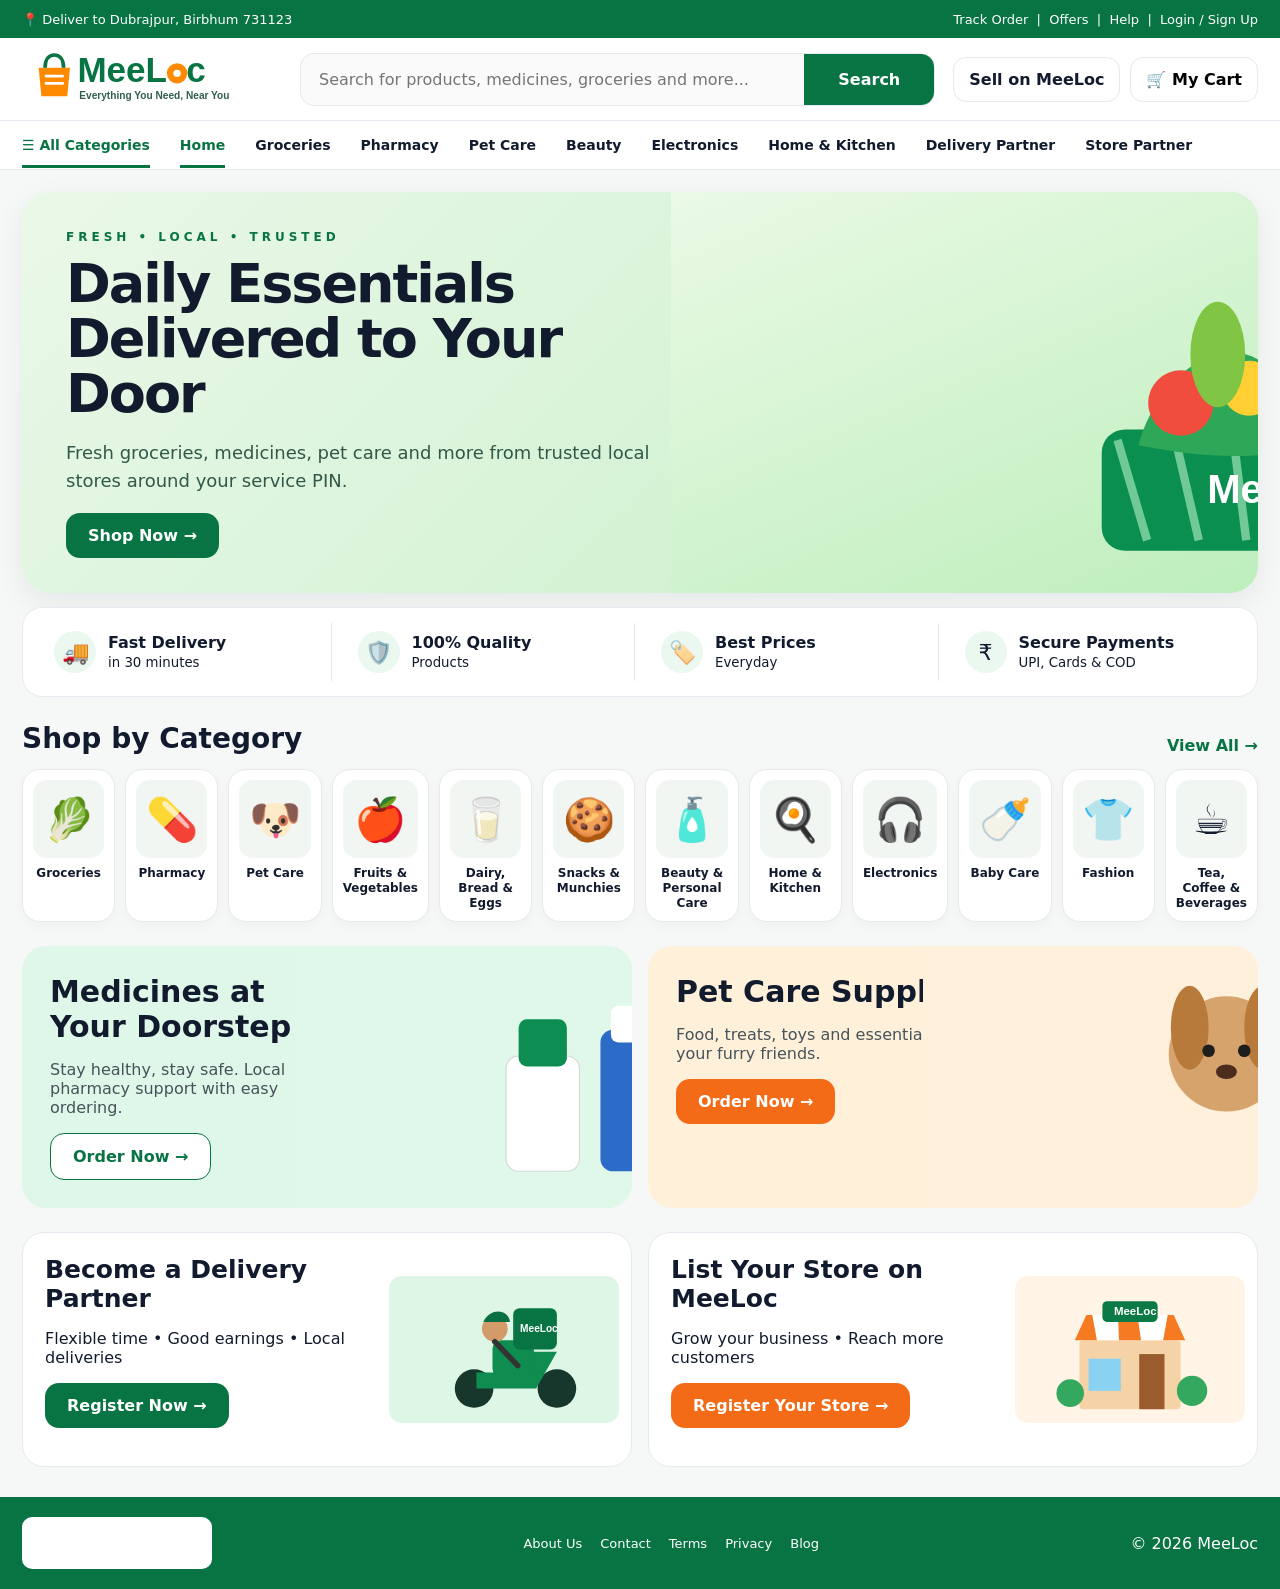
==== index.html @ 789b4703 "Add files via upload" ====
<!doctype html><html><head><meta charset="utf-8"><meta name="viewport" content="width=device-width,initial-scale=1"><title>MeeLoc — Local Store</title><link rel="stylesheet" href="styles.css"></head><body>

<div class="topbar"><div class="container inner"><div>📍 Deliver to Dubrajpur, Birbhum 731123</div><div>Track Order &nbsp;|&nbsp; Offers &nbsp;|&nbsp; Help &nbsp;|&nbsp; Login / Sign Up</div></div></div>
<header class="header">
  <div class="container headrow">
    <a class="logo" href="index.html"><img src="assets/logo.svg" alt="MeeLoc"></a>
    <div class="searchbar"><input id="searchInput" placeholder="Search for products, medicines, groceries and more..."><button data-toast="Search demo only for now">Search</button></div>
    <div class="actions"><a class="actionpill" href="seller-register.html">Sell on MeeLoc</a><button class="actionpill" data-toast="Cart demo — checkout comes in next phase">🛒 My Cart</button></div>
  </div>
</header>
<nav class="nav"><div class="container inner">
<a href="index.html" class="active">☰ All Categories</a>
<a href="index.html" class="active">Home</a>
<a href="index.html#categories">Groceries</a><a href="index.html#categories">Pharmacy</a><a href="index.html#categories">Pet Care</a>
<a href="index.html#categories">Beauty</a><a href="index.html#categories">Electronics</a><a href="index.html#categories">Home & Kitchen</a>
<a href="delivery-register.html">Delivery Partner</a><a href="seller-register.html">Store Partner</a>
</div></nav>

<main class="container">
<section class="hero">
  <div class="hero-copy"><div class="eyebrow">FRESH • LOCAL • TRUSTED</div><h1>Daily Essentials<br>Delivered to Your Door</h1><p>Fresh groceries, medicines, pet care and more from trusted local stores around your service PIN.</p><button class="btn green" data-toast="Shopping flow demo — product pages next">Shop Now →</button></div>
  <div class="hero-art"></div>
</section>
<div class="benefits">
  <div class="benefit"><div class="bicon">🚚</div><div><b>Fast Delivery</b><br><small>in 30 minutes</small></div></div>
  <div class="benefit"><div class="bicon">🛡️</div><div><b>100% Quality</b><br><small>Products</small></div></div>
  <div class="benefit"><div class="bicon">🏷️</div><div><b>Best Prices</b><br><small>Everyday</small></div></div>
  <div class="benefit"><div class="bicon">₹</div><div><b>Secure Payments</b><br><small>UPI, Cards & COD</small></div></div>
</div>

<section id="categories" class="section">
  <div class="section-head"><h2>Shop by Category</h2><a href="#">View All →</a></div>
  <div class="categories"><div class="cat"><div class="pic">🥬</div><span>Groceries</span></div><div class="cat"><div class="pic">💊</div><span>Pharmacy</span></div><div class="cat"><div class="pic">🐶</div><span>Pet Care</span></div><div class="cat"><div class="pic">🍎</div><span>Fruits & Vegetables</span></div><div class="cat"><div class="pic">🥛</div><span>Dairy, Bread & Eggs</span></div><div class="cat"><div class="pic">🍪</div><span>Snacks & Munchies</span></div><div class="cat"><div class="pic">🧴</div><span>Beauty & Personal Care</span></div><div class="cat"><div class="pic">🍳</div><span>Home & Kitchen</span></div><div class="cat"><div class="pic">🎧</div><span>Electronics</span></div><div class="cat"><div class="pic">🍼</div><span>Baby Care</span></div><div class="cat"><div class="pic">👕</div><span>Fashion</span></div><div class="cat"><div class="pic">☕</div><span>Tea, Coffee & Beverages</span></div></div>
</section>

<section class="section promos">
  <div class="promo green"><h3>Medicines at<br>Your Doorstep</h3><p>Stay healthy, stay safe. Local pharmacy support with easy ordering.</p><button class="btn outline" data-toast="Medicine category demo">Order Now →</button><img src="assets/medicine.svg" alt=""></div>
  <div class="promo orange"><h3>Pet Care Supplies</h3><p>Food, treats, toys and essentials for your furry friends.</p><button class="btn orange" data-toast="Pet care category demo">Order Now →</button><img src="assets/pet.svg" alt=""></div>
</section>

<section class="section join-grid">
  <div class="join"><div><h3>Become a Delivery Partner</h3><p>Flexible time • Good earnings • Local deliveries</p><p><a class="btn green" href="delivery-register.html">Register Now →</a></p></div><img src="assets/rider.svg" alt=""></div>
  <div class="join"><div><h3>List Your Store on MeeLoc</h3><p>Grow your business • Reach more customers</p><p><a class="btn orange" href="seller-register.html">Register Your Store →</a></p></div><img src="assets/store.svg" alt=""></div>
</section>
</main>

<footer class="footer"><div class="container inner">
  <img src="assets/logo.svg" alt="MeeLoc">
  <div class="footer-links"><a href="#">About Us</a><a href="#">Contact</a><a href="#">Terms</a><a href="#">Privacy</a><a href="#">Blog</a></div>
  <div>© 2026 MeeLoc</div>
</div></footer><div id="toast" class="toast"></div><script src="script.js"></script>
</body></html>
---- styles.css ----
:root{
  --green:#087443;--green2:#0f9657;--green3:#eaf8f0;--orange:#f36b16;--orange2:#fff2e6;
  --ink:#121b2e;--muted:#697386;--line:#e6e9ef;--bg:#f6f8f7;--white:#fff;
  --shadow:0 10px 30px rgba(17,24,39,.07);
}
*{box-sizing:border-box} body{margin:0;font-family:Inter,system-ui,-apple-system,"Segoe UI",Arial,sans-serif;background:var(--bg);color:var(--ink)}
a{color:inherit;text-decoration:none} button,input,select,textarea{font:inherit}.container{max-width:1460px;margin:auto;padding:0 22px}
.topbar{background:var(--green);color:white;font-size:13px}.topbar .inner{min-height:38px;display:flex;align-items:center;justify-content:space-between;gap:15px}
.header{background:#fff;border-bottom:1px solid var(--line);position:sticky;top:0;z-index:20}
.headrow{min-height:82px;display:grid;grid-template-columns:260px 1fr auto;align-items:center;gap:18px}
.logo img{width:240px;max-height:68px;object-fit:contain}.searchbar{display:flex;border:1px solid var(--line);border-radius:14px;overflow:hidden;background:#fafafa}
.searchbar input{border:0;outline:0;background:transparent;padding:16px 18px;flex:1}.searchbar button{border:0;background:var(--green);color:#fff;font-weight:800;padding:0 34px}
.actions{display:flex;align-items:center;gap:10px}.actionpill{padding:12px 15px;border:1px solid var(--line);border-radius:13px;background:#fff;font-weight:700}
.nav{background:#fff;border-bottom:1px solid var(--line)}.nav .inner{display:flex;align-items:center;gap:30px;min-height:48px;font-size:14px;font-weight:700;overflow:auto}
.nav a.active{color:var(--green);border-bottom:3px solid var(--green);padding:15px 0 12px}
.hero{margin:22px 0 14px;display:grid;grid-template-columns:1.05fr .95fr;min-height:330px;border-radius:28px;background:linear-gradient(135deg,#eaf8e8,#c7efc9);overflow:hidden;box-shadow:var(--shadow)}
.hero-copy{padding:38px 0 35px 44px;align-self:center}.eyebrow{letter-spacing:4px;font-size:12px;font-weight:900;color:var(--green)}
.hero h1{font-size:54px;line-height:1.02;margin:12px 0 14px;letter-spacing:-2px}.hero p{font-size:18px;line-height:1.55;color:#315849;max-width:620px}
.btn{display:inline-flex;align-items:center;justify-content:center;border:0;border-radius:14px;padding:13px 22px;font-weight:900;cursor:pointer}.btn.green{background:var(--green);color:#fff}.btn.orange{background:var(--orange);color:#fff}.btn.outline{background:#fff;color:var(--green);border:1px solid var(--green)}
.hero-art{background:url('assets/grocery-hero.svg') center/cover no-repeat;min-height:330px}
.benefits{display:grid;grid-template-columns:repeat(4,1fr);gap:10px;background:#fff;border:1px solid var(--line);border-radius:20px;padding:15px;margin:14px 0 25px}
.benefit{display:flex;gap:12px;align-items:center;padding:8px 16px;border-right:1px solid var(--line)}.benefit:last-child{border-right:0}.bicon{width:42px;height:42px;border-radius:50%;display:grid;place-items:center;background:var(--green3);font-size:22px}
.section{margin:24px 0}.section-head{display:flex;justify-content:space-between;align-items:end;margin-bottom:14px}.section h2{margin:0;font-size:28px}.section-head a{color:var(--green);font-weight:800}
.categories{display:grid;grid-template-columns:repeat(12,1fr);gap:10px}.cat{background:#fff;border:1px solid var(--line);border-radius:18px;padding:10px;text-align:center;box-shadow:0 4px 12px rgba(17,24,39,.03)}.cat .pic{height:78px;border-radius:14px;background:#f1f6f3;display:grid;place-items:center;font-size:42px}.cat span{display:block;font-size:12px;font-weight:800;line-height:1.25;margin-top:8px}
.promos{display:grid;grid-template-columns:1fr 1fr;gap:16px}.promo{border-radius:24px;min-height:220px;overflow:hidden;position:relative;padding:28px}.promo.green{background:#dff7e8}.promo.orange{background:#fff0da}.promo h3{font-size:30px;margin:0 0 8px}.promo p{max-width:300px;color:#46535a}.promo img{position:absolute;right:0;bottom:0;width:55%;height:100%;object-fit:cover}
.join-grid{display:grid;grid-template-columns:1fr 1fr;gap:16px}.join{background:#fff;border:1px solid var(--line);border-radius:22px;padding:22px;display:grid;grid-template-columns:1fr 220px;align-items:center;overflow:hidden}.join h3{font-size:25px;margin:0 0 7px}.join img{width:230px}.footer{margin-top:30px;background:var(--green);color:white}.footer .inner{display:flex;align-items:center;justify-content:space-between;gap:20px;min-height:92px}.footer img{width:190px;filter:brightness(0) invert(1)}.footer-links{display:flex;gap:18px;font-size:13px;flex-wrap:wrap}

/* Forms */
.page-hero{margin:22px 0;border-radius:28px;padding:26px 32px;display:grid;grid-template-columns:1fr 420px;align-items:center;overflow:hidden}.page-hero.delivery{background:#e6f8ec}.page-hero.store{background:#fff0df}.page-hero h1{font-size:48px;margin:5px 0}.page-hero p{font-size:19px;color:#345}.page-hero img{width:100%;max-height:240px;object-fit:contain}
.form-layout{display:grid;grid-template-columns:1.35fr .8fr;gap:18px}.card{background:#fff;border:1px solid var(--line);border-radius:22px;box-shadow:var(--shadow);padding:24px}.card h2{margin:0 0 5px;font-size:29px}.sub{color:var(--muted);margin-bottom:18px}
.form-grid{display:grid;gap:14px}.field label{display:block;font-size:13px;font-weight:800;margin-bottom:6px}.field input,.field select,.field textarea{width:100%;padding:13px 14px;border:1px solid #d9dde5;border-radius:12px;background:#fbfcfd;outline:none}.field textarea{min-height:90px}.upload{border:1.5px dashed #bfc6d2;border-radius:14px;padding:26px;text-align:center;color:var(--muted);background:#fbfcfd}
.check{display:flex;align-items:center;gap:8px;font-size:13px}.wide{width:100%;margin-top:5px}.benefit-list{display:grid;gap:16px;margin-top:20px}.benefit-row{display:flex;gap:12px}.round{width:42px;height:42px;border-radius:50%;display:grid;place-items:center;background:var(--green3);flex:0 0 42px}.orange .round{background:var(--orange2)}
.benefit-row b{display:block;margin-bottom:3px}.benefit-row span{font-size:13px;color:var(--muted);line-height:1.4}

/* Dashboards */
.dash{display:grid;grid-template-columns:240px 1fr;min-height:100vh;background:#f5f7f9}.sidebar{background:linear-gradient(180deg,#077543,#04532f);color:#fff;padding:26px 14px;position:sticky;top:0;height:100vh}.sidebar.orange{background:linear-gradient(180deg,#853f05,#603001)}.side-logo{font-size:31px;font-weight:900;margin:0 10px 28px}.menu{display:grid;gap:8px}.menu a{padding:12px 14px;border-radius:12px;display:flex;gap:12px;align-items:center}.menu a.active{background:rgba(255,255,255,.16)}.dash-main{padding:24px}.dash-top{display:flex;align-items:center;justify-content:space-between;margin-bottom:18px}.profile{display:flex;align-items:center;gap:12px}.avatar{width:52px;height:52px;border-radius:50%;background:linear-gradient(135deg,#c9f1d7,#79c99b);display:grid;place-items:center;font-weight:900;font-size:22px}.status{display:flex;gap:10px;align-items:center}.toggle{width:58px;height:30px;border-radius:999px;background:#b9eccc;padding:4px}.toggle:after{content:"";display:block;width:22px;height:22px;border-radius:50%;background:#fff;margin-left:28px}.stats{display:grid;grid-template-columns:repeat(4,1fr);gap:14px}.stat{border-radius:18px;padding:18px;border:1px solid var(--line);background:#fff}.stat.green{background:#eafff0}.stat.orange{background:#fff1e2}.stat.blue{background:#e9f2ff}.stat.purple{background:#f3eaff}.stat .value{font-size:33px;font-weight:900;margin-top:8px}.panel{background:#fff;border:1px solid var(--line);border-radius:20px;padding:20px;margin-top:16px}.panel-head{display:flex;justify-content:space-between;align-items:center}.order-card{display:grid;grid-template-columns:1fr 290px;gap:14px;margin-top:14px}.order-main{border:1px solid var(--line);border-radius:16px;padding:16px}.customer-box{background:#effaf2;border-radius:16px;padding:16px}.order-meta{display:grid;grid-template-columns:repeat(3,1fr);gap:10px;margin-top:12px}.meta-box{background:#f7f8fa;border-radius:12px;padding:10px}.mapbox{height:300px;border-radius:18px;background:
linear-gradient(120deg,transparent 44%,#d8e7df 45%,#d8e7df 47%,transparent 48%),
linear-gradient(35deg,transparent 47%,#dfe9e3 48%,#dfe9e3 50%,transparent 51%),
#eef4f0;position:relative;overflow:hidden}.route{position:absolute;left:20%;top:55%;width:55%;height:8px;border-radius:8px;background:#2287ff;transform:rotate(-12deg)}.pin{position:absolute;width:24px;height:24px;border-radius:50% 50% 50% 0;background:#e63232;transform:rotate(-45deg)}.pin.start{left:18%;top:52%;background:var(--green)}.pin.end{right:20%;top:35%}.quick-grid{display:grid;grid-template-columns:repeat(4,1fr);gap:12px;margin-top:16px}.quick{padding:18px;border-radius:16px;background:#fff;border:1px solid var(--line);font-weight:800}.table{width:100%;border-collapse:collapse;margin-top:10px}.table th,.table td{text-align:left;padding:13px 10px;border-bottom:1px solid var(--line);font-size:13px}.pill{padding:5px 10px;border-radius:999px;font-size:11px;font-weight:800;display:inline-block}.pill.new{background:#e3f0ff;color:#1f5fe0}.pill.prep{background:#fff0d4;color:#c56c00}.pill.out{background:#e5efff;color:#1267df}.pill.done{background:#dcf7e6;color:#137c45}.split{display:grid;grid-template-columns:1fr 280px;gap:16px}.actions-stack{display:grid;gap:10px}.action-btn{border:0;color:#fff;border-radius:12px;padding:12px;font-weight:800}.action-btn.green{background:#0f9657}.action-btn.orange{background:#f36b16}.action-btn.blue{background:#2e70ef}.action-btn.purple{background:#7740d8}
.toast{position:fixed;right:20px;bottom:20px;background:#111827;color:white;padding:13px 17px;border-radius:12px;box-shadow:var(--shadow);display:none;z-index:50}
.toast.show{display:block}
@media(max-width:1050px){
 .headrow{grid-template-columns:210px 1fr}.actions{grid-column:1/3;justify-content:flex-end}.hero{grid-template-columns:1fr}.hero-art{min-height:260px}.categories{grid-template-columns:repeat(6,1fr)}.benefits{grid-template-columns:repeat(2,1fr)}.promos,.join-grid,.form-layout,.page-hero{grid-template-columns:1fr}.page-hero img{max-height:220px}.dash{grid-template-columns:78px 1fr}.sidebar{padding:20px 8px}.side-logo{font-size:0}.side-logo:after{content:"M";font-size:28px}.menu a span:last-child{display:none}.stats{grid-template-columns:repeat(2,1fr)}.order-card,.split{grid-template-columns:1fr}.quick-grid{grid-template-columns:repeat(2,1fr)}
}
@media(max-width:650px){
 .container{padding:0 12px}.topbar .inner{font-size:11px}.headrow{grid-template-columns:1fr}.logo img{width:210px}.searchbar{grid-column:1}.actions{grid-column:1;justify-content:stretch}.actionpill{flex:1}.nav .inner{gap:18px}.hero-copy{padding:28px 24px}.hero h1{font-size:39px}.hero p{font-size:16px}.benefits{grid-template-columns:1fr}.benefit{border-right:0;border-bottom:1px solid var(--line)}.categories{grid-template-columns:repeat(3,1fr)}.promos,.join-grid{grid-template-columns:1fr}.join{grid-template-columns:1fr}.join img{justify-self:end}.footer .inner{flex-direction:column;align-items:flex-start;padding:22px 0}.page-hero{padding:20px}.page-hero h1{font-size:38px}.dash-main{padding:12px}.stats{grid-template-columns:1fr}.quick-grid{grid-template-columns:1fr}.dash{grid-template-columns:64px 1fr}.sidebar{padding:16px 6px}.menu a{justify-content:center;padding:11px 8px}.order-meta{grid-template-columns:1fr}
}
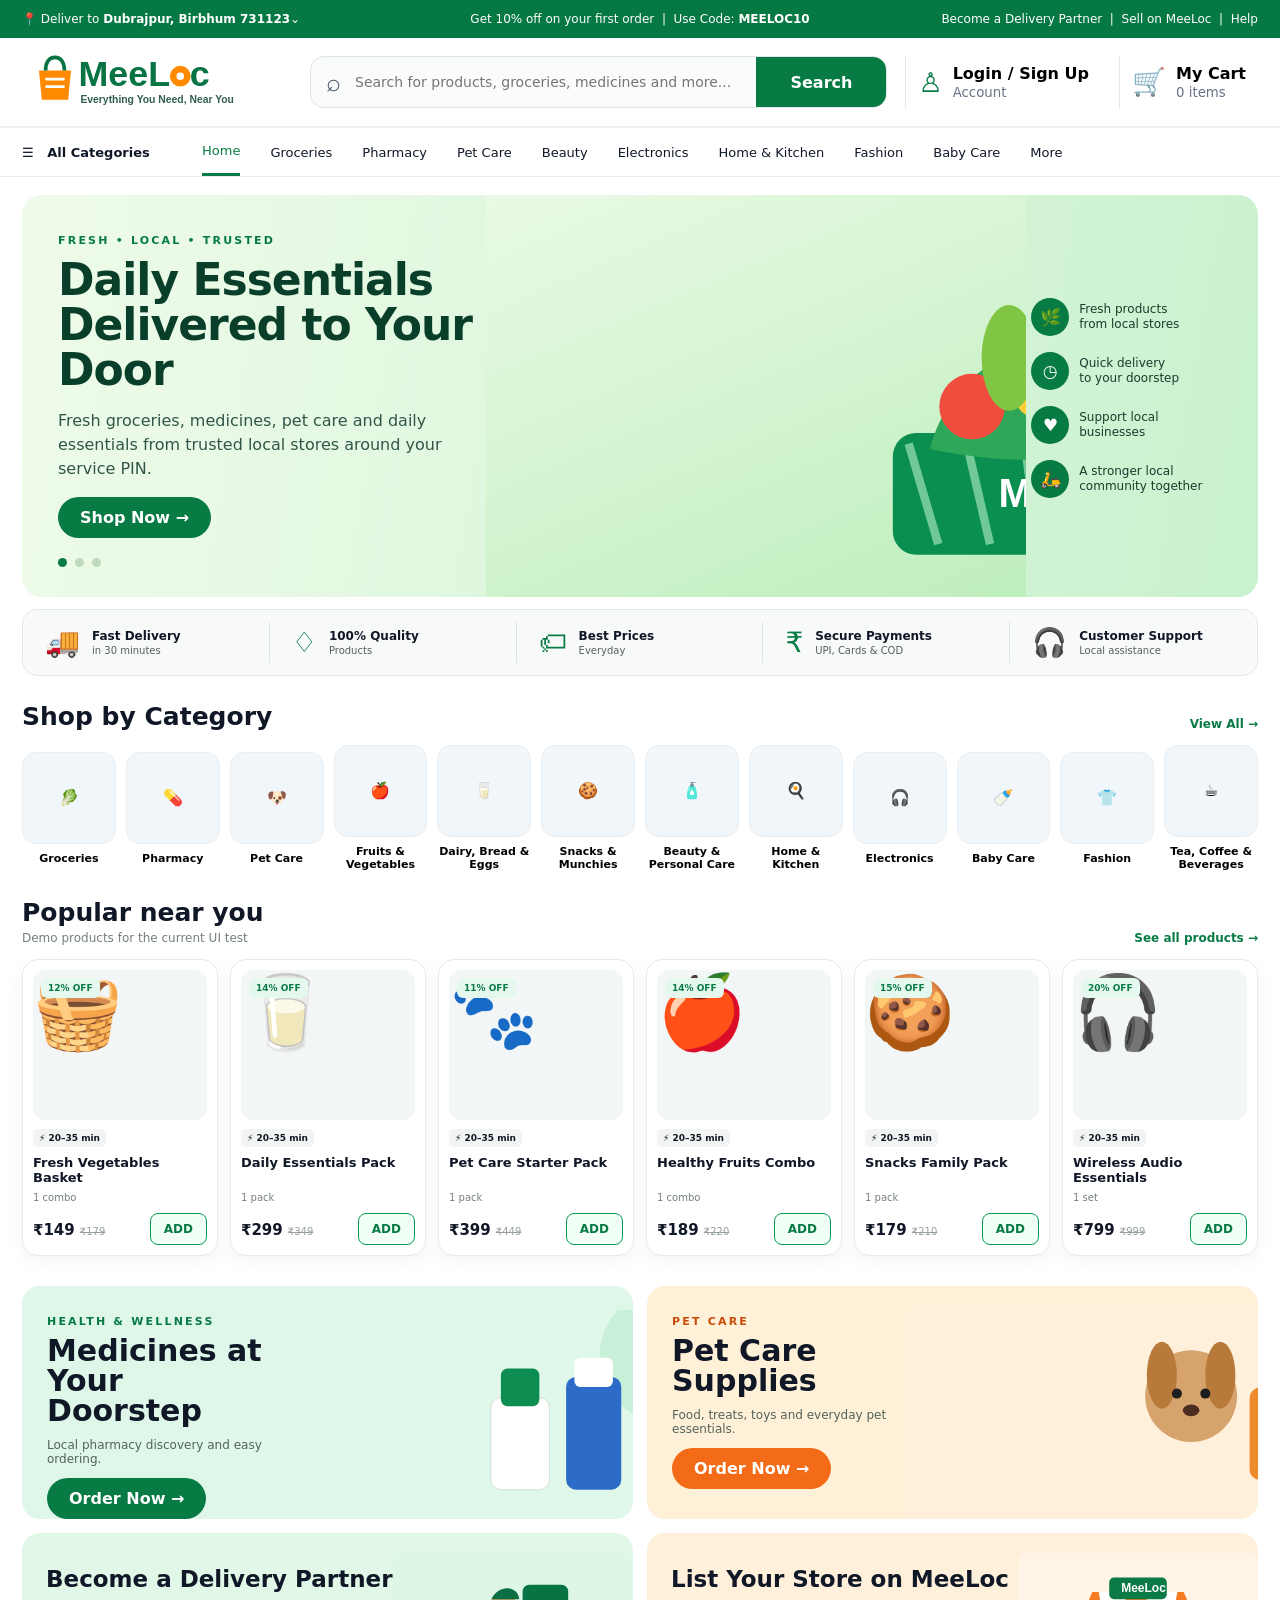
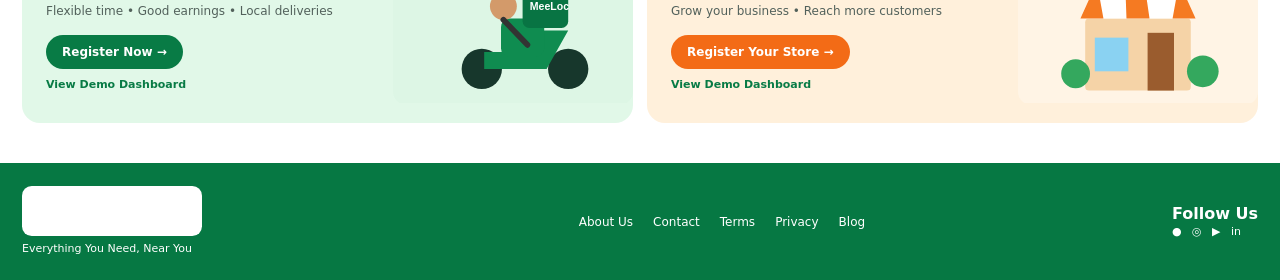
==== commit 932b1b1c: "Build MeeLoc storefront V2 homepage" ====
--- a/index.html
+++ b/index.html
@@ -1,52 +1,23 @@
-<!doctype html><html><head><meta charset="utf-8"><meta name="viewport" content="width=device-width,initial-scale=1"><title>MeeLoc — Local Store</title><link rel="stylesheet" href="styles.css"></head><body>
-
-<div class="topbar"><div class="container inner"><div>📍 Deliver to Dubrajpur, Birbhum 731123</div><div>Track Order &nbsp;|&nbsp; Offers &nbsp;|&nbsp; Help &nbsp;|&nbsp; Login / Sign Up</div></div></div>
-<header class="header">
-  <div class="container headrow">
-    <a class="logo" href="index.html"><img src="assets/logo.svg" alt="MeeLoc"></a>
-    <div class="searchbar"><input id="searchInput" placeholder="Search for products, medicines, groceries and more..."><button data-toast="Search demo only for now">Search</button></div>
-    <div class="actions"><a class="actionpill" href="seller-register.html">Sell on MeeLoc</a><button class="actionpill" data-toast="Cart demo — checkout comes in next phase">🛒 My Cart</button></div>
-  </div>
-</header>
-<nav class="nav"><div class="container inner">
-<a href="index.html" class="active">☰ All Categories</a>
-<a href="index.html" class="active">Home</a>
-<a href="index.html#categories">Groceries</a><a href="index.html#categories">Pharmacy</a><a href="index.html#categories">Pet Care</a>
-<a href="index.html#categories">Beauty</a><a href="index.html#categories">Electronics</a><a href="index.html#categories">Home & Kitchen</a>
-<a href="delivery-register.html">Delivery Partner</a><a href="seller-register.html">Store Partner</a>
-</div></nav>
-
-<main class="container">
-<section class="hero">
-  <div class="hero-copy"><div class="eyebrow">FRESH • LOCAL • TRUSTED</div><h1>Daily Essentials<br>Delivered to Your Door</h1><p>Fresh groceries, medicines, pet care and more from trusted local stores around your service PIN.</p><button class="btn green" data-toast="Shopping flow demo — product pages next">Shop Now →</button></div>
-  <div class="hero-art"></div>
-</section>
-<div class="benefits">
-  <div class="benefit"><div class="bicon">🚚</div><div><b>Fast Delivery</b><br><small>in 30 minutes</small></div></div>
-  <div class="benefit"><div class="bicon">🛡️</div><div><b>100% Quality</b><br><small>Products</small></div></div>
-  <div class="benefit"><div class="bicon">🏷️</div><div><b>Best Prices</b><br><small>Everyday</small></div></div>
-  <div class="benefit"><div class="bicon">₹</div><div><b>Secure Payments</b><br><small>UPI, Cards & COD</small></div></div>
-</div>
-
-<section id="categories" class="section">
-  <div class="section-head"><h2>Shop by Category</h2><a href="#">View All →</a></div>
-  <div class="categories"><div class="cat"><div class="pic">🥬</div><span>Groceries</span></div><div class="cat"><div class="pic">💊</div><span>Pharmacy</span></div><div class="cat"><div class="pic">🐶</div><span>Pet Care</span></div><div class="cat"><div class="pic">🍎</div><span>Fruits & Vegetables</span></div><div class="cat"><div class="pic">🥛</div><span>Dairy, Bread & Eggs</span></div><div class="cat"><div class="pic">🍪</div><span>Snacks & Munchies</span></div><div class="cat"><div class="pic">🧴</div><span>Beauty & Personal Care</span></div><div class="cat"><div class="pic">🍳</div><span>Home & Kitchen</span></div><div class="cat"><div class="pic">🎧</div><span>Electronics</span></div><div class="cat"><div class="pic">🍼</div><span>Baby Care</span></div><div class="cat"><div class="pic">👕</div><span>Fashion</span></div><div class="cat"><div class="pic">☕</div><span>Tea, Coffee & Beverages</span></div></div>
-</section>
-
-<section class="section promos">
-  <div class="promo green"><h3>Medicines at<br>Your Doorstep</h3><p>Stay healthy, stay safe. Local pharmacy support with easy ordering.</p><button class="btn outline" data-toast="Medicine category demo">Order Now →</button><img src="assets/medicine.svg" alt=""></div>
-  <div class="promo orange"><h3>Pet Care Supplies</h3><p>Food, treats, toys and essentials for your furry friends.</p><button class="btn orange" data-toast="Pet care category demo">Order Now →</button><img src="assets/pet.svg" alt=""></div>
-</section>
-
-<section class="section join-grid">
-  <div class="join"><div><h3>Become a Delivery Partner</h3><p>Flexible time • Good earnings • Local deliveries</p><p><a class="btn green" href="delivery-register.html">Register Now →</a></p></div><img src="assets/rider.svg" alt=""></div>
-  <div class="join"><div><h3>List Your Store on MeeLoc</h3><p>Grow your business • Reach more customers</p><p><a class="btn orange" href="seller-register.html">Register Your Store →</a></p></div><img src="assets/store.svg" alt=""></div>
-</section>
+<!doctype html><html lang="en"><head><meta charset="utf-8"><meta name="viewport" content="width=device-width,initial-scale=1"><title>MeeLoc — Your Local Marketplace</title><meta name="description" content="MeeLoc connects local stores and customers in your service area."><link rel="stylesheet" href="styles.css"></head><body class="storefront-v2">
+<div class="market-top"><div class="container market-top-inner"><div>📍 Deliver to <b>Dubrajpur, Birbhum 731123</b>⌄</div><div class="promo-copy">Get 10% off on your first order &nbsp;|&nbsp; Use Code: <b>MEELOC10</b></div><div><a href="delivery-register.html">Become a Delivery Partner</a> &nbsp;|&nbsp; <a href="seller-register.html">Sell on MeeLoc</a> &nbsp;|&nbsp; Help</div></div></div>
+<header class="market-header"><div class="container market-head-row"><a class="market-logo" href="index.html"><img src="assets/logo.svg" alt="MeeLoc"></a><div class="market-search"><span>⌕</span><input id="searchInput" placeholder="Search for products, groceries, medicines and more..."><button id="searchBtn">Search</button></div><button class="market-account" id="loginBtn"><span class="account-icon">♙</span><span><b>Login / Sign Up</b><small>Account</small></span></button><button class="market-cart" id="cartBtn"><span>🛒</span><span><b>My Cart</b><small><span id="cartCount">0</span> items</small></span></button></div></header>
+<nav class="market-nav"><div class="container market-nav-inner"><a class="allcat" href="#categories">☰ &nbsp; All Categories</a><a class="active" href="index.html">Home</a><a href="#categories">Groceries</a><a href="#categories">Pharmacy</a><a href="#categories">Pet Care</a><a href="#categories">Beauty</a><a href="#categories">Electronics</a><a href="#categories">Home & Kitchen</a><a href="#categories">Fashion</a><a href="#categories">Baby Care</a><a href="#partners">More</a></div></nav>
+<main class="container market-main">
+<section class="market-hero"><div class="market-hero-copy"><span class="mini-label">FRESH • LOCAL • TRUSTED</span><h1>Daily Essentials<br>Delivered to Your Door</h1><p>Fresh groceries, medicines, pet care and daily essentials from trusted local stores around your service PIN.</p><button class="primary-market-btn" data-scroll="#categories">Shop Now →</button><div class="hero-dots"><span></span><i></i><i></i></div></div><div class="hero-photo"><img src="assets/grocery-hero.svg" alt="Fresh groceries"></div><div class="hero-points"><div><b>🌿</b><span>Fresh products<br>from local stores</span></div><div><b>◷</b><span>Quick delivery<br>to your doorstep</span></div><div><b>♥</b><span>Support local<br>businesses</span></div><div><b>🛵</b><span>A stronger local<br>community together</span></div></div></section>
+<section class="market-benefits"><div><span>🚚</span><p><b>Fast Delivery</b><small>in 30 minutes</small></p></div><div><span>♢</span><p><b>100% Quality</b><small>Products</small></p></div><div><span>🏷</span><p><b>Best Prices</b><small>Everyday</small></p></div><div><span>₹</span><p><b>Secure Payments</b><small>UPI, Cards & COD</small></p></div><div><span>🎧</span><p><b>Customer Support</b><small>Local assistance</small></p></div></section>
+<section id="categories" class="market-section"><div class="market-title"><h2>Shop by Category</h2><a href="#products">View All →</a></div><div class="category-grid">
+<button class="category-card searchable-item" data-toast="Groceries category demo"><span class="category-photo">🥬</span><span>Groceries</span></button><button class="category-card searchable-item" data-toast="Pharmacy category demo"><span class="category-photo">💊</span><span>Pharmacy</span></button><button class="category-card searchable-item" data-toast="Pet Care category demo"><span class="category-photo">🐶</span><span>Pet Care</span></button><button class="category-card searchable-item" data-toast="Fruits category demo"><span class="category-photo">🍎</span><span>Fruits & Vegetables</span></button><button class="category-card searchable-item" data-toast="Dairy category demo"><span class="category-photo">🥛</span><span>Dairy, Bread & Eggs</span></button><button class="category-card searchable-item" data-toast="Snacks category demo"><span class="category-photo">🍪</span><span>Snacks & Munchies</span></button><button class="category-card searchable-item" data-toast="Beauty category demo"><span class="category-photo">🧴</span><span>Beauty & Personal Care</span></button><button class="category-card searchable-item" data-toast="Home category demo"><span class="category-photo">🍳</span><span>Home & Kitchen</span></button><button class="category-card searchable-item" data-toast="Electronics category demo"><span class="category-photo">🎧</span><span>Electronics</span></button><button class="category-card searchable-item" data-toast="Baby Care category demo"><span class="category-photo">🍼</span><span>Baby Care</span></button><button class="category-card searchable-item" data-toast="Fashion category demo"><span class="category-photo">👕</span><span>Fashion</span></button><button class="category-card searchable-item" data-toast="Beverages category demo"><span class="category-photo">☕</span><span>Tea, Coffee & Beverages</span></button>
+</div></section>
+<section id="products" class="market-section"><div class="market-title"><div><h2>Popular near you</h2><p>Demo products for the current UI test</p></div><a href="#products">See all products →</a></div><div class="product-grid">
+<div class="product-card searchable-item"><div class="product-pic"><span class="discount">12% OFF</span><span style="font-size:72px">🧺</span></div><span class="eta">⚡ 20–35 min</span><h3>Fresh Vegetables Basket</h3><p>1 combo</p><div class="product-bottom"><div><strong>₹149</strong> <del>₹179</del></div><button class="add-btn" data-product="Fresh Vegetables Basket">ADD</button></div></div>
+<div class="product-card searchable-item"><div class="product-pic"><span class="discount">14% OFF</span><span style="font-size:72px">🥛</span></div><span class="eta">⚡ 20–35 min</span><h3>Daily Essentials Pack</h3><p>1 pack</p><div class="product-bottom"><div><strong>₹299</strong> <del>₹349</del></div><button class="add-btn" data-product="Daily Essentials Pack">ADD</button></div></div>
+<div class="product-card searchable-item"><div class="product-pic"><span class="discount">11% OFF</span><span style="font-size:72px">🐾</span></div><span class="eta">⚡ 20–35 min</span><h3>Pet Care Starter Pack</h3><p>1 pack</p><div class="product-bottom"><div><strong>₹399</strong> <del>₹449</del></div><button class="add-btn" data-product="Pet Care Starter Pack">ADD</button></div></div>
+<div class="product-card searchable-item"><div class="product-pic"><span class="discount">14% OFF</span><span style="font-size:72px">🍎</span></div><span class="eta">⚡ 20–35 min</span><h3>Healthy Fruits Combo</h3><p>1 combo</p><div class="product-bottom"><div><strong>₹189</strong> <del>₹220</del></div><button class="add-btn" data-product="Healthy Fruits Combo">ADD</button></div></div>
+<div class="product-card searchable-item"><div class="product-pic"><span class="discount">15% OFF</span><span style="font-size:72px">🍪</span></div><span class="eta">⚡ 20–35 min</span><h3>Snacks Family Pack</h3><p>1 pack</p><div class="product-bottom"><div><strong>₹179</strong> <del>₹210</del></div><button class="add-btn" data-product="Snacks Family Pack">ADD</button></div></div>
+<div class="product-card searchable-item"><div class="product-pic"><span class="discount">20% OFF</span><span style="font-size:72px">🎧</span></div><span class="eta">⚡ 20–35 min</span><h3>Wireless Audio Essentials</h3><p>1 set</p><div class="product-bottom"><div><strong>₹799</strong> <del>₹999</del></div><button class="add-btn" data-product="Wireless Audio Essentials">ADD</button></div></div>
+</div></section>
+<section class="market-promo-grid"><article class="market-promo medicine"><div><span class="mini-label">HEALTH & WELLNESS</span><h2>Medicines at<br>Your Doorstep</h2><p>Local pharmacy discovery and easy ordering.</p><button class="promo-btn green" data-toast="Pharmacy demo — catalog comes with backend phase">Order Now →</button></div><img src="assets/medicine.svg" alt="Medicines"></article><article class="market-promo petcare"><div><span class="mini-label orange-text">PET CARE</span><h2>Pet Care Supplies</h2><p>Food, treats, toys and everyday pet essentials.</p><button class="promo-btn orange" data-toast="Pet care demo — catalog comes with backend phase">Order Now →</button></div><img src="assets/pet.svg" alt="Pet care"></article></section>
+<section id="partners" class="partner-cta-grid"><article class="partner-cta delivery"><div><h2>Become a Delivery Partner</h2><p>Flexible time • Good earnings • Local deliveries</p><a class="partner-link green" href="delivery-register.html">Register Now →</a><a class="demo-link" href="delivery-dashboard.html">View Demo Dashboard</a></div><img src="assets/rider.svg" alt="MeeLoc delivery partner"></article><article class="partner-cta seller"><div><h2>List Your Store on MeeLoc</h2><p>Grow your business • Reach more customers</p><a class="partner-link orange" href="seller-register.html">Register Your Store →</a><a class="demo-link" href="seller-dashboard.html">View Demo Dashboard</a></div><img src="assets/store.svg" alt="MeeLoc store partner"></article></section>
 </main>
-
-<footer class="footer"><div class="container inner">
-  <img src="assets/logo.svg" alt="MeeLoc">
-  <div class="footer-links"><a href="#">About Us</a><a href="#">Contact</a><a href="#">Terms</a><a href="#">Privacy</a><a href="#">Blog</a></div>
-  <div>© 2026 MeeLoc</div>
-</div></footer><div id="toast" class="toast"></div><script src="script.js"></script>
-</body></html>+<footer class="market-footer"><div class="container market-footer-inner"><div><img src="assets/logo.svg" alt="MeeLoc"><p>Everything You Need, Near You</p></div><div class="footer-links-v2"><a href="#">About Us</a><a href="#">Contact</a><a href="#">Terms</a><a href="#">Privacy</a><a href="#">Blog</a></div><div><b>Follow Us</b><p>● &nbsp; ◎ &nbsp; ▶ &nbsp; in</p></div></div></footer>
+<div id="uiOverlay" class="ui-overlay" aria-hidden="true"><div class="ui-modal"><button class="modal-close" id="modalClose">×</button><div id="modalContent"></div></div></div><div id="toast" class="toast"></div><script src="script.js"></script></body></html>
--- a/styles.css
+++ b/styles.css
@@ -1,4 +1,3 @@
-
 :root{
   --green:#087443;--green2:#0f9657;--green3:#eaf8f0;--orange:#f36b16;--orange2:#fff2e6;
   --ink:#121b2e;--muted:#697386;--line:#e6e9ef;--bg:#f6f8f7;--white:#fff;
@@ -8,41 +7,60 @@
 a{color:inherit;text-decoration:none} button,input,select,textarea{font:inherit}.container{max-width:1460px;margin:auto;padding:0 22px}
 .topbar{background:var(--green);color:white;font-size:13px}.topbar .inner{min-height:38px;display:flex;align-items:center;justify-content:space-between;gap:15px}
 .header{background:#fff;border-bottom:1px solid var(--line);position:sticky;top:0;z-index:20}
-.headrow{min-height:82px;display:grid;grid-template-columns:260px 1fr auto;align-items:center;gap:18px}
-.logo img{width:240px;max-height:68px;object-fit:contain}.searchbar{display:flex;border:1px solid var(--line);border-radius:14px;overflow:hidden;background:#fafafa}
+.headrow{min-height:82px;display:grid;grid-template-columns:260px 250px 1fr auto auto;align-items:center;gap:14px}
+.logo{display:flex;align-items:center;gap:10px}.logo img{width:240px;max-height:68px;object-fit:contain}
+.location-box{border:1px solid var(--line);border-radius:14px;padding:9px 11px;background:#fff}.searchbar{display:flex;border:1px solid var(--line);border-radius:14px;overflow:hidden;background:#fafafa}
 .searchbar input{border:0;outline:0;background:transparent;padding:16px 18px;flex:1}.searchbar button{border:0;background:var(--green);color:#fff;font-weight:800;padding:0 34px}
-.actions{display:flex;align-items:center;gap:10px}.actionpill{padding:12px 15px;border:1px solid var(--line);border-radius:13px;background:#fff;font-weight:700}
+.actions{display:flex;align-items:center;gap:10px}.actionpill{padding:12px 15px;border:1px solid var(--line);border-radius:13px;background:#fff;font-weight:800}
 .nav{background:#fff;border-bottom:1px solid var(--line)}.nav .inner{display:flex;align-items:center;gap:30px;min-height:48px;font-size:14px;font-weight:700;overflow:auto}
 .nav a.active{color:var(--green);border-bottom:3px solid var(--green);padding:15px 0 12px}
-.hero{margin:22px 0 14px;display:grid;grid-template-columns:1.05fr .95fr;min-height:330px;border-radius:28px;background:linear-gradient(135deg,#eaf8e8,#c7efc9);overflow:hidden;box-shadow:var(--shadow)}
+.hero{margin:22px 0 14px;display:grid;grid-template-columns:1.2fr .8fr;min-height:310px;border-radius:28px;background:linear-gradient(135deg,#eaf8e8,#c7efc9);overflow:hidden;box-shadow:var(--shadow)}
 .hero-copy{padding:38px 0 35px 44px;align-self:center}.eyebrow{letter-spacing:4px;font-size:12px;font-weight:900;color:var(--green)}
-.hero h1{font-size:54px;line-height:1.02;margin:12px 0 14px;letter-spacing:-2px}.hero p{font-size:18px;line-height:1.55;color:#315849;max-width:620px}
+.hero h1{font-size:48px;line-height:1.02;margin:12px 0 14px;letter-spacing:-1.8px}.hero p{font-size:16px;line-height:1.55;color:#315849;max-width:620px}
 .btn{display:inline-flex;align-items:center;justify-content:center;border:0;border-radius:14px;padding:13px 22px;font-weight:900;cursor:pointer}.btn.green{background:var(--green);color:#fff}.btn.orange{background:var(--orange);color:#fff}.btn.outline{background:#fff;color:var(--green);border:1px solid var(--green)}
-.hero-art{background:url('assets/grocery-hero.svg') center/cover no-repeat;min-height:330px}
-.benefits{display:grid;grid-template-columns:repeat(4,1fr);gap:10px;background:#fff;border:1px solid var(--line);border-radius:20px;padding:15px;margin:14px 0 25px}
-.benefit{display:flex;gap:12px;align-items:center;padding:8px 16px;border-right:1px solid var(--line)}.benefit:last-child{border-right:0}.bicon{width:42px;height:42px;border-radius:50%;display:grid;place-items:center;background:var(--green3);font-size:22px}
-.section{margin:24px 0}.section-head{display:flex;justify-content:space-between;align-items:end;margin-bottom:14px}.section h2{margin:0;font-size:28px}.section-head a{color:var(--green);font-weight:800}
-.categories{display:grid;grid-template-columns:repeat(12,1fr);gap:10px}.cat{background:#fff;border:1px solid var(--line);border-radius:18px;padding:10px;text-align:center;box-shadow:0 4px 12px rgba(17,24,39,.03)}.cat .pic{height:78px;border-radius:14px;background:#f1f6f3;display:grid;place-items:center;font-size:42px}.cat span{display:block;font-size:12px;font-weight:800;line-height:1.25;margin-top:8px}
-.promos{display:grid;grid-template-columns:1fr 1fr;gap:16px}.promo{border-radius:24px;min-height:220px;overflow:hidden;position:relative;padding:28px}.promo.green{background:#dff7e8}.promo.orange{background:#fff0da}.promo h3{font-size:30px;margin:0 0 8px}.promo p{max-width:300px;color:#46535a}.promo img{position:absolute;right:0;bottom:0;width:55%;height:100%;object-fit:cover}
-.join-grid{display:grid;grid-template-columns:1fr 1fr;gap:16px}.join{background:#fff;border:1px solid var(--line);border-radius:22px;padding:22px;display:grid;grid-template-columns:1fr 220px;align-items:center;overflow:hidden}.join h3{font-size:25px;margin:0 0 7px}.join img{width:230px}.footer{margin-top:30px;background:var(--green);color:white}.footer .inner{display:flex;align-items:center;justify-content:space-between;gap:20px;min-height:92px}.footer img{width:190px;filter:brightness(0) invert(1)}.footer-links{display:flex;gap:18px;font-size:13px;flex-wrap:wrap}
+.hero-art{background:url('assets/grocery-hero.svg') center/cover no-repeat;min-height:310px}.benefits{display:grid;grid-template-columns:repeat(4,1fr);gap:10px;background:#fff;border:1px solid var(--line);border-radius:20px;padding:15px;margin:14px 0 25px}
+.benefit{display:flex;gap:12px;align-items:center;padding:8px 16px;border-right:1px solid var(--line)}.benefit:last-child{border-right:0}.bicon{width:42px;height:42px;border-radius:13px;background:var(--green3);display:grid;place-items:center;font-size:21px}
+.section{margin-top:30px}.section-head{display:flex;align-items:center;justify-content:space-between;margin-bottom:14px}.section-head h2{margin:0;font-size:25px;letter-spacing:-.5px}.section-head span,.section-head a{color:var(--green);font-weight:900;font-size:13px}
+.categories{display:grid;grid-template-columns:repeat(10,1fr);gap:12px}.category{background:#fff;border:1px solid var(--line);border-radius:18px;padding:12px 7px;text-align:center}.category-img{height:72px;border-radius:14px;display:grid;place-items:center;font-size:42px;background:#f2f7f4;margin-bottom:9px}.category b{font-size:11px;line-height:1.2;display:block}
+.products{display:grid;grid-template-columns:repeat(6,1fr);gap:14px}.product{background:#fff;border:1px solid var(--line);border-radius:20px;padding:12px}.product-image{height:145px;border-radius:16px;display:grid;place-items:center;font-size:72px;background:linear-gradient(145deg,#f8fbf9,#edf5f0);position:relative;margin-bottom:10px}.discount{position:absolute;left:8px;top:8px;font-size:9px;font-weight:1000;color:#087a50;background:#e1f7ec;padding:5px 7px;border-radius:7px}.delivery-time{display:inline-block;font-size:9px;font-weight:900;background:#f1f3f2;padding:4px 6px;border-radius:6px;color:#4b5a54}.product h4{min-height:35px;margin:7px 0 5px;font-size:13px;line-height:1.25}.unit{font-size:10px;color:var(--muted)}.product-footer{margin-top:10px;display:flex;justify-content:space-between;align-items:flex-end}.price strong{font-size:15px}.price del{font-size:9px;color:#9aa7a1;margin-left:4px}.add-btn{border:1px solid var(--green);background:#f2fff8;color:var(--green);font-size:12px;font-weight:1000;border-radius:10px;padding:8px 13px}
+.store-grid{display:grid;grid-template-columns:repeat(4,1fr);gap:14px}.store{background:#fff;border:1px solid var(--line);border-radius:20px;padding:14px}.store-top{display:flex;gap:11px;align-items:center}.store-logo{width:56px;height:56px;border-radius:16px;background:#f1f5f3;display:grid;place-items:center;font-size:29px}.store h4{margin:0 0 4px;font-size:14px}.store p{margin:0;font-size:10px;color:var(--muted)}.chips{display:flex;gap:6px;flex-wrap:wrap;margin-top:10px}.chip{background:#f1f4f2;padding:5px 8px;border-radius:999px;font-size:9px;font-weight:800}
+.join{margin-top:30px;background:#151b19;color:#fff;border-radius:24px;padding:24px;display:flex;justify-content:space-between;gap:20px;align-items:center}.join h3{margin:0 0 5px;font-size:24px}.join p{margin:0;color:#cfd7d3;font-size:12px}.join-btn{border:0;border-radius:13px;background:var(--orange);color:#fff;padding:12px 18px;font-weight:900}
+.footer{margin-top:30px;background:var(--green);color:white}.footer .inner{display:flex;align-items:center;justify-content:space-between;gap:20px;min-height:92px}.footer img{width:190px;filter:brightness(0) invert(1)}.footer-links{display:flex;gap:18px;font-size:13px;flex-wrap:wrap}
+.page-hero{margin:22px 0;border-radius:28px;padding:26px 32px;display:grid;grid-template-columns:1fr 420px;align-items:center;overflow:hidden}.page-hero.delivery{background:#e6f8ec}.page-hero.store{background:#fff0df}.page-hero h1{font-size:48px;margin:5px 0}.page-hero p{font-size:19px;color:#345}.page-hero img{width:100%;max-height:240px;object-fit:contain}
+.form-layout{display:grid;grid-template-columns:1.35fr .8fr;gap:18px}.card{background:#fff;border:1px solid var(--line);border-radius:22px;box-shadow:var(--shadow);padding:24px}.card h2{margin:0 0 5px;font-size:29px}.sub{color:var(--muted);margin-bottom:18px}.form-grid{display:grid;gap:14px}.field label{display:block;font-size:13px;font-weight:800;margin-bottom:6px}.field input,.field select,.field textarea{width:100%;padding:13px 14px;border:1px solid #d9dde5;border-radius:12px;background:#fbfcfd;outline:none}.field textarea{min-height:90px}.upload{border:1.5px dashed #bfc6d2;border-radius:14px;padding:26px;text-align:center;color:var(--muted);background:#fbfcfd}.check{display:flex;align-items:center;gap:8px;font-size:13px}.wide{width:100%;margin-top:5px}.benefit-list{display:grid;gap:16px;margin-top:20px}.benefit-row{display:flex;gap:12px}.round{width:42px;height:42px;border-radius:50%;display:grid;place-items:center;background:var(--green3);flex:0 0 42px}.orange .round{background:var(--orange2)}.benefit-row b{display:block;margin-bottom:3px}.benefit-row span{font-size:13px;color:var(--muted);line-height:1.4}
+.dash{display:grid;grid-template-columns:240px 1fr;min-height:100vh;background:#f5f7f9}.sidebar{background:linear-gradient(180deg,#077543,#04532f);color:#fff;padding:26px 14px;position:sticky;top:0;height:100vh}.sidebar.orange{background:linear-gradient(180deg,#853f05,#603001)}.side-logo{font-size:31px;font-weight:900;margin:0 10px 28px}.menu{display:grid;gap:8px}.menu a{padding:12px 14px;border-radius:12px;display:flex;gap:12px;align-items:center}.menu a.active{background:rgba(255,255,255,.16)}.dash-main{padding:24px}.dash-top{display:flex;align-items:center;justify-content:space-between;margin-bottom:18px}.profile{display:flex;align-items:center;gap:12px}.avatar{width:52px;height:52px;border-radius:50%;background:linear-gradient(135deg,#c9f1d7,#79c99b);display:grid;place-items:center;font-weight:900;font-size:22px}.status{display:flex;gap:10px;align-items:center}.toggle{width:58px;height:30px;border-radius:999px;background:#b9eccc;padding:4px}.toggle:after{content:"";display:block;width:22px;height:22px;border-radius:50%;background:#fff;margin-left:28px}.stats{display:grid;grid-template-columns:repeat(4,1fr);gap:14px}.stat{border-radius:18px;padding:18px;border:1px solid var(--line);background:#fff}.stat.green{background:#eafff0}.stat.orange{background:#fff1e2}.stat.blue{background:#e9f2ff}.stat.purple{background:#f3eaff}.stat .value{font-size:33px;font-weight:900;margin-top:8px}.panel{background:#fff;border:1px solid var(--line);border-radius:20px;padding:20px;margin-top:16px}.panel-head{display:flex;justify-content:space-between;align-items:center}.order-card{display:grid;grid-template-columns:1fr 290px;gap:14px;margin-top:14px}.order-main{border:1px solid var(--line);border-radius:16px;padding:16px}.customer-box{background:#effaf2;border-radius:16px;padding:16px}.order-meta{display:grid;grid-template-columns:repeat(3,1fr);gap:10px;margin-top:12px}.meta-box{background:#f7f8fa;border-radius:12px;padding:10px}.mapbox{height:300px;border-radius:18px;background:linear-gradient(120deg,transparent 44%,#d8e7df 45%,#d8e7df 47%,transparent 48%),linear-gradient(35deg,transparent 47%,#dfe9e3 48%,#dfe9e3 50%,transparent 51%),#eef4f0;position:relative;overflow:hidden}.route{position:absolute;left:20%;top:55%;width:55%;height:8px;border-radius:8px;background:#2287ff;transform:rotate(-12deg)}.pin{position:absolute;width:24px;height:24px;border-radius:50% 50% 50% 0;background:#e63232;transform:rotate(-45deg)}.pin.start{left:18%;top:52%;background:var(--green)}.pin.end{right:20%;top:35%}.quick-grid{display:grid;grid-template-columns:repeat(4,1fr);gap:12px;margin-top:16px}.quick{padding:18px;border-radius:16px;background:#fff;border:1px solid var(--line);font-weight:800}.table{width:100%;border-collapse:collapse;margin-top:10px}.table th,.table td{text-align:left;padding:13px 10px;border-bottom:1px solid var(--line);font-size:13px}.pill{padding:5px 10px;border-radius:999px;font-size:11px;font-weight:800;display:inline-block}.pill.new{background:#e3f0ff;color:#1f5fe0}.pill.prep{background:#fff0d4;color:#c56c00}.pill.out{background:#e5efff;color:#1267df}.pill.done{background:#dcf7e6;color:#137c45}.split{display:grid;grid-template-columns:1fr 280px;gap:16px}.actions-stack{display:grid;gap:10px}.action-btn{border:0;color:#fff;border-radius:12px;padding:12px;font-weight:800}.action-btn.green{background:#0f9657}.action-btn.orange{background:#f36b16}.action-btn.blue{background:#2e70ef}.action-btn.purple{background:#7740d8}.toast{position:fixed;right:20px;bottom:20px;background:#111827;color:white;padding:13px 17px;border-radius:12px;box-shadow:var(--shadow);display:none;z-index:50}.toast.show{display:block}
+@media(max-width:1050px){.headrow{grid-template-columns:190px 220px 1fr auto}.login{display:none}.categories{grid-template-columns:repeat(5,1fr)}.products{grid-template-columns:repeat(4,1fr)}.store-grid{grid-template-columns:repeat(2,1fr)}.form-layout,.page-hero{grid-template-columns:1fr}.page-hero img{max-height:220px}.dash{grid-template-columns:78px 1fr}.sidebar{padding:20px 8px}.side-logo{font-size:0}.side-logo:after{content:"M";font-size:28px}.menu a span:last-child{display:none}.stats{grid-template-columns:repeat(2,1fr)}.order-card,.split{grid-template-columns:1fr}.quick-grid{grid-template-columns:repeat(2,1fr)}}
+@media(max-width:650px){.topbar{font-size:11px}.headrow{grid-template-columns:1fr auto;padding:10px 12px}.logo-text{font-size:23px}.location-box,.searchbar{grid-column:1/3}.cart{display:none}.container{padding:0 12px}.hero{grid-template-columns:1fr;padding:0;min-height:365px}.hero h1{font-size:35px}.info-grid{grid-template-columns:repeat(2,1fr)}.categories{grid-template-columns:repeat(4,1fr);gap:8px}.products{grid-template-columns:repeat(2,1fr);gap:9px}.store-grid{grid-template-columns:1fr}.footer .inner{flex-direction:column;align-items:flex-start;padding:22px 0}.page-hero{padding:20px}.page-hero h1{font-size:38px}.dash-main{padding:12px}.stats{grid-template-columns:1fr}.quick-grid{grid-template-columns:1fr}.dash{grid-template-columns:64px 1fr}.sidebar{padding:16px 6px}.menu a{justify-content:center;padding:11px 8px}.order-meta{grid-template-columns:1fr}}
 
-/* Forms */
-.page-hero{margin:22px 0;border-radius:28px;padding:26px 32px;display:grid;grid-template-columns:1fr 420px;align-items:center;overflow:hidden}.page-hero.delivery{background:#e6f8ec}.page-hero.store{background:#fff0df}.page-hero h1{font-size:48px;margin:5px 0}.page-hero p{font-size:19px;color:#345}.page-hero img{width:100%;max-height:240px;object-fit:contain}
-.form-layout{display:grid;grid-template-columns:1.35fr .8fr;gap:18px}.card{background:#fff;border:1px solid var(--line);border-radius:22px;box-shadow:var(--shadow);padding:24px}.card h2{margin:0 0 5px;font-size:29px}.sub{color:var(--muted);margin-bottom:18px}
-.form-grid{display:grid;gap:14px}.field label{display:block;font-size:13px;font-weight:800;margin-bottom:6px}.field input,.field select,.field textarea{width:100%;padding:13px 14px;border:1px solid #d9dde5;border-radius:12px;background:#fbfcfd;outline:none}.field textarea{min-height:90px}.upload{border:1.5px dashed #bfc6d2;border-radius:14px;padding:26px;text-align:center;color:var(--muted);background:#fbfcfd}
-.check{display:flex;align-items:center;gap:8px;font-size:13px}.wide{width:100%;margin-top:5px}.benefit-list{display:grid;gap:16px;margin-top:20px}.benefit-row{display:flex;gap:12px}.round{width:42px;height:42px;border-radius:50%;display:grid;place-items:center;background:var(--green3);flex:0 0 42px}.orange .round{background:var(--orange2)}
-.benefit-row b{display:block;margin-bottom:3px}.benefit-row span{font-size:13px;color:var(--muted);line-height:1.4}
-
-/* Dashboards */
-.dash{display:grid;grid-template-columns:240px 1fr;min-height:100vh;background:#f5f7f9}.sidebar{background:linear-gradient(180deg,#077543,#04532f);color:#fff;padding:26px 14px;position:sticky;top:0;height:100vh}.sidebar.orange{background:linear-gradient(180deg,#853f05,#603001)}.side-logo{font-size:31px;font-weight:900;margin:0 10px 28px}.menu{display:grid;gap:8px}.menu a{padding:12px 14px;border-radius:12px;display:flex;gap:12px;align-items:center}.menu a.active{background:rgba(255,255,255,.16)}.dash-main{padding:24px}.dash-top{display:flex;align-items:center;justify-content:space-between;margin-bottom:18px}.profile{display:flex;align-items:center;gap:12px}.avatar{width:52px;height:52px;border-radius:50%;background:linear-gradient(135deg,#c9f1d7,#79c99b);display:grid;place-items:center;font-weight:900;font-size:22px}.status{display:flex;gap:10px;align-items:center}.toggle{width:58px;height:30px;border-radius:999px;background:#b9eccc;padding:4px}.toggle:after{content:"";display:block;width:22px;height:22px;border-radius:50%;background:#fff;margin-left:28px}.stats{display:grid;grid-template-columns:repeat(4,1fr);gap:14px}.stat{border-radius:18px;padding:18px;border:1px solid var(--line);background:#fff}.stat.green{background:#eafff0}.stat.orange{background:#fff1e2}.stat.blue{background:#e9f2ff}.stat.purple{background:#f3eaff}.stat .value{font-size:33px;font-weight:900;margin-top:8px}.panel{background:#fff;border:1px solid var(--line);border-radius:20px;padding:20px;margin-top:16px}.panel-head{display:flex;justify-content:space-between;align-items:center}.order-card{display:grid;grid-template-columns:1fr 290px;gap:14px;margin-top:14px}.order-main{border:1px solid var(--line);border-radius:16px;padding:16px}.customer-box{background:#effaf2;border-radius:16px;padding:16px}.order-meta{display:grid;grid-template-columns:repeat(3,1fr);gap:10px;margin-top:12px}.meta-box{background:#f7f8fa;border-radius:12px;padding:10px}.mapbox{height:300px;border-radius:18px;background:
-linear-gradient(120deg,transparent 44%,#d8e7df 45%,#d8e7df 47%,transparent 48%),
-linear-gradient(35deg,transparent 47%,#dfe9e3 48%,#dfe9e3 50%,transparent 51%),
-#eef4f0;position:relative;overflow:hidden}.route{position:absolute;left:20%;top:55%;width:55%;height:8px;border-radius:8px;background:#2287ff;transform:rotate(-12deg)}.pin{position:absolute;width:24px;height:24px;border-radius:50% 50% 50% 0;background:#e63232;transform:rotate(-45deg)}.pin.start{left:18%;top:52%;background:var(--green)}.pin.end{right:20%;top:35%}.quick-grid{display:grid;grid-template-columns:repeat(4,1fr);gap:12px;margin-top:16px}.quick{padding:18px;border-radius:16px;background:#fff;border:1px solid var(--line);font-weight:800}.table{width:100%;border-collapse:collapse;margin-top:10px}.table th,.table td{text-align:left;padding:13px 10px;border-bottom:1px solid var(--line);font-size:13px}.pill{padding:5px 10px;border-radius:999px;font-size:11px;font-weight:800;display:inline-block}.pill.new{background:#e3f0ff;color:#1f5fe0}.pill.prep{background:#fff0d4;color:#c56c00}.pill.out{background:#e5efff;color:#1267df}.pill.done{background:#dcf7e6;color:#137c45}.split{display:grid;grid-template-columns:1fr 280px;gap:16px}.actions-stack{display:grid;gap:10px}.action-btn{border:0;color:#fff;border-radius:12px;padding:12px;font-weight:800}.action-btn.green{background:#0f9657}.action-btn.orange{background:#f36b16}.action-btn.blue{background:#2e70ef}.action-btn.purple{background:#7740d8}
-.toast{position:fixed;right:20px;bottom:20px;background:#111827;color:white;padding:13px 17px;border-radius:12px;box-shadow:var(--shadow);display:none;z-index:50}
-.toast.show{display:block}
-@media(max-width:1050px){
- .headrow{grid-template-columns:210px 1fr}.actions{grid-column:1/3;justify-content:flex-end}.hero{grid-template-columns:1fr}.hero-art{min-height:260px}.categories{grid-template-columns:repeat(6,1fr)}.benefits{grid-template-columns:repeat(2,1fr)}.promos,.join-grid,.form-layout,.page-hero{grid-template-columns:1fr}.page-hero img{max-height:220px}.dash{grid-template-columns:78px 1fr}.sidebar{padding:20px 8px}.side-logo{font-size:0}.side-logo:after{content:"M";font-size:28px}.menu a span:last-child{display:none}.stats{grid-template-columns:repeat(2,1fr)}.order-card,.split{grid-template-columns:1fr}.quick-grid{grid-template-columns:repeat(2,1fr)}
-}
-@media(max-width:650px){
- .container{padding:0 12px}.topbar .inner{font-size:11px}.headrow{grid-template-columns:1fr}.logo img{width:210px}.searchbar{grid-column:1}.actions{grid-column:1;justify-content:stretch}.actionpill{flex:1}.nav .inner{gap:18px}.hero-copy{padding:28px 24px}.hero h1{font-size:39px}.hero p{font-size:16px}.benefits{grid-template-columns:1fr}.benefit{border-right:0;border-bottom:1px solid var(--line)}.categories{grid-template-columns:repeat(3,1fr)}.promos,.join-grid{grid-template-columns:1fr}.join{grid-template-columns:1fr}.join img{justify-self:end}.footer .inner{flex-direction:column;align-items:flex-start;padding:22px 0}.page-hero{padding:20px}.page-hero h1{font-size:38px}.dash-main{padding:12px}.stats{grid-template-columns:1fr}.quick-grid{grid-template-columns:1fr}.dash{grid-template-columns:64px 1fr}.sidebar{padding:16px 6px}.menu a{justify-content:center;padding:11px 8px}.order-meta{grid-template-columns:1fr}
-}
+/* ===== MeeLoc Storefront V2 ===== */
+.storefront-v2{background:#fff;color:#101827}
+.market-top{background:#067843;color:#fff;font-size:12px}
+.market-top-inner{min-height:38px;display:grid;grid-template-columns:1fr auto 1fr;gap:16px;align-items:center}
+.market-top-inner>div:last-child{text-align:right}.market-top a{color:#fff}.promo-copy{text-align:center}
+.market-header{background:#fff;border-bottom:1px solid #e7ebef}
+.market-head-row{min-height:88px;display:grid;grid-template-columns:270px 1fr auto auto;align-items:center;gap:18px}
+.market-logo img{width:245px;max-width:100%}
+.market-search{height:52px;border:1px solid #dfe4e8;border-radius:14px;display:flex;align-items:center;overflow:hidden;background:#fafbfb}
+.market-search>span{font-size:25px;margin-left:15px;color:#475569}.market-search input{flex:1;border:0;background:transparent;outline:0;padding:0 14px;font-size:14px}
+.market-search button{height:100%;border:0;background:#087b45;color:white;padding:0 34px;font-weight:800}
+.market-account,.market-cart{height:54px;border:0;background:#fff;display:flex;align-items:center;gap:10px;border-left:1px solid #e6e9ec;padding:0 12px;text-align:left}
+.market-account small,.market-cart small{display:block;color:#697386;margin-top:2px}.account-icon{font-size:27px;color:#087b45}.market-cart>span:first-child{font-size:27px}
+.market-nav{border-top:1px solid #f2f3f4;border-bottom:1px solid #e8ebed;background:white}.market-nav-inner{min-height:48px;display:flex;align-items:center;gap:30px;overflow:auto;white-space:nowrap;font-size:13px}
+.market-nav a{padding:15px 0}.market-nav a.active{color:#087b45;border-bottom:3px solid #087b45}.allcat{font-weight:900;min-width:150px}
+.market-main{padding-top:18px;padding-bottom:40px}
+.market-hero{min-height:300px;border-radius:20px;background:linear-gradient(100deg,#effbea,#c9f1ce);display:grid;grid-template-columns:.9fr 1.05fr .45fr;overflow:hidden;position:relative}
+.market-hero-copy{padding:34px 10px 30px 36px;z-index:2}.mini-label{font-size:11px;font-weight:900;letter-spacing:2.2px;color:#087b45}.market-hero h1{font-size:44px;line-height:1.02;margin:10px 0 12px;color:#093f2a;letter-spacing:-1px}.market-hero-copy p{max-width:520px;color:#315649;font-size:16px;line-height:1.5}
+.primary-market-btn,.promo-btn{border:0;border-radius:999px;padding:11px 22px;font-weight:900;color:white;background:#087b45}.hero-dots{margin-top:20px;display:flex;gap:8px}.hero-dots span,.hero-dots i{width:9px;height:9px;border-radius:50%;background:#c1dabe}.hero-dots span{background:#087b45}
+.hero-photo{display:flex;align-items:end;justify-content:center;overflow:hidden}.hero-photo img{width:100%;height:100%;object-fit:cover;object-position:center}
+.hero-points{padding:25px 24px 20px 5px;display:grid;align-content:center;gap:16px}.hero-points>div{display:flex;align-items:center;gap:10px;font-size:12px;line-height:1.3;color:#163d2e}.hero-points b{width:38px;height:38px;border-radius:50%;background:#087b45;color:white;display:grid;place-items:center;font-size:17px;flex:0 0 38px}
+.market-benefits{margin-top:12px;border:1px solid #e3e8eb;background:#f8faf9;border-radius:15px;display:grid;grid-template-columns:repeat(5,1fr);padding:12px 0}
+.market-benefits>div{display:flex;align-items:center;gap:12px;padding:4px 22px;border-right:1px solid #dde5e0}.market-benefits>div:last-child{border-right:0}.market-benefits>div>span{font-size:28px;color:#087b45}.market-benefits p{margin:0;font-size:12px}.market-benefits b{display:block}.market-benefits small{display:block;color:#52615b;margin-top:2px}
+.market-section{padding-top:26px}.market-title{display:flex;align-items:end;justify-content:space-between;margin-bottom:14px}.market-title h2{margin:0;font-size:25px}.market-title p{margin:4px 0 0;color:#738078;font-size:12px}.market-title a{color:#087b45;font-weight:900;font-size:12px}
+.category-grid{display:grid;grid-template-columns:repeat(12,1fr);gap:10px}.category-card{border:0;background:transparent;padding:0;text-align:center;cursor:pointer}.category-photo{height:92px;border-radius:14px;background:#f1f6fa;border:1px solid #e9eef2;display:flex;align-items:center;justify-content:center;overflow:hidden}.category-photo img{width:100%;height:100%;object-fit:cover}.category-card>span:last-child{font-size:11px;font-weight:800;line-height:1.25;display:block;margin-top:8px}
+.product-grid{display:grid;grid-template-columns:repeat(6,1fr);gap:12px}.product-card{border:1px solid #e6ebee;border-radius:16px;padding:10px;background:white;box-shadow:0 5px 18px rgba(15,23,42,.045)}.product-pic{height:150px;border-radius:13px;background:#f3f6f7;position:relative;overflow:hidden}.product-pic img{width:100%;height:100%;object-fit:cover}.discount{position:absolute;top:8px;left:8px;background:#e5f8ed;color:#087b45;font-size:9px;font-weight:900;border-radius:6px;padding:5px 7px;z-index:1}.eta{display:inline-block;font-size:9px;font-weight:900;background:#f2f4f3;border-radius:5px;padding:4px 6px;margin-top:9px}.product-card h3{font-size:13px;min-height:34px;margin:8px 0 3px}.product-card p{margin:0;color:#748078;font-size:10px}.product-bottom{display:flex;align-items:center;justify-content:space-between;margin-top:10px}.product-bottom strong{font-size:15px}.product-bottom del{color:#96a09b;font-size:10px}.add-btn{border:1px solid #0a9958;background:#f1fff7;color:#087b45;font-weight:900;border-radius:8px;padding:8px 13px}
+.market-promo-grid{display:grid;grid-template-columns:1fr 1fr;gap:14px;margin-top:30px}.market-promo{min-height:220px;border-radius:18px;display:grid;grid-template-columns:.8fr 1.2fr;overflow:hidden;padding:24px 0 0 25px}.market-promo.medicine{background:#def7e8}.market-promo.petcare{background:#fff0d8}.market-promo h2{font-size:30px;line-height:1;margin:7px 0}.market-promo p{font-size:12px;color:#53625b;max-width:260px}.market-promo img{width:100%;height:100%;object-fit:cover}.promo-btn.orange{background:#f36b16}.orange-text{color:#c84b08}
+.partner-cta-grid{display:grid;grid-template-columns:1fr 1fr;gap:14px;margin-top:14px}.partner-cta{min-height:190px;border-radius:18px;display:grid;grid-template-columns:1fr 240px;align-items:center;overflow:hidden;padding:20px 0 20px 24px}.partner-cta.delivery{background:#e1f8e8}.partner-cta.seller{background:#fff0db}.partner-cta h2{font-size:23px;margin:0 0 6px}.partner-cta p{font-size:12px;color:#52615b}.partner-cta img{width:100%;height:150px;object-fit:cover;object-position:center}.partner-link{display:inline-block;color:white;border-radius:999px;padding:10px 16px;font-size:12px;font-weight:900;margin-top:5px}.partner-link.green{background:#087b45}.partner-link.orange{background:#f36b16}.demo-link{display:block;font-size:11px;font-weight:800;margin-top:9px;color:#087b45}
+.market-footer{background:#067843;color:white;padding:23px 0}.market-footer-inner{display:grid;grid-template-columns:250px 1fr auto;gap:25px;align-items:center}.market-footer img{width:180px;filter:brightness(0) invert(1)}.market-footer p{margin:2px 0;font-size:11px}.footer-links-v2{display:flex;gap:20px;justify-content:center;font-size:12px}
+.ui-overlay{position:fixed;inset:0;background:rgba(3,15,10,.48);display:none;align-items:center;justify-content:center;padding:18px;z-index:100}.ui-overlay.open{display:flex}.ui-modal{background:white;border-radius:20px;width:min(440px,96vw);padding:24px;position:relative;box-shadow:0 30px 80px rgba(0,0,0,.22)}.modal-close{position:absolute;right:14px;top:10px;border:0;background:transparent;font-size:28px}.modal-form{display:grid;gap:12px}.modal-form input{padding:13px;border:1px solid #dfe5e8;border-radius:10px}.modal-form button{border:0;background:#087b45;color:white;border-radius:10px;padding:13px;font-weight:900}.cart-line{display:flex;justify-content:space-between;border-bottom:1px solid #e7ebee;padding:10px 0}
+@media(max-width:1150px){.market-top-inner{grid-template-columns:1fr 1fr}.promo-copy{display:none}.market-head-row{grid-template-columns:220px 1fr auto}.market-account{display:none}.category-grid{grid-template-columns:repeat(6,1fr)}.product-grid{grid-template-columns:repeat(4,1fr)}.market-hero{grid-template-columns:1fr 1fr}.hero-points{display:none}.market-benefits{grid-template-columns:repeat(3,1fr)}}
+@media(max-width:760px){.market-top-inner{display:flex;justify-content:space-between}.market-top-inner>div:last-child{display:none}.market-head-row{grid-template-columns:1fr auto;padding-top:10px;padding-bottom:10px}.market-logo img{width:185px}.market-search{grid-column:1/3;grid-row:2}.market-cart{grid-column:2}.market-nav-inner{gap:20px}.market-hero{grid-template-columns:1fr;min-height:auto}.market-hero-copy{padding:27px 24px}.market-hero h1{font-size:36px}.hero-photo{height:220px}.market-benefits{grid-template-columns:1fr 1fr}.market-benefits>div{border-bottom:1px solid #e1e8e4}.category-grid{grid-template-columns:repeat(4,1fr)}.product-grid{grid-template-columns:repeat(2,1fr)}.market-promo-grid,.partner-cta-grid{grid-template-columns:1fr}.market-promo{grid-template-columns:1fr 1fr}.partner-cta{grid-template-columns:1fr 170px}.market-footer-inner{grid-template-columns:1fr}.footer-links-v2{justify-content:flex-start;flex-wrap:wrap}}
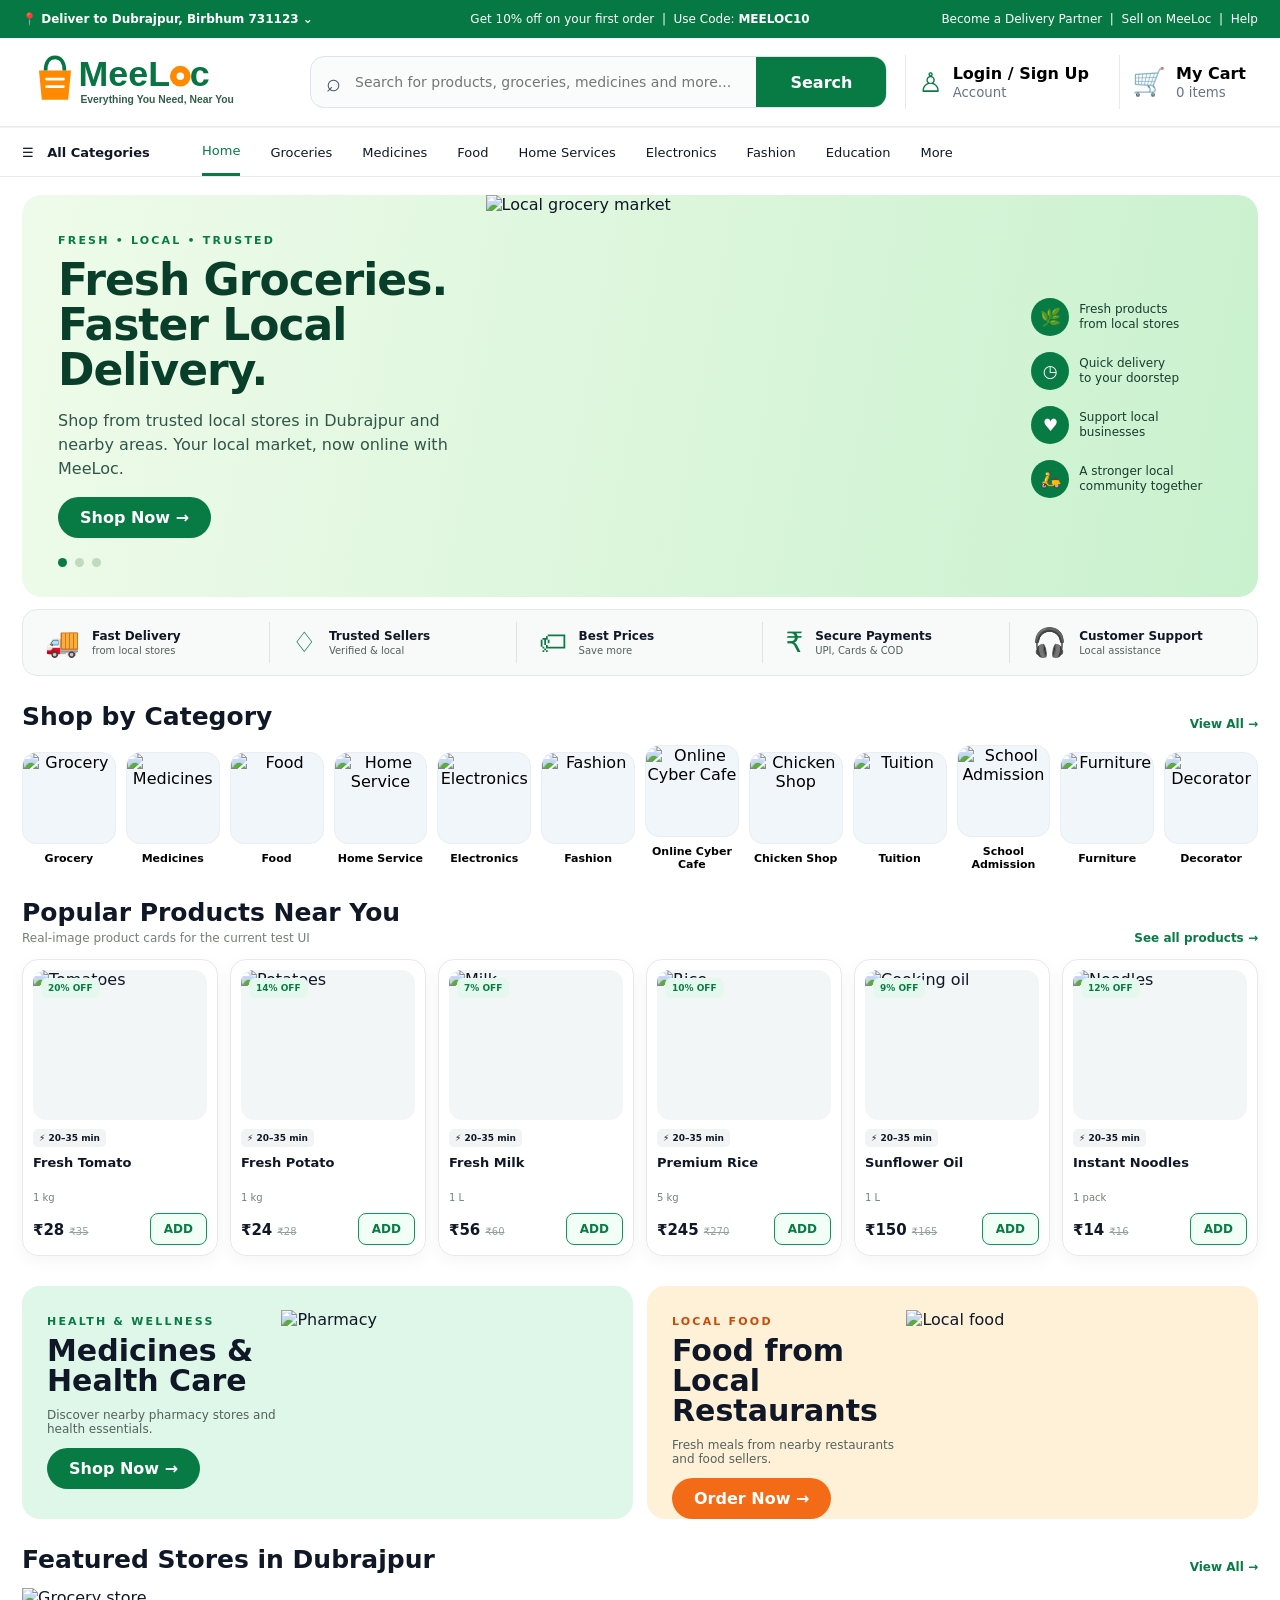
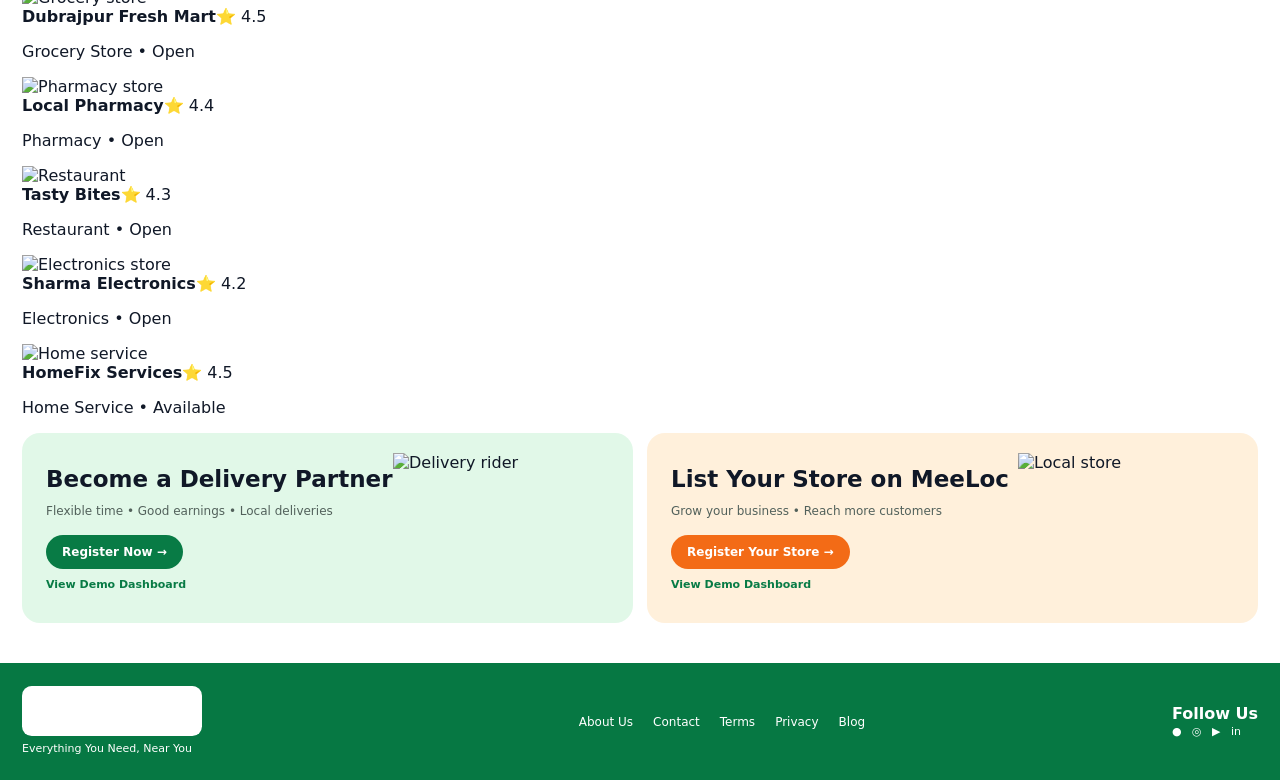
==== commit 2c2ec8c1: "Add real photo imagery across MeeLoc storefront" ====
--- a/index.html
+++ b/index.html
@@ -1,23 +1,41 @@
 <!doctype html><html lang="en"><head><meta charset="utf-8"><meta name="viewport" content="width=device-width,initial-scale=1"><title>MeeLoc — Your Local Marketplace</title><meta name="description" content="MeeLoc connects local stores and customers in your service area."><link rel="stylesheet" href="styles.css"></head><body class="storefront-v2">
 <div class="market-top"><div class="container market-top-inner"><div>📍 Deliver to <b>Dubrajpur, Birbhum 731123</b>⌄</div><div class="promo-copy">Get 10% off on your first order &nbsp;|&nbsp; Use Code: <b>MEELOC10</b></div><div><a href="delivery-register.html">Become a Delivery Partner</a> &nbsp;|&nbsp; <a href="seller-register.html">Sell on MeeLoc</a> &nbsp;|&nbsp; Help</div></div></div>
 <header class="market-header"><div class="container market-head-row"><a class="market-logo" href="index.html"><img src="assets/logo.svg" alt="MeeLoc"></a><div class="market-search"><span>⌕</span><input id="searchInput" placeholder="Search for products, groceries, medicines and more..."><button id="searchBtn">Search</button></div><button class="market-account" id="loginBtn"><span class="account-icon">♙</span><span><b>Login / Sign Up</b><small>Account</small></span></button><button class="market-cart" id="cartBtn"><span>🛒</span><span><b>My Cart</b><small><span id="cartCount">0</span> items</small></span></button></div></header>
-<nav class="market-nav"><div class="container market-nav-inner"><a class="allcat" href="#categories">☰ &nbsp; All Categories</a><a class="active" href="index.html">Home</a><a href="#categories">Groceries</a><a href="#categories">Pharmacy</a><a href="#categories">Pet Care</a><a href="#categories">Beauty</a><a href="#categories">Electronics</a><a href="#categories">Home & Kitchen</a><a href="#categories">Fashion</a><a href="#categories">Baby Care</a><a href="#partners">More</a></div></nav>
+<nav class="market-nav"><div class="container market-nav-inner"><a class="allcat" href="#categories">☰ &nbsp; All Categories</a><a class="active" href="index.html">Home</a><a href="#categories">Groceries</a><a href="#categories">Medicines</a><a href="#categories">Food</a><a href="#categories">Home Services</a><a href="#categories">Electronics</a><a href="#categories">Fashion</a><a href="#categories">Education</a><a href="#partners">More</a></div></nav>
 <main class="container market-main">
-<section class="market-hero"><div class="market-hero-copy"><span class="mini-label">FRESH • LOCAL • TRUSTED</span><h1>Daily Essentials<br>Delivered to Your Door</h1><p>Fresh groceries, medicines, pet care and daily essentials from trusted local stores around your service PIN.</p><button class="primary-market-btn" data-scroll="#categories">Shop Now →</button><div class="hero-dots"><span></span><i></i><i></i></div></div><div class="hero-photo"><img src="assets/grocery-hero.svg" alt="Fresh groceries"></div><div class="hero-points"><div><b>🌿</b><span>Fresh products<br>from local stores</span></div><div><b>◷</b><span>Quick delivery<br>to your doorstep</span></div><div><b>♥</b><span>Support local<br>businesses</span></div><div><b>🛵</b><span>A stronger local<br>community together</span></div></div></section>
-<section class="market-benefits"><div><span>🚚</span><p><b>Fast Delivery</b><small>in 30 minutes</small></p></div><div><span>♢</span><p><b>100% Quality</b><small>Products</small></p></div><div><span>🏷</span><p><b>Best Prices</b><small>Everyday</small></p></div><div><span>₹</span><p><b>Secure Payments</b><small>UPI, Cards & COD</small></p></div><div><span>🎧</span><p><b>Customer Support</b><small>Local assistance</small></p></div></section>
+<section class="market-hero"><div class="market-hero-copy"><span class="mini-label">FRESH • LOCAL • TRUSTED</span><h1>Fresh Groceries.<br>Faster Local Delivery.</h1><p>Shop from trusted local stores in Dubrajpur and nearby areas. Your local market, now online with MeeLoc.</p><button class="primary-market-btn" data-scroll="#categories">Shop Now →</button><div class="hero-dots"><span></span><i></i><i></i></div></div><div class="hero-photo"><img src="https://loremflickr.com/900/600/local-market,grocery?lock=101" alt="Local grocery market"></div><div class="hero-points"><div><b>🌿</b><span>Fresh products<br>from local stores</span></div><div><b>◷</b><span>Quick delivery<br>to your doorstep</span></div><div><b>♥</b><span>Support local<br>businesses</span></div><div><b>🛵</b><span>A stronger local<br>community together</span></div></div></section>
+<section class="market-benefits"><div><span>🚚</span><p><b>Fast Delivery</b><small>from local stores</small></p></div><div><span>♢</span><p><b>Trusted Sellers</b><small>Verified & local</small></p></div><div><span>🏷</span><p><b>Best Prices</b><small>Save more</small></p></div><div><span>₹</span><p><b>Secure Payments</b><small>UPI, Cards & COD</small></p></div><div><span>🎧</span><p><b>Customer Support</b><small>Local assistance</small></p></div></section>
 <section id="categories" class="market-section"><div class="market-title"><h2>Shop by Category</h2><a href="#products">View All →</a></div><div class="category-grid">
-<button class="category-card searchable-item" data-toast="Groceries category demo"><span class="category-photo">🥬</span><span>Groceries</span></button><button class="category-card searchable-item" data-toast="Pharmacy category demo"><span class="category-photo">💊</span><span>Pharmacy</span></button><button class="category-card searchable-item" data-toast="Pet Care category demo"><span class="category-photo">🐶</span><span>Pet Care</span></button><button class="category-card searchable-item" data-toast="Fruits category demo"><span class="category-photo">🍎</span><span>Fruits & Vegetables</span></button><button class="category-card searchable-item" data-toast="Dairy category demo"><span class="category-photo">🥛</span><span>Dairy, Bread & Eggs</span></button><button class="category-card searchable-item" data-toast="Snacks category demo"><span class="category-photo">🍪</span><span>Snacks & Munchies</span></button><button class="category-card searchable-item" data-toast="Beauty category demo"><span class="category-photo">🧴</span><span>Beauty & Personal Care</span></button><button class="category-card searchable-item" data-toast="Home category demo"><span class="category-photo">🍳</span><span>Home & Kitchen</span></button><button class="category-card searchable-item" data-toast="Electronics category demo"><span class="category-photo">🎧</span><span>Electronics</span></button><button class="category-card searchable-item" data-toast="Baby Care category demo"><span class="category-photo">🍼</span><span>Baby Care</span></button><button class="category-card searchable-item" data-toast="Fashion category demo"><span class="category-photo">👕</span><span>Fashion</span></button><button class="category-card searchable-item" data-toast="Beverages category demo"><span class="category-photo">☕</span><span>Tea, Coffee & Beverages</span></button>
+<button class="category-card searchable-item"><span class="category-photo"><img src="https://loremflickr.com/260/190/grocery,vegetables?lock=11" alt="Grocery"></span><span>Grocery</span></button>
+<button class="category-card searchable-item"><span class="category-photo"><img src="https://loremflickr.com/260/190/pharmacy,medicine?lock=12" alt="Medicines"></span><span>Medicines</span></button>
+<button class="category-card searchable-item"><span class="category-photo"><img src="https://loremflickr.com/260/190/restaurant,food?lock=13" alt="Food"></span><span>Food</span></button>
+<button class="category-card searchable-item"><span class="category-photo"><img src="https://loremflickr.com/260/190/electrician,repair?lock=14" alt="Home Service"></span><span>Home Service</span></button>
+<button class="category-card searchable-item"><span class="category-photo"><img src="https://loremflickr.com/260/190/electronics,gadgets?lock=15" alt="Electronics"></span><span>Electronics</span></button>
+<button class="category-card searchable-item"><span class="category-photo"><img src="https://loremflickr.com/260/190/fashion,clothes?lock=16" alt="Fashion"></span><span>Fashion</span></button>
+<button class="category-card searchable-item"><span class="category-photo"><img src="https://loremflickr.com/260/190/computer,cyber-cafe?lock=17" alt="Online Cyber Cafe"></span><span>Online Cyber Cafe</span></button>
+<button class="category-card searchable-item"><span class="category-photo"><img src="https://loremflickr.com/260/190/chicken,meat-shop?lock=18" alt="Chicken Shop"></span><span>Chicken Shop</span></button>
+<button class="category-card searchable-item"><span class="category-photo"><img src="https://loremflickr.com/260/190/student,tutor?lock=19" alt="Tuition"></span><span>Tuition</span></button>
+<button class="category-card searchable-item"><span class="category-photo"><img src="https://loremflickr.com/260/190/school,classroom?lock=20" alt="School Admission"></span><span>School Admission</span></button>
+<button class="category-card searchable-item"><span class="category-photo"><img src="https://loremflickr.com/260/190/furniture,sofa?lock=21" alt="Furniture"></span><span>Furniture</span></button>
+<button class="category-card searchable-item"><span class="category-photo"><img src="https://loremflickr.com/260/190/home-decor,decoration?lock=22" alt="Decorator"></span><span>Decorator</span></button>
 </div></section>
-<section id="products" class="market-section"><div class="market-title"><div><h2>Popular near you</h2><p>Demo products for the current UI test</p></div><a href="#products">See all products →</a></div><div class="product-grid">
-<div class="product-card searchable-item"><div class="product-pic"><span class="discount">12% OFF</span><span style="font-size:72px">🧺</span></div><span class="eta">⚡ 20–35 min</span><h3>Fresh Vegetables Basket</h3><p>1 combo</p><div class="product-bottom"><div><strong>₹149</strong> <del>₹179</del></div><button class="add-btn" data-product="Fresh Vegetables Basket">ADD</button></div></div>
-<div class="product-card searchable-item"><div class="product-pic"><span class="discount">14% OFF</span><span style="font-size:72px">🥛</span></div><span class="eta">⚡ 20–35 min</span><h3>Daily Essentials Pack</h3><p>1 pack</p><div class="product-bottom"><div><strong>₹299</strong> <del>₹349</del></div><button class="add-btn" data-product="Daily Essentials Pack">ADD</button></div></div>
-<div class="product-card searchable-item"><div class="product-pic"><span class="discount">11% OFF</span><span style="font-size:72px">🐾</span></div><span class="eta">⚡ 20–35 min</span><h3>Pet Care Starter Pack</h3><p>1 pack</p><div class="product-bottom"><div><strong>₹399</strong> <del>₹449</del></div><button class="add-btn" data-product="Pet Care Starter Pack">ADD</button></div></div>
-<div class="product-card searchable-item"><div class="product-pic"><span class="discount">14% OFF</span><span style="font-size:72px">🍎</span></div><span class="eta">⚡ 20–35 min</span><h3>Healthy Fruits Combo</h3><p>1 combo</p><div class="product-bottom"><div><strong>₹189</strong> <del>₹220</del></div><button class="add-btn" data-product="Healthy Fruits Combo">ADD</button></div></div>
-<div class="product-card searchable-item"><div class="product-pic"><span class="discount">15% OFF</span><span style="font-size:72px">🍪</span></div><span class="eta">⚡ 20–35 min</span><h3>Snacks Family Pack</h3><p>1 pack</p><div class="product-bottom"><div><strong>₹179</strong> <del>₹210</del></div><button class="add-btn" data-product="Snacks Family Pack">ADD</button></div></div>
-<div class="product-card searchable-item"><div class="product-pic"><span class="discount">20% OFF</span><span style="font-size:72px">🎧</span></div><span class="eta">⚡ 20–35 min</span><h3>Wireless Audio Essentials</h3><p>1 set</p><div class="product-bottom"><div><strong>₹799</strong> <del>₹999</del></div><button class="add-btn" data-product="Wireless Audio Essentials">ADD</button></div></div>
+<section id="products" class="market-section"><div class="market-title"><div><h2>Popular Products Near You</h2><p>Real-image product cards for the current test UI</p></div><a href="#products">See all products →</a></div><div class="product-grid">
+<div class="product-card searchable-item"><div class="product-pic"><span class="discount">20% OFF</span><img src="https://loremflickr.com/360/300/tomatoes?lock=31" alt="Tomatoes"></div><span class="eta">⚡ 20–35 min</span><h3>Fresh Tomato</h3><p>1 kg</p><div class="product-bottom"><div><strong>₹28</strong> <del>₹35</del></div><button class="add-btn" data-product="Fresh Tomato 1kg">ADD</button></div></div>
+<div class="product-card searchable-item"><div class="product-pic"><span class="discount">14% OFF</span><img src="https://loremflickr.com/360/300/potatoes?lock=32" alt="Potatoes"></div><span class="eta">⚡ 20–35 min</span><h3>Fresh Potato</h3><p>1 kg</p><div class="product-bottom"><div><strong>₹24</strong> <del>₹28</del></div><button class="add-btn" data-product="Fresh Potato 1kg">ADD</button></div></div>
+<div class="product-card searchable-item"><div class="product-pic"><span class="discount">7% OFF</span><img src="https://loremflickr.com/360/300/milk,bottle?lock=33" alt="Milk"></div><span class="eta">⚡ 20–35 min</span><h3>Fresh Milk</h3><p>1 L</p><div class="product-bottom"><div><strong>₹56</strong> <del>₹60</del></div><button class="add-btn" data-product="Fresh Milk 1L">ADD</button></div></div>
+<div class="product-card searchable-item"><div class="product-pic"><span class="discount">10% OFF</span><img src="https://loremflickr.com/360/300/rice,bag?lock=34" alt="Rice"></div><span class="eta">⚡ 20–35 min</span><h3>Premium Rice</h3><p>5 kg</p><div class="product-bottom"><div><strong>₹245</strong> <del>₹270</del></div><button class="add-btn" data-product="Premium Rice 5kg">ADD</button></div></div>
+<div class="product-card searchable-item"><div class="product-pic"><span class="discount">9% OFF</span><img src="https://loremflickr.com/360/300/cooking-oil,bottle?lock=35" alt="Cooking oil"></div><span class="eta">⚡ 20–35 min</span><h3>Sunflower Oil</h3><p>1 L</p><div class="product-bottom"><div><strong>₹150</strong> <del>₹165</del></div><button class="add-btn" data-product="Sunflower Oil 1L">ADD</button></div></div>
+<div class="product-card searchable-item"><div class="product-pic"><span class="discount">12% OFF</span><img src="https://loremflickr.com/360/300/noodles,instant-food?lock=36" alt="Noodles"></div><span class="eta">⚡ 20–35 min</span><h3>Instant Noodles</h3><p>1 pack</p><div class="product-bottom"><div><strong>₹14</strong> <del>₹16</del></div><button class="add-btn" data-product="Instant Noodles">ADD</button></div></div>
 </div></section>
-<section class="market-promo-grid"><article class="market-promo medicine"><div><span class="mini-label">HEALTH & WELLNESS</span><h2>Medicines at<br>Your Doorstep</h2><p>Local pharmacy discovery and easy ordering.</p><button class="promo-btn green" data-toast="Pharmacy demo — catalog comes with backend phase">Order Now →</button></div><img src="assets/medicine.svg" alt="Medicines"></article><article class="market-promo petcare"><div><span class="mini-label orange-text">PET CARE</span><h2>Pet Care Supplies</h2><p>Food, treats, toys and everyday pet essentials.</p><button class="promo-btn orange" data-toast="Pet care demo — catalog comes with backend phase">Order Now →</button></div><img src="assets/pet.svg" alt="Pet care"></article></section>
-<section id="partners" class="partner-cta-grid"><article class="partner-cta delivery"><div><h2>Become a Delivery Partner</h2><p>Flexible time • Good earnings • Local deliveries</p><a class="partner-link green" href="delivery-register.html">Register Now →</a><a class="demo-link" href="delivery-dashboard.html">View Demo Dashboard</a></div><img src="assets/rider.svg" alt="MeeLoc delivery partner"></article><article class="partner-cta seller"><div><h2>List Your Store on MeeLoc</h2><p>Grow your business • Reach more customers</p><a class="partner-link orange" href="seller-register.html">Register Your Store →</a><a class="demo-link" href="seller-dashboard.html">View Demo Dashboard</a></div><img src="assets/store.svg" alt="MeeLoc store partner"></article></section>
+<section class="market-promo-grid"><article class="market-promo medicine"><div><span class="mini-label">HEALTH & WELLNESS</span><h2>Medicines & Health Care</h2><p>Discover nearby pharmacy stores and health essentials.</p><button class="promo-btn green" data-toast="Pharmacy catalog demo">Shop Now →</button></div><img src="https://loremflickr.com/600/400/pharmacy,medicine?lock=41" alt="Pharmacy"></article><article class="market-promo petcare"><div><span class="mini-label orange-text">LOCAL FOOD</span><h2>Food from Local Restaurants</h2><p>Fresh meals from nearby restaurants and food sellers.</p><button class="promo-btn orange" data-toast="Restaurant catalog demo">Order Now →</button></div><img src="https://loremflickr.com/600/400/indian-food,restaurant?lock=42" alt="Local food"></article></section>
+<section class="market-section"><div class="market-title"><h2>Featured Stores in Dubrajpur</h2><a href="#stores">View All →</a></div><div class="featured-stores" id="stores">
+<article class="featured-store searchable-item"><img src="https://loremflickr.com/420/250/grocery-store?lock=51" alt="Grocery store"><div><b>Dubrajpur Fresh Mart</b><span>⭐ 4.5</span></div><p>Grocery Store • Open</p></article>
+<article class="featured-store searchable-item"><img src="https://loremflickr.com/420/250/pharmacy-store?lock=52" alt="Pharmacy store"><div><b>Local Pharmacy</b><span>⭐ 4.4</span></div><p>Pharmacy • Open</p></article>
+<article class="featured-store searchable-item"><img src="https://loremflickr.com/420/250/restaurant-shop?lock=53" alt="Restaurant"><div><b>Tasty Bites</b><span>⭐ 4.3</span></div><p>Restaurant • Open</p></article>
+<article class="featured-store searchable-item"><img src="https://loremflickr.com/420/250/electronics-store?lock=54" alt="Electronics store"><div><b>Sharma Electronics</b><span>⭐ 4.2</span></div><p>Electronics • Open</p></article>
+<article class="featured-store searchable-item"><img src="https://loremflickr.com/420/250/home-service,repair-shop?lock=55" alt="Home service"><div><b>HomeFix Services</b><span>⭐ 4.5</span></div><p>Home Service • Available</p></article>
+</div></section>
+<section id="partners" class="partner-cta-grid"><article class="partner-cta delivery"><div><h2>Become a Delivery Partner</h2><p>Flexible time • Good earnings • Local deliveries</p><a class="partner-link green" href="delivery-register.html">Register Now →</a><a class="demo-link" href="delivery-dashboard.html">View Demo Dashboard</a></div><img src="https://loremflickr.com/450/300/delivery-rider,motorcycle?lock=61" alt="Delivery rider"></article><article class="partner-cta seller"><div><h2>List Your Store on MeeLoc</h2><p>Grow your business • Reach more customers</p><a class="partner-link orange" href="seller-register.html">Register Your Store →</a><a class="demo-link" href="seller-dashboard.html">View Demo Dashboard</a></div><img src="https://loremflickr.com/450/300/local-shop,storefront?lock=62" alt="Local store"></article></section>
 </main>
 <footer class="market-footer"><div class="container market-footer-inner"><div><img src="assets/logo.svg" alt="MeeLoc"><p>Everything You Need, Near You</p></div><div class="footer-links-v2"><a href="#">About Us</a><a href="#">Contact</a><a href="#">Terms</a><a href="#">Privacy</a><a href="#">Blog</a></div><div><b>Follow Us</b><p>● &nbsp; ◎ &nbsp; ▶ &nbsp; in</p></div></div></footer>
 <div id="uiOverlay" class="ui-overlay" aria-hidden="true"><div class="ui-modal"><button class="modal-close" id="modalClose">×</button><div id="modalContent"></div></div></div><div id="toast" class="toast"></div><script src="script.js"></script></body></html>
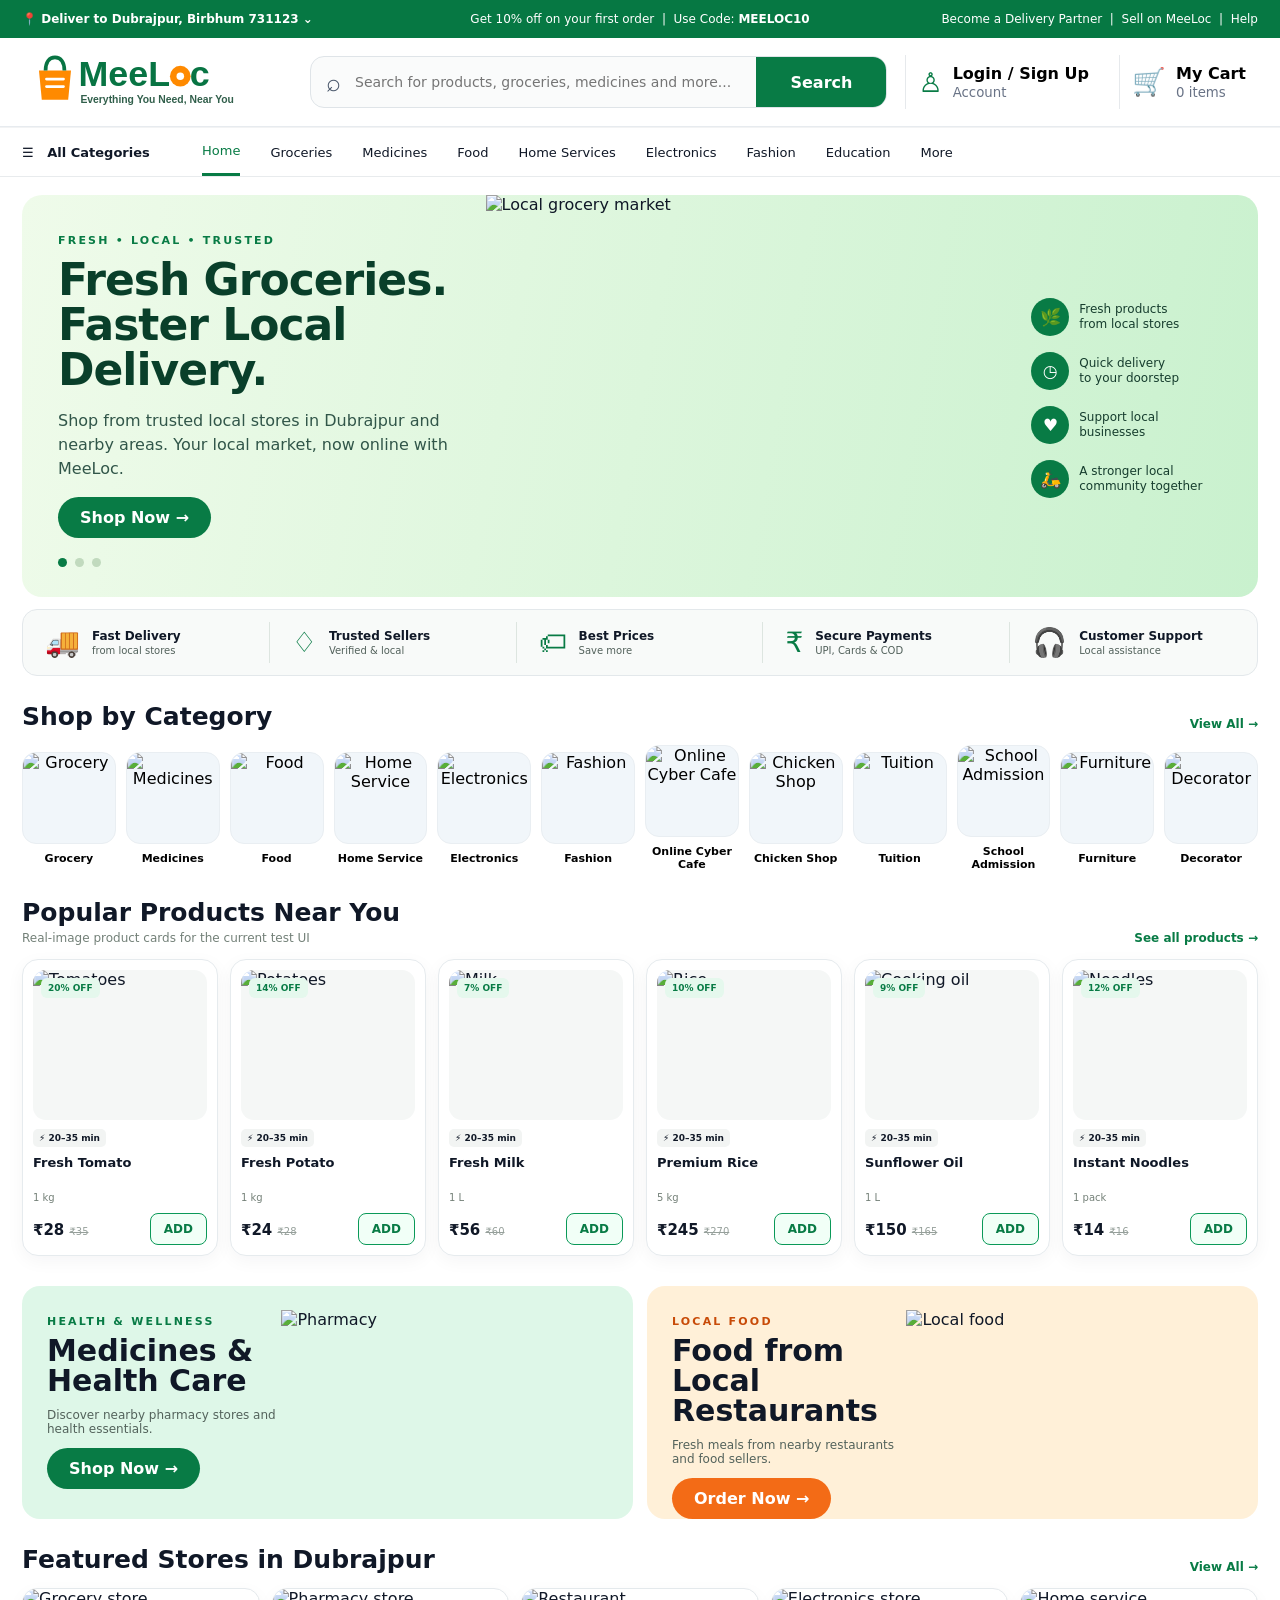
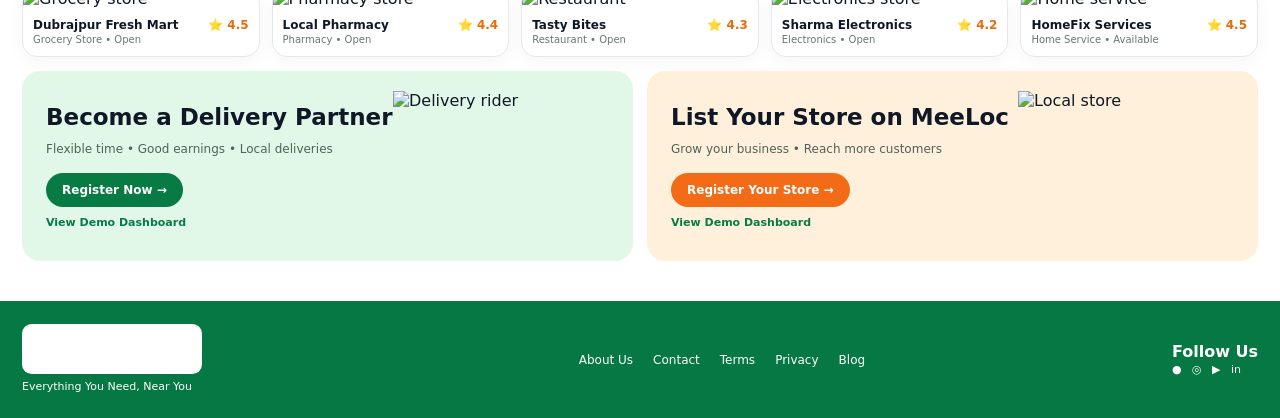
==== commit c06fec23: "Load real image styling on MeeLoc storefront" ====
--- a/index.html
+++ b/index.html
@@ -1,4 +1,4 @@
-<!doctype html><html lang="en"><head><meta charset="utf-8"><meta name="viewport" content="width=device-width,initial-scale=1"><title>MeeLoc — Your Local Marketplace</title><meta name="description" content="MeeLoc connects local stores and customers in your service area."><link rel="stylesheet" href="styles.css"></head><body class="storefront-v2">
+<!doctype html><html lang="en"><head><meta charset="utf-8"><meta name="viewport" content="width=device-width,initial-scale=1"><title>MeeLoc — Your Local Marketplace</title><meta name="description" content="MeeLoc connects local stores and customers in your service area."><link rel="stylesheet" href="styles.css"><link rel="stylesheet" href="real.css"></head><body class="storefront-v2">
 <div class="market-top"><div class="container market-top-inner"><div>📍 Deliver to <b>Dubrajpur, Birbhum 731123</b>⌄</div><div class="promo-copy">Get 10% off on your first order &nbsp;|&nbsp; Use Code: <b>MEELOC10</b></div><div><a href="delivery-register.html">Become a Delivery Partner</a> &nbsp;|&nbsp; <a href="seller-register.html">Sell on MeeLoc</a> &nbsp;|&nbsp; Help</div></div></div>
 <header class="market-header"><div class="container market-head-row"><a class="market-logo" href="index.html"><img src="assets/logo.svg" alt="MeeLoc"></a><div class="market-search"><span>⌕</span><input id="searchInput" placeholder="Search for products, groceries, medicines and more..."><button id="searchBtn">Search</button></div><button class="market-account" id="loginBtn"><span class="account-icon">♙</span><span><b>Login / Sign Up</b><small>Account</small></span></button><button class="market-cart" id="cartBtn"><span>🛒</span><span><b>My Cart</b><small><span id="cartCount">0</span> items</small></span></button></div></header>
 <nav class="market-nav"><div class="container market-nav-inner"><a class="allcat" href="#categories">☰ &nbsp; All Categories</a><a class="active" href="index.html">Home</a><a href="#categories">Groceries</a><a href="#categories">Medicines</a><a href="#categories">Food</a><a href="#categories">Home Services</a><a href="#categories">Electronics</a><a href="#categories">Fashion</a><a href="#categories">Education</a><a href="#partners">More</a></div></nav>
@@ -6,36 +6,12 @@
 <section class="market-hero"><div class="market-hero-copy"><span class="mini-label">FRESH • LOCAL • TRUSTED</span><h1>Fresh Groceries.<br>Faster Local Delivery.</h1><p>Shop from trusted local stores in Dubrajpur and nearby areas. Your local market, now online with MeeLoc.</p><button class="primary-market-btn" data-scroll="#categories">Shop Now →</button><div class="hero-dots"><span></span><i></i><i></i></div></div><div class="hero-photo"><img src="https://loremflickr.com/900/600/local-market,grocery?lock=101" alt="Local grocery market"></div><div class="hero-points"><div><b>🌿</b><span>Fresh products<br>from local stores</span></div><div><b>◷</b><span>Quick delivery<br>to your doorstep</span></div><div><b>♥</b><span>Support local<br>businesses</span></div><div><b>🛵</b><span>A stronger local<br>community together</span></div></div></section>
 <section class="market-benefits"><div><span>🚚</span><p><b>Fast Delivery</b><small>from local stores</small></p></div><div><span>♢</span><p><b>Trusted Sellers</b><small>Verified & local</small></p></div><div><span>🏷</span><p><b>Best Prices</b><small>Save more</small></p></div><div><span>₹</span><p><b>Secure Payments</b><small>UPI, Cards & COD</small></p></div><div><span>🎧</span><p><b>Customer Support</b><small>Local assistance</small></p></div></section>
 <section id="categories" class="market-section"><div class="market-title"><h2>Shop by Category</h2><a href="#products">View All →</a></div><div class="category-grid">
-<button class="category-card searchable-item"><span class="category-photo"><img src="https://loremflickr.com/260/190/grocery,vegetables?lock=11" alt="Grocery"></span><span>Grocery</span></button>
-<button class="category-card searchable-item"><span class="category-photo"><img src="https://loremflickr.com/260/190/pharmacy,medicine?lock=12" alt="Medicines"></span><span>Medicines</span></button>
-<button class="category-card searchable-item"><span class="category-photo"><img src="https://loremflickr.com/260/190/restaurant,food?lock=13" alt="Food"></span><span>Food</span></button>
-<button class="category-card searchable-item"><span class="category-photo"><img src="https://loremflickr.com/260/190/electrician,repair?lock=14" alt="Home Service"></span><span>Home Service</span></button>
-<button class="category-card searchable-item"><span class="category-photo"><img src="https://loremflickr.com/260/190/electronics,gadgets?lock=15" alt="Electronics"></span><span>Electronics</span></button>
-<button class="category-card searchable-item"><span class="category-photo"><img src="https://loremflickr.com/260/190/fashion,clothes?lock=16" alt="Fashion"></span><span>Fashion</span></button>
-<button class="category-card searchable-item"><span class="category-photo"><img src="https://loremflickr.com/260/190/computer,cyber-cafe?lock=17" alt="Online Cyber Cafe"></span><span>Online Cyber Cafe</span></button>
-<button class="category-card searchable-item"><span class="category-photo"><img src="https://loremflickr.com/260/190/chicken,meat-shop?lock=18" alt="Chicken Shop"></span><span>Chicken Shop</span></button>
-<button class="category-card searchable-item"><span class="category-photo"><img src="https://loremflickr.com/260/190/student,tutor?lock=19" alt="Tuition"></span><span>Tuition</span></button>
-<button class="category-card searchable-item"><span class="category-photo"><img src="https://loremflickr.com/260/190/school,classroom?lock=20" alt="School Admission"></span><span>School Admission</span></button>
-<button class="category-card searchable-item"><span class="category-photo"><img src="https://loremflickr.com/260/190/furniture,sofa?lock=21" alt="Furniture"></span><span>Furniture</span></button>
-<button class="category-card searchable-item"><span class="category-photo"><img src="https://loremflickr.com/260/190/home-decor,decoration?lock=22" alt="Decorator"></span><span>Decorator</span></button>
+<button class="category-card searchable-item"><span class="category-photo"><img src="https://loremflickr.com/260/190/grocery,vegetables?lock=11" alt="Grocery"></span><span>Grocery</span></button><button class="category-card searchable-item"><span class="category-photo"><img src="https://loremflickr.com/260/190/pharmacy,medicine?lock=12" alt="Medicines"></span><span>Medicines</span></button><button class="category-card searchable-item"><span class="category-photo"><img src="https://loremflickr.com/260/190/restaurant,food?lock=13" alt="Food"></span><span>Food</span></button><button class="category-card searchable-item"><span class="category-photo"><img src="https://loremflickr.com/260/190/electrician,repair?lock=14" alt="Home Service"></span><span>Home Service</span></button><button class="category-card searchable-item"><span class="category-photo"><img src="https://loremflickr.com/260/190/electronics,gadgets?lock=15" alt="Electronics"></span><span>Electronics</span></button><button class="category-card searchable-item"><span class="category-photo"><img src="https://loremflickr.com/260/190/fashion,clothes?lock=16" alt="Fashion"></span><span>Fashion</span></button><button class="category-card searchable-item"><span class="category-photo"><img src="https://loremflickr.com/260/190/computer,cyber-cafe?lock=17" alt="Online Cyber Cafe"></span><span>Online Cyber Cafe</span></button><button class="category-card searchable-item"><span class="category-photo"><img src="https://loremflickr.com/260/190/chicken,meat-shop?lock=18" alt="Chicken Shop"></span><span>Chicken Shop</span></button><button class="category-card searchable-item"><span class="category-photo"><img src="https://loremflickr.com/260/190/student,tutor?lock=19" alt="Tuition"></span><span>Tuition</span></button><button class="category-card searchable-item"><span class="category-photo"><img src="https://loremflickr.com/260/190/school,classroom?lock=20" alt="School Admission"></span><span>School Admission</span></button><button class="category-card searchable-item"><span class="category-photo"><img src="https://loremflickr.com/260/190/furniture,sofa?lock=21" alt="Furniture"></span><span>Furniture</span></button><button class="category-card searchable-item"><span class="category-photo"><img src="https://loremflickr.com/260/190/home-decor,decoration?lock=22" alt="Decorator"></span><span>Decorator</span></button>
 </div></section>
 <section id="products" class="market-section"><div class="market-title"><div><h2>Popular Products Near You</h2><p>Real-image product cards for the current test UI</p></div><a href="#products">See all products →</a></div><div class="product-grid">
-<div class="product-card searchable-item"><div class="product-pic"><span class="discount">20% OFF</span><img src="https://loremflickr.com/360/300/tomatoes?lock=31" alt="Tomatoes"></div><span class="eta">⚡ 20–35 min</span><h3>Fresh Tomato</h3><p>1 kg</p><div class="product-bottom"><div><strong>₹28</strong> <del>₹35</del></div><button class="add-btn" data-product="Fresh Tomato 1kg">ADD</button></div></div>
-<div class="product-card searchable-item"><div class="product-pic"><span class="discount">14% OFF</span><img src="https://loremflickr.com/360/300/potatoes?lock=32" alt="Potatoes"></div><span class="eta">⚡ 20–35 min</span><h3>Fresh Potato</h3><p>1 kg</p><div class="product-bottom"><div><strong>₹24</strong> <del>₹28</del></div><button class="add-btn" data-product="Fresh Potato 1kg">ADD</button></div></div>
-<div class="product-card searchable-item"><div class="product-pic"><span class="discount">7% OFF</span><img src="https://loremflickr.com/360/300/milk,bottle?lock=33" alt="Milk"></div><span class="eta">⚡ 20–35 min</span><h3>Fresh Milk</h3><p>1 L</p><div class="product-bottom"><div><strong>₹56</strong> <del>₹60</del></div><button class="add-btn" data-product="Fresh Milk 1L">ADD</button></div></div>
-<div class="product-card searchable-item"><div class="product-pic"><span class="discount">10% OFF</span><img src="https://loremflickr.com/360/300/rice,bag?lock=34" alt="Rice"></div><span class="eta">⚡ 20–35 min</span><h3>Premium Rice</h3><p>5 kg</p><div class="product-bottom"><div><strong>₹245</strong> <del>₹270</del></div><button class="add-btn" data-product="Premium Rice 5kg">ADD</button></div></div>
-<div class="product-card searchable-item"><div class="product-pic"><span class="discount">9% OFF</span><img src="https://loremflickr.com/360/300/cooking-oil,bottle?lock=35" alt="Cooking oil"></div><span class="eta">⚡ 20–35 min</span><h3>Sunflower Oil</h3><p>1 L</p><div class="product-bottom"><div><strong>₹150</strong> <del>₹165</del></div><button class="add-btn" data-product="Sunflower Oil 1L">ADD</button></div></div>
-<div class="product-card searchable-item"><div class="product-pic"><span class="discount">12% OFF</span><img src="https://loremflickr.com/360/300/noodles,instant-food?lock=36" alt="Noodles"></div><span class="eta">⚡ 20–35 min</span><h3>Instant Noodles</h3><p>1 pack</p><div class="product-bottom"><div><strong>₹14</strong> <del>₹16</del></div><button class="add-btn" data-product="Instant Noodles">ADD</button></div></div>
+<div class="product-card searchable-item"><div class="product-pic"><span class="discount">20% OFF</span><img src="https://loremflickr.com/360/300/tomatoes?lock=31" alt="Tomatoes"></div><span class="eta">⚡ 20–35 min</span><h3>Fresh Tomato</h3><p>1 kg</p><div class="product-bottom"><div><strong>₹28</strong> <del>₹35</del></div><button class="add-btn" data-product="Fresh Tomato 1kg">ADD</button></div></div><div class="product-card searchable-item"><div class="product-pic"><span class="discount">14% OFF</span><img src="https://loremflickr.com/360/300/potatoes?lock=32" alt="Potatoes"></div><span class="eta">⚡ 20–35 min</span><h3>Fresh Potato</h3><p>1 kg</p><div class="product-bottom"><div><strong>₹24</strong> <del>₹28</del></div><button class="add-btn" data-product="Fresh Potato 1kg">ADD</button></div></div><div class="product-card searchable-item"><div class="product-pic"><span class="discount">7% OFF</span><img src="https://loremflickr.com/360/300/milk,bottle?lock=33" alt="Milk"></div><span class="eta">⚡ 20–35 min</span><h3>Fresh Milk</h3><p>1 L</p><div class="product-bottom"><div><strong>₹56</strong> <del>₹60</del></div><button class="add-btn" data-product="Fresh Milk 1L">ADD</button></div></div><div class="product-card searchable-item"><div class="product-pic"><span class="discount">10% OFF</span><img src="https://loremflickr.com/360/300/rice,bag?lock=34" alt="Rice"></div><span class="eta">⚡ 20–35 min</span><h3>Premium Rice</h3><p>5 kg</p><div class="product-bottom"><div><strong>₹245</strong> <del>₹270</del></div><button class="add-btn" data-product="Premium Rice 5kg">ADD</button></div></div><div class="product-card searchable-item"><div class="product-pic"><span class="discount">9% OFF</span><img src="https://loremflickr.com/360/300/cooking-oil,bottle?lock=35" alt="Cooking oil"></div><span class="eta">⚡ 20–35 min</span><h3>Sunflower Oil</h3><p>1 L</p><div class="product-bottom"><div><strong>₹150</strong> <del>₹165</del></div><button class="add-btn" data-product="Sunflower Oil 1L">ADD</button></div></div><div class="product-card searchable-item"><div class="product-pic"><span class="discount">12% OFF</span><img src="https://loremflickr.com/360/300/noodles,instant-food?lock=36" alt="Noodles"></div><span class="eta">⚡ 20–35 min</span><h3>Instant Noodles</h3><p>1 pack</p><div class="product-bottom"><div><strong>₹14</strong> <del>₹16</del></div><button class="add-btn" data-product="Instant Noodles">ADD</button></div></div>
 </div></section>
 <section class="market-promo-grid"><article class="market-promo medicine"><div><span class="mini-label">HEALTH & WELLNESS</span><h2>Medicines & Health Care</h2><p>Discover nearby pharmacy stores and health essentials.</p><button class="promo-btn green" data-toast="Pharmacy catalog demo">Shop Now →</button></div><img src="https://loremflickr.com/600/400/pharmacy,medicine?lock=41" alt="Pharmacy"></article><article class="market-promo petcare"><div><span class="mini-label orange-text">LOCAL FOOD</span><h2>Food from Local Restaurants</h2><p>Fresh meals from nearby restaurants and food sellers.</p><button class="promo-btn orange" data-toast="Restaurant catalog demo">Order Now →</button></div><img src="https://loremflickr.com/600/400/indian-food,restaurant?lock=42" alt="Local food"></article></section>
-<section class="market-section"><div class="market-title"><h2>Featured Stores in Dubrajpur</h2><a href="#stores">View All →</a></div><div class="featured-stores" id="stores">
-<article class="featured-store searchable-item"><img src="https://loremflickr.com/420/250/grocery-store?lock=51" alt="Grocery store"><div><b>Dubrajpur Fresh Mart</b><span>⭐ 4.5</span></div><p>Grocery Store • Open</p></article>
-<article class="featured-store searchable-item"><img src="https://loremflickr.com/420/250/pharmacy-store?lock=52" alt="Pharmacy store"><div><b>Local Pharmacy</b><span>⭐ 4.4</span></div><p>Pharmacy • Open</p></article>
-<article class="featured-store searchable-item"><img src="https://loremflickr.com/420/250/restaurant-shop?lock=53" alt="Restaurant"><div><b>Tasty Bites</b><span>⭐ 4.3</span></div><p>Restaurant • Open</p></article>
-<article class="featured-store searchable-item"><img src="https://loremflickr.com/420/250/electronics-store?lock=54" alt="Electronics store"><div><b>Sharma Electronics</b><span>⭐ 4.2</span></div><p>Electronics • Open</p></article>
-<article class="featured-store searchable-item"><img src="https://loremflickr.com/420/250/home-service,repair-shop?lock=55" alt="Home service"><div><b>HomeFix Services</b><span>⭐ 4.5</span></div><p>Home Service • Available</p></article>
-</div></section>
+<section class="market-section"><div class="market-title"><h2>Featured Stores in Dubrajpur</h2><a href="#stores">View All →</a></div><div class="featured-stores" id="stores"><article class="featured-store searchable-item"><img src="https://loremflickr.com/420/250/grocery-store?lock=51" alt="Grocery store"><div><b>Dubrajpur Fresh Mart</b><span>⭐ 4.5</span></div><p>Grocery Store • Open</p></article><article class="featured-store searchable-item"><img src="https://loremflickr.com/420/250/pharmacy-store?lock=52" alt="Pharmacy store"><div><b>Local Pharmacy</b><span>⭐ 4.4</span></div><p>Pharmacy • Open</p></article><article class="featured-store searchable-item"><img src="https://loremflickr.com/420/250/restaurant-shop?lock=53" alt="Restaurant"><div><b>Tasty Bites</b><span>⭐ 4.3</span></div><p>Restaurant • Open</p></article><article class="featured-store searchable-item"><img src="https://loremflickr.com/420/250/electronics-store?lock=54" alt="Electronics store"><div><b>Sharma Electronics</b><span>⭐ 4.2</span></div><p>Electronics • Open</p></article><article class="featured-store searchable-item"><img src="https://loremflickr.com/420/250/home-service,repair-shop?lock=55" alt="Home service"><div><b>HomeFix Services</b><span>⭐ 4.5</span></div><p>Home Service • Available</p></article></div></section>
 <section id="partners" class="partner-cta-grid"><article class="partner-cta delivery"><div><h2>Become a Delivery Partner</h2><p>Flexible time • Good earnings • Local deliveries</p><a class="partner-link green" href="delivery-register.html">Register Now →</a><a class="demo-link" href="delivery-dashboard.html">View Demo Dashboard</a></div><img src="https://loremflickr.com/450/300/delivery-rider,motorcycle?lock=61" alt="Delivery rider"></article><article class="partner-cta seller"><div><h2>List Your Store on MeeLoc</h2><p>Grow your business • Reach more customers</p><a class="partner-link orange" href="seller-register.html">Register Your Store →</a><a class="demo-link" href="seller-dashboard.html">View Demo Dashboard</a></div><img src="https://loremflickr.com/450/300/local-shop,storefront?lock=62" alt="Local store"></article></section>
-</main>
-<footer class="market-footer"><div class="container market-footer-inner"><div><img src="assets/logo.svg" alt="MeeLoc"><p>Everything You Need, Near You</p></div><div class="footer-links-v2"><a href="#">About Us</a><a href="#">Contact</a><a href="#">Terms</a><a href="#">Privacy</a><a href="#">Blog</a></div><div><b>Follow Us</b><p>● &nbsp; ◎ &nbsp; ▶ &nbsp; in</p></div></div></footer>
-<div id="uiOverlay" class="ui-overlay" aria-hidden="true"><div class="ui-modal"><button class="modal-close" id="modalClose">×</button><div id="modalContent"></div></div></div><div id="toast" class="toast"></div><script src="script.js"></script></body></html>+</main><footer class="market-footer"><div class="container market-footer-inner"><div><img src="assets/logo.svg" alt="MeeLoc"><p>Everything You Need, Near You</p></div><div class="footer-links-v2"><a href="#">About Us</a><a href="#">Contact</a><a href="#">Terms</a><a href="#">Privacy</a><a href="#">Blog</a></div><div><b>Follow Us</b><p>● &nbsp; ◎ &nbsp; ▶ &nbsp; in</p></div></div></footer><div id="uiOverlay" class="ui-overlay" aria-hidden="true"><div class="ui-modal"><button class="modal-close" id="modalClose">×</button><div id="modalContent"></div></div></div><div id="toast" class="toast"></div><script src="script.js"></script></body></html>
--- a/real.css
+++ b/real.css
@@ -0,0 +1 @@
+.featured-stores{display:grid;grid-template-columns:repeat(5,1fr);gap:12px}.featured-store{background:#fff;border:1px solid #e4e9ec;border-radius:15px;overflow:hidden;box-shadow:0 5px 18px rgba(15,23,42,.04)}.featured-store>img{width:100%;height:120px;object-fit:cover}.featured-store>div{display:flex;justify-content:space-between;gap:8px;padding:10px 10px 2px;font-size:12px}.featured-store>div span{color:#ea6c09;font-weight:900}.featured-store p{margin:0;padding:0 10px 11px;color:#68766f;font-size:10px}.market-hero .hero-photo img,.market-promo img,.partner-cta img,.category-photo img,.product-pic img{display:block}.page-hero img{border-radius:18px;object-fit:cover!important;max-height:260px!important}.real-card-photo{width:100%;height:220px;object-fit:cover;border-radius:16px;margin-top:16px}.avatar.real-avatar{background-size:cover;background-position:center;color:transparent}.store-photo-strip{height:150px;border-radius:15px;background-size:cover;background-position:center;margin-top:14px}.product-pic{background:#f5f7f6}.product-pic img{transition:transform .25s ease}.product-card:hover .product-pic img,.featured-store:hover img{transform:scale(1.035)}@media(max-width:1100px){.featured-stores{grid-template-columns:repeat(3,1fr)}}@media(max-width:760px){.featured-stores{grid-template-columns:repeat(2,1fr)}.featured-store>img{height:110px}}
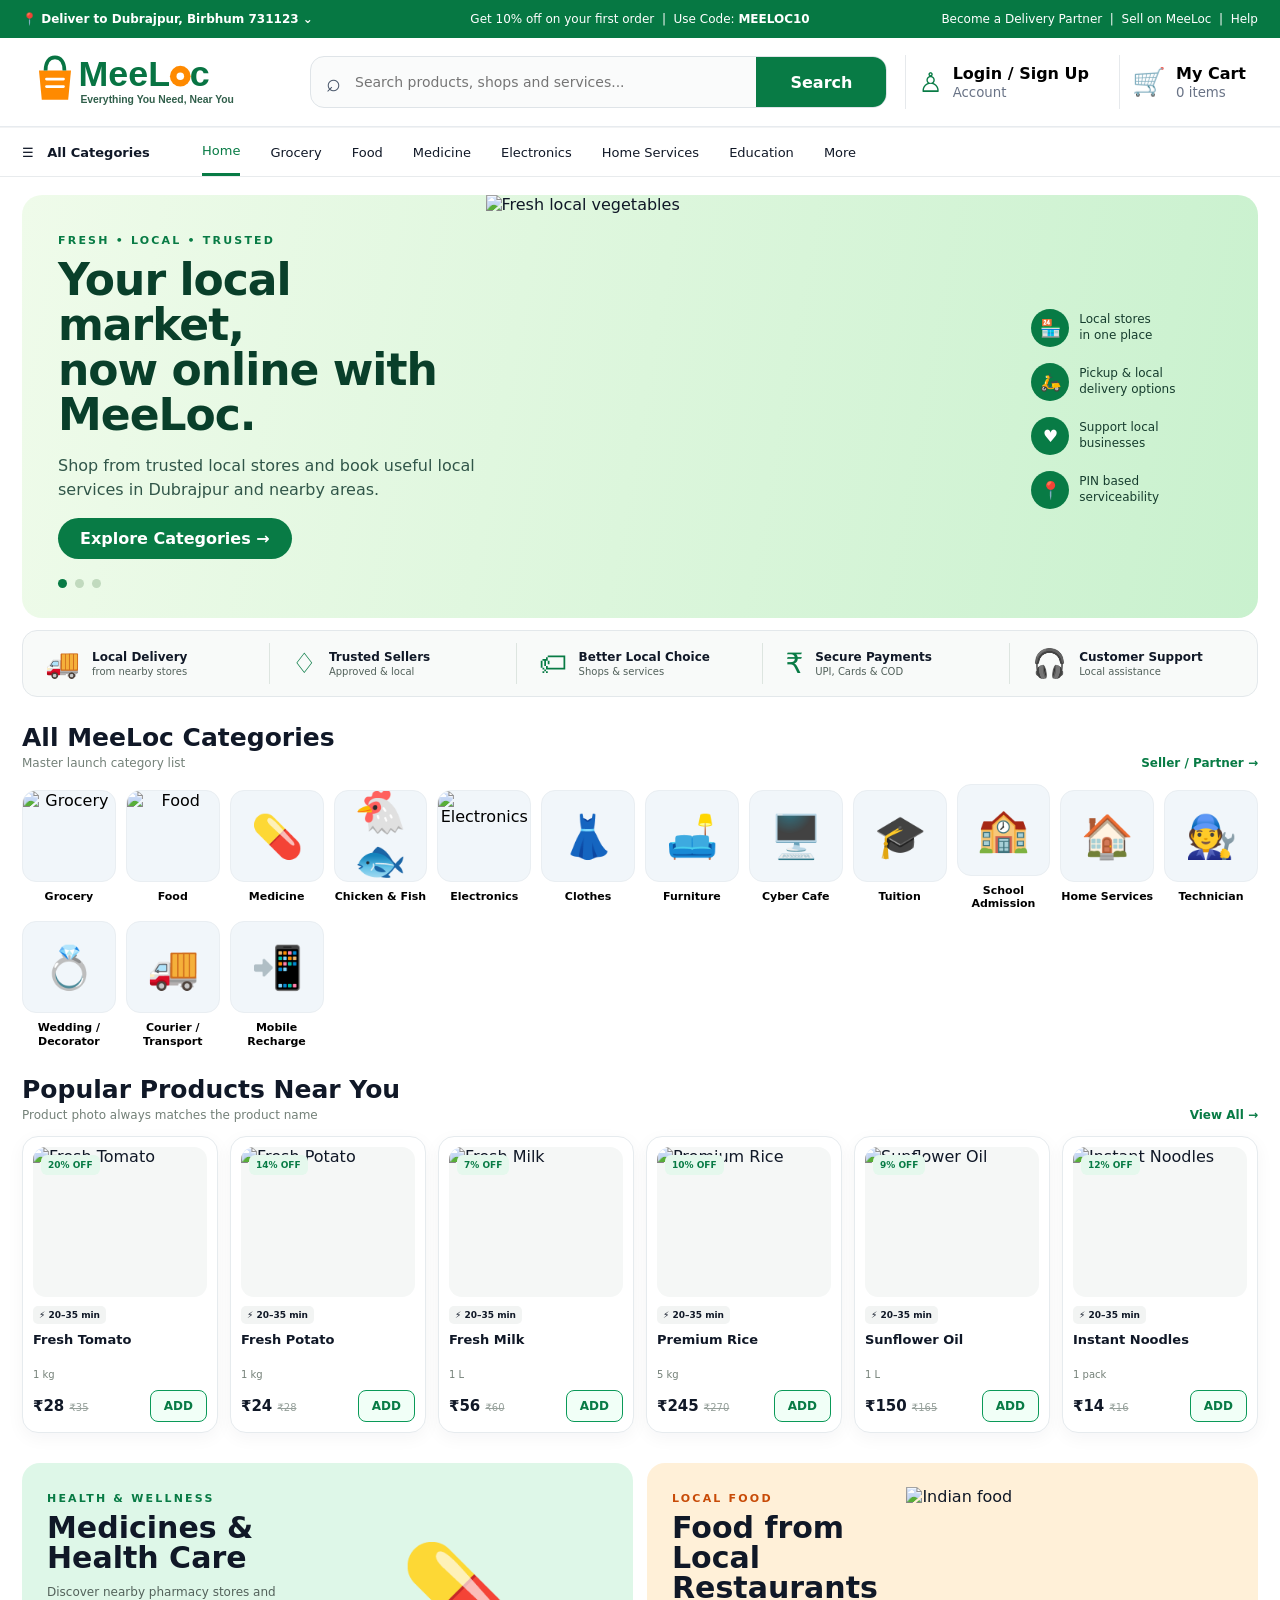
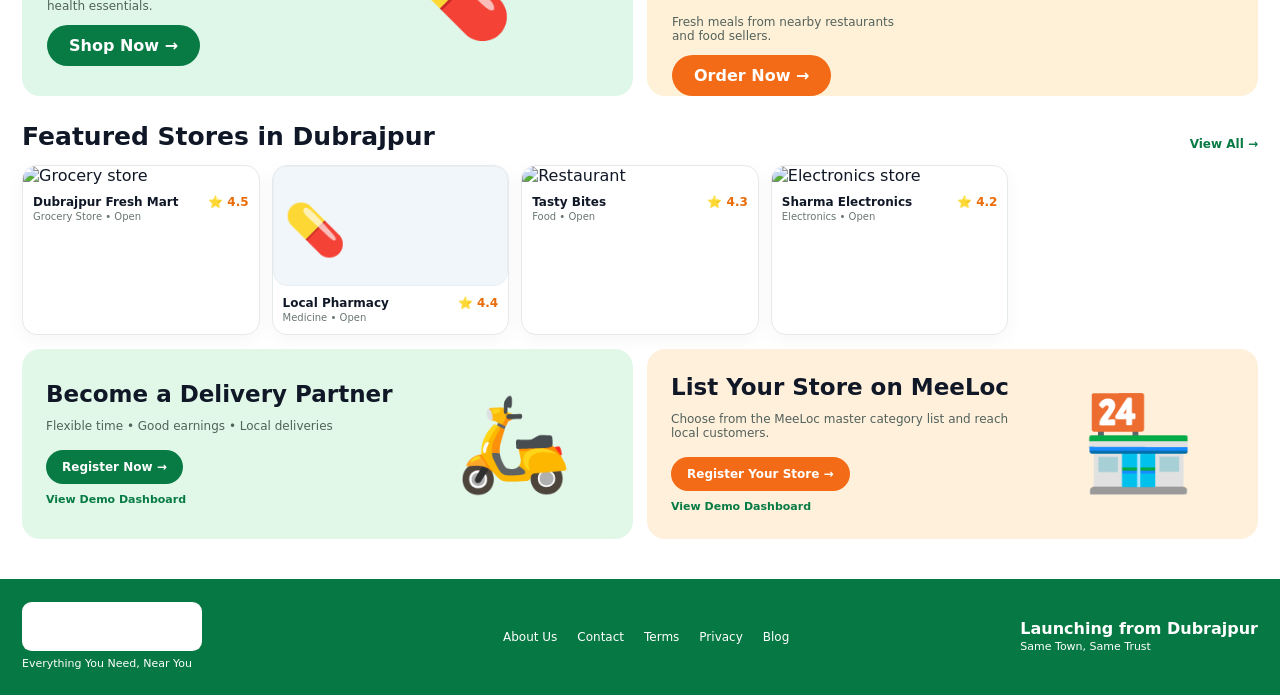
==== commit 521b1854: "Use master MeeLoc categories and correct matching product images" ====
--- a/index.html
+++ b/index.html
@@ -1,17 +1,41 @@
 <!doctype html><html lang="en"><head><meta charset="utf-8"><meta name="viewport" content="width=device-width,initial-scale=1"><title>MeeLoc — Your Local Marketplace</title><meta name="description" content="MeeLoc connects local stores and customers in your service area."><link rel="stylesheet" href="styles.css"><link rel="stylesheet" href="real.css"></head><body class="storefront-v2">
 <div class="market-top"><div class="container market-top-inner"><div>📍 Deliver to <b>Dubrajpur, Birbhum 731123</b>⌄</div><div class="promo-copy">Get 10% off on your first order &nbsp;|&nbsp; Use Code: <b>MEELOC10</b></div><div><a href="delivery-register.html">Become a Delivery Partner</a> &nbsp;|&nbsp; <a href="seller-register.html">Sell on MeeLoc</a> &nbsp;|&nbsp; Help</div></div></div>
-<header class="market-header"><div class="container market-head-row"><a class="market-logo" href="index.html"><img src="assets/logo.svg" alt="MeeLoc"></a><div class="market-search"><span>⌕</span><input id="searchInput" placeholder="Search for products, groceries, medicines and more..."><button id="searchBtn">Search</button></div><button class="market-account" id="loginBtn"><span class="account-icon">♙</span><span><b>Login / Sign Up</b><small>Account</small></span></button><button class="market-cart" id="cartBtn"><span>🛒</span><span><b>My Cart</b><small><span id="cartCount">0</span> items</small></span></button></div></header>
-<nav class="market-nav"><div class="container market-nav-inner"><a class="allcat" href="#categories">☰ &nbsp; All Categories</a><a class="active" href="index.html">Home</a><a href="#categories">Groceries</a><a href="#categories">Medicines</a><a href="#categories">Food</a><a href="#categories">Home Services</a><a href="#categories">Electronics</a><a href="#categories">Fashion</a><a href="#categories">Education</a><a href="#partners">More</a></div></nav>
+<header class="market-header"><div class="container market-head-row"><a class="market-logo" href="index.html"><img src="assets/logo.svg" alt="MeeLoc"></a><div class="market-search"><span>⌕</span><input id="searchInput" placeholder="Search products, shops and services..."><button id="searchBtn">Search</button></div><button class="market-account" id="loginBtn"><span class="account-icon">♙</span><span><b>Login / Sign Up</b><small>Account</small></span></button><button class="market-cart" id="cartBtn"><span>🛒</span><span><b>My Cart</b><small><span id="cartCount">0</span> items</small></span></button></div></header>
+<nav class="market-nav"><div class="container market-nav-inner"><a class="allcat" href="#categories">☰ &nbsp; All Categories</a><a class="active" href="index.html">Home</a><a href="#categories">Grocery</a><a href="#categories">Food</a><a href="#categories">Medicine</a><a href="#categories">Electronics</a><a href="#categories">Home Services</a><a href="#categories">Education</a><a href="#partners">More</a></div></nav>
 <main class="container market-main">
-<section class="market-hero"><div class="market-hero-copy"><span class="mini-label">FRESH • LOCAL • TRUSTED</span><h1>Fresh Groceries.<br>Faster Local Delivery.</h1><p>Shop from trusted local stores in Dubrajpur and nearby areas. Your local market, now online with MeeLoc.</p><button class="primary-market-btn" data-scroll="#categories">Shop Now →</button><div class="hero-dots"><span></span><i></i><i></i></div></div><div class="hero-photo"><img src="https://loremflickr.com/900/600/local-market,grocery?lock=101" alt="Local grocery market"></div><div class="hero-points"><div><b>🌿</b><span>Fresh products<br>from local stores</span></div><div><b>◷</b><span>Quick delivery<br>to your doorstep</span></div><div><b>♥</b><span>Support local<br>businesses</span></div><div><b>🛵</b><span>A stronger local<br>community together</span></div></div></section>
-<section class="market-benefits"><div><span>🚚</span><p><b>Fast Delivery</b><small>from local stores</small></p></div><div><span>♢</span><p><b>Trusted Sellers</b><small>Verified & local</small></p></div><div><span>🏷</span><p><b>Best Prices</b><small>Save more</small></p></div><div><span>₹</span><p><b>Secure Payments</b><small>UPI, Cards & COD</small></p></div><div><span>🎧</span><p><b>Customer Support</b><small>Local assistance</small></p></div></section>
-<section id="categories" class="market-section"><div class="market-title"><h2>Shop by Category</h2><a href="#products">View All →</a></div><div class="category-grid">
-<button class="category-card searchable-item"><span class="category-photo"><img src="https://loremflickr.com/260/190/grocery,vegetables?lock=11" alt="Grocery"></span><span>Grocery</span></button><button class="category-card searchable-item"><span class="category-photo"><img src="https://loremflickr.com/260/190/pharmacy,medicine?lock=12" alt="Medicines"></span><span>Medicines</span></button><button class="category-card searchable-item"><span class="category-photo"><img src="https://loremflickr.com/260/190/restaurant,food?lock=13" alt="Food"></span><span>Food</span></button><button class="category-card searchable-item"><span class="category-photo"><img src="https://loremflickr.com/260/190/electrician,repair?lock=14" alt="Home Service"></span><span>Home Service</span></button><button class="category-card searchable-item"><span class="category-photo"><img src="https://loremflickr.com/260/190/electronics,gadgets?lock=15" alt="Electronics"></span><span>Electronics</span></button><button class="category-card searchable-item"><span class="category-photo"><img src="https://loremflickr.com/260/190/fashion,clothes?lock=16" alt="Fashion"></span><span>Fashion</span></button><button class="category-card searchable-item"><span class="category-photo"><img src="https://loremflickr.com/260/190/computer,cyber-cafe?lock=17" alt="Online Cyber Cafe"></span><span>Online Cyber Cafe</span></button><button class="category-card searchable-item"><span class="category-photo"><img src="https://loremflickr.com/260/190/chicken,meat-shop?lock=18" alt="Chicken Shop"></span><span>Chicken Shop</span></button><button class="category-card searchable-item"><span class="category-photo"><img src="https://loremflickr.com/260/190/student,tutor?lock=19" alt="Tuition"></span><span>Tuition</span></button><button class="category-card searchable-item"><span class="category-photo"><img src="https://loremflickr.com/260/190/school,classroom?lock=20" alt="School Admission"></span><span>School Admission</span></button><button class="category-card searchable-item"><span class="category-photo"><img src="https://loremflickr.com/260/190/furniture,sofa?lock=21" alt="Furniture"></span><span>Furniture</span></button><button class="category-card searchable-item"><span class="category-photo"><img src="https://loremflickr.com/260/190/home-decor,decoration?lock=22" alt="Decorator"></span><span>Decorator</span></button>
+<section class="market-hero"><div class="market-hero-copy"><span class="mini-label">FRESH • LOCAL • TRUSTED</span><h1>Your local market,<br>now online with MeeLoc.</h1><p>Shop from trusted local stores and book useful local services in Dubrajpur and nearby areas.</p><button class="primary-market-btn" data-scroll="#categories">Explore Categories →</button><div class="hero-dots"><span></span><i></i><i></i></div></div><div class="hero-photo"><img src="https://commons.wikimedia.org/wiki/Special:Redirect/file/Fresh_vegetables_being_sold.jpg" alt="Fresh local vegetables"></div><div class="hero-points"><div><b>🏪</b><span>Local stores<br>in one place</span></div><div><b>🛵</b><span>Pickup & local<br>delivery options</span></div><div><b>♥</b><span>Support local<br>businesses</span></div><div><b>📍</b><span>PIN based<br>serviceability</span></div></div></section>
+<section class="market-benefits"><div><span>🚚</span><p><b>Local Delivery</b><small>from nearby stores</small></p></div><div><span>♢</span><p><b>Trusted Sellers</b><small>Approved & local</small></p></div><div><span>🏷</span><p><b>Better Local Choice</b><small>Shops & services</small></p></div><div><span>₹</span><p><b>Secure Payments</b><small>UPI, Cards & COD</small></p></div><div><span>🎧</span><p><b>Customer Support</b><small>Local assistance</small></p></div></section>
+<section id="categories" class="market-section"><div class="market-title"><div><h2>All MeeLoc Categories</h2><p>Master launch category list</p></div><a href="#partners">Seller / Partner →</a></div><div class="category-grid">
+<button class="category-card searchable-item"><span class="category-photo"><img src="https://commons.wikimedia.org/wiki/Special:Redirect/file/Fresh_vegetables_being_sold.jpg" alt="Grocery"></span><span>Grocery</span></button>
+<button class="category-card searchable-item"><span class="category-photo"><img src="https://commons.wikimedia.org/wiki/Special:Redirect/file/Indian_biryani.jpg" alt="Food"></span><span>Food</span></button>
+<button class="category-card searchable-item"><span class="category-photo" style="font-size:42px">💊</span><span>Medicine</span></button>
+<button class="category-card searchable-item"><span class="category-photo" style="font-size:42px">🐔🐟</span><span>Chicken & Fish</span></button>
+<button class="category-card searchable-item"><span class="category-photo"><img src="https://commons.wikimedia.org/wiki/Special:Redirect/file/Dabri_Oppo-Vivo_shop.jpg" alt="Electronics"></span><span>Electronics</span></button>
+<button class="category-card searchable-item"><span class="category-photo" style="font-size:42px">👗</span><span>Clothes</span></button>
+<button class="category-card searchable-item"><span class="category-photo" style="font-size:42px">🛋️</span><span>Furniture</span></button>
+<button class="category-card searchable-item"><span class="category-photo" style="font-size:42px">🖥️</span><span>Cyber Cafe</span></button>
+<button class="category-card searchable-item"><span class="category-photo" style="font-size:42px">🎓</span><span>Tuition</span></button>
+<button class="category-card searchable-item"><span class="category-photo" style="font-size:42px">🏫</span><span>School Admission</span></button>
+<button class="category-card searchable-item"><span class="category-photo" style="font-size:42px">🏠</span><span>Home Services</span></button>
+<button class="category-card searchable-item"><span class="category-photo" style="font-size:42px">🧑‍🔧</span><span>Technician</span></button>
+<button class="category-card searchable-item"><span class="category-photo" style="font-size:42px">💍</span><span>Wedding / Decorator</span></button>
+<button class="category-card searchable-item"><span class="category-photo" style="font-size:42px">🚚</span><span>Courier / Transport</span></button>
+<button class="category-card searchable-item"><span class="category-photo" style="font-size:42px">📲</span><span>Mobile Recharge</span></button>
 </div></section>
-<section id="products" class="market-section"><div class="market-title"><div><h2>Popular Products Near You</h2><p>Real-image product cards for the current test UI</p></div><a href="#products">See all products →</a></div><div class="product-grid">
-<div class="product-card searchable-item"><div class="product-pic"><span class="discount">20% OFF</span><img src="https://loremflickr.com/360/300/tomatoes?lock=31" alt="Tomatoes"></div><span class="eta">⚡ 20–35 min</span><h3>Fresh Tomato</h3><p>1 kg</p><div class="product-bottom"><div><strong>₹28</strong> <del>₹35</del></div><button class="add-btn" data-product="Fresh Tomato 1kg">ADD</button></div></div><div class="product-card searchable-item"><div class="product-pic"><span class="discount">14% OFF</span><img src="https://loremflickr.com/360/300/potatoes?lock=32" alt="Potatoes"></div><span class="eta">⚡ 20–35 min</span><h3>Fresh Potato</h3><p>1 kg</p><div class="product-bottom"><div><strong>₹24</strong> <del>₹28</del></div><button class="add-btn" data-product="Fresh Potato 1kg">ADD</button></div></div><div class="product-card searchable-item"><div class="product-pic"><span class="discount">7% OFF</span><img src="https://loremflickr.com/360/300/milk,bottle?lock=33" alt="Milk"></div><span class="eta">⚡ 20–35 min</span><h3>Fresh Milk</h3><p>1 L</p><div class="product-bottom"><div><strong>₹56</strong> <del>₹60</del></div><button class="add-btn" data-product="Fresh Milk 1L">ADD</button></div></div><div class="product-card searchable-item"><div class="product-pic"><span class="discount">10% OFF</span><img src="https://loremflickr.com/360/300/rice,bag?lock=34" alt="Rice"></div><span class="eta">⚡ 20–35 min</span><h3>Premium Rice</h3><p>5 kg</p><div class="product-bottom"><div><strong>₹245</strong> <del>₹270</del></div><button class="add-btn" data-product="Premium Rice 5kg">ADD</button></div></div><div class="product-card searchable-item"><div class="product-pic"><span class="discount">9% OFF</span><img src="https://loremflickr.com/360/300/cooking-oil,bottle?lock=35" alt="Cooking oil"></div><span class="eta">⚡ 20–35 min</span><h3>Sunflower Oil</h3><p>1 L</p><div class="product-bottom"><div><strong>₹150</strong> <del>₹165</del></div><button class="add-btn" data-product="Sunflower Oil 1L">ADD</button></div></div><div class="product-card searchable-item"><div class="product-pic"><span class="discount">12% OFF</span><img src="https://loremflickr.com/360/300/noodles,instant-food?lock=36" alt="Noodles"></div><span class="eta">⚡ 20–35 min</span><h3>Instant Noodles</h3><p>1 pack</p><div class="product-bottom"><div><strong>₹14</strong> <del>₹16</del></div><button class="add-btn" data-product="Instant Noodles">ADD</button></div></div>
+<section id="products" class="market-section"><div class="market-title"><div><h2>Popular Products Near You</h2><p>Product photo always matches the product name</p></div><a href="#products">View All →</a></div><div class="product-grid">
+<div class="product-card searchable-item"><div class="product-pic"><span class="discount">20% OFF</span><img src="https://commons.wikimedia.org/wiki/Special:Redirect/file/Tomato_%281%29.jpg" alt="Fresh Tomato"></div><span class="eta">⚡ 20–35 min</span><h3>Fresh Tomato</h3><p>1 kg</p><div class="product-bottom"><div><strong>₹28</strong> <del>₹35</del></div><button class="add-btn" data-product="Fresh Tomato 1kg">ADD</button></div></div>
+<div class="product-card searchable-item"><div class="product-pic"><span class="discount">14% OFF</span><img src="https://commons.wikimedia.org/wiki/Special:Redirect/file/Potato.jpg" alt="Fresh Potato"></div><span class="eta">⚡ 20–35 min</span><h3>Fresh Potato</h3><p>1 kg</p><div class="product-bottom"><div><strong>₹24</strong> <del>₹28</del></div><button class="add-btn" data-product="Fresh Potato 1kg">ADD</button></div></div>
+<div class="product-card searchable-item"><div class="product-pic"><span class="discount">7% OFF</span><img src="https://commons.wikimedia.org/wiki/Special:Redirect/file/Milk-bottle.jpg" alt="Fresh Milk"></div><span class="eta">⚡ 20–35 min</span><h3>Fresh Milk</h3><p>1 L</p><div class="product-bottom"><div><strong>₹56</strong> <del>₹60</del></div><button class="add-btn" data-product="Fresh Milk 1L">ADD</button></div></div>
+<div class="product-card searchable-item"><div class="product-pic"><span class="discount">10% OFF</span><img src="https://commons.wikimedia.org/wiki/Special:Redirect/file/Uncooked_ST25_rice_on_bamboo_surface.jpg" alt="Premium Rice"></div><span class="eta">⚡ 20–35 min</span><h3>Premium Rice</h3><p>5 kg</p><div class="product-bottom"><div><strong>₹245</strong> <del>₹270</del></div><button class="add-btn" data-product="Premium Rice 5kg">ADD</button></div></div>
+<div class="product-card searchable-item"><div class="product-pic"><span class="discount">9% OFF</span><img src="https://commons.wikimedia.org/wiki/Special:Redirect/file/Bottle_1_liter_Sunflower_refined_oil.jpg" alt="Sunflower Oil"></div><span class="eta">⚡ 20–35 min</span><h3>Sunflower Oil</h3><p>1 L</p><div class="product-bottom"><div><strong>₹150</strong> <del>₹165</del></div><button class="add-btn" data-product="Sunflower Oil 1L">ADD</button></div></div>
+<div class="product-card searchable-item"><div class="product-pic"><span class="discount">12% OFF</span><img src="https://commons.wikimedia.org/wiki/Special:Redirect/file/Instantnoodles.jpg" alt="Instant Noodles"></div><span class="eta">⚡ 20–35 min</span><h3>Instant Noodles</h3><p>1 pack</p><div class="product-bottom"><div><strong>₹14</strong> <del>₹16</del></div><button class="add-btn" data-product="Instant Noodles">ADD</button></div></div>
 </div></section>
-<section class="market-promo-grid"><article class="market-promo medicine"><div><span class="mini-label">HEALTH & WELLNESS</span><h2>Medicines & Health Care</h2><p>Discover nearby pharmacy stores and health essentials.</p><button class="promo-btn green" data-toast="Pharmacy catalog demo">Shop Now →</button></div><img src="https://loremflickr.com/600/400/pharmacy,medicine?lock=41" alt="Pharmacy"></article><article class="market-promo petcare"><div><span class="mini-label orange-text">LOCAL FOOD</span><h2>Food from Local Restaurants</h2><p>Fresh meals from nearby restaurants and food sellers.</p><button class="promo-btn orange" data-toast="Restaurant catalog demo">Order Now →</button></div><img src="https://loremflickr.com/600/400/indian-food,restaurant?lock=42" alt="Local food"></article></section>
-<section class="market-section"><div class="market-title"><h2>Featured Stores in Dubrajpur</h2><a href="#stores">View All →</a></div><div class="featured-stores" id="stores"><article class="featured-store searchable-item"><img src="https://loremflickr.com/420/250/grocery-store?lock=51" alt="Grocery store"><div><b>Dubrajpur Fresh Mart</b><span>⭐ 4.5</span></div><p>Grocery Store • Open</p></article><article class="featured-store searchable-item"><img src="https://loremflickr.com/420/250/pharmacy-store?lock=52" alt="Pharmacy store"><div><b>Local Pharmacy</b><span>⭐ 4.4</span></div><p>Pharmacy • Open</p></article><article class="featured-store searchable-item"><img src="https://loremflickr.com/420/250/restaurant-shop?lock=53" alt="Restaurant"><div><b>Tasty Bites</b><span>⭐ 4.3</span></div><p>Restaurant • Open</p></article><article class="featured-store searchable-item"><img src="https://loremflickr.com/420/250/electronics-store?lock=54" alt="Electronics store"><div><b>Sharma Electronics</b><span>⭐ 4.2</span></div><p>Electronics • Open</p></article><article class="featured-store searchable-item"><img src="https://loremflickr.com/420/250/home-service,repair-shop?lock=55" alt="Home service"><div><b>HomeFix Services</b><span>⭐ 4.5</span></div><p>Home Service • Available</p></article></div></section>
-<section id="partners" class="partner-cta-grid"><article class="partner-cta delivery"><div><h2>Become a Delivery Partner</h2><p>Flexible time • Good earnings • Local deliveries</p><a class="partner-link green" href="delivery-register.html">Register Now →</a><a class="demo-link" href="delivery-dashboard.html">View Demo Dashboard</a></div><img src="https://loremflickr.com/450/300/delivery-rider,motorcycle?lock=61" alt="Delivery rider"></article><article class="partner-cta seller"><div><h2>List Your Store on MeeLoc</h2><p>Grow your business • Reach more customers</p><a class="partner-link orange" href="seller-register.html">Register Your Store →</a><a class="demo-link" href="seller-dashboard.html">View Demo Dashboard</a></div><img src="https://loremflickr.com/450/300/local-shop,storefront?lock=62" alt="Local store"></article></section>
-</main><footer class="market-footer"><div class="container market-footer-inner"><div><img src="assets/logo.svg" alt="MeeLoc"><p>Everything You Need, Near You</p></div><div class="footer-links-v2"><a href="#">About Us</a><a href="#">Contact</a><a href="#">Terms</a><a href="#">Privacy</a><a href="#">Blog</a></div><div><b>Follow Us</b><p>● &nbsp; ◎ &nbsp; ▶ &nbsp; in</p></div></div></footer><div id="uiOverlay" class="ui-overlay" aria-hidden="true"><div class="ui-modal"><button class="modal-close" id="modalClose">×</button><div id="modalContent"></div></div></div><div id="toast" class="toast"></div><script src="script.js"></script></body></html>+<section class="market-promo-grid"><article class="market-promo medicine"><div><span class="mini-label">HEALTH & WELLNESS</span><h2>Medicines & Health Care</h2><p>Discover nearby pharmacy stores and health essentials.</p><button class="promo-btn green" data-toast="Pharmacy catalog demo">Shop Now →</button></div><span style="font-size:90px;display:grid;place-items:center">💊</span></article><article class="market-promo petcare"><div><span class="mini-label orange-text">LOCAL FOOD</span><h2>Food from Local Restaurants</h2><p>Fresh meals from nearby restaurants and food sellers.</p><button class="promo-btn orange" data-toast="Restaurant catalog demo">Order Now →</button></div><img src="https://commons.wikimedia.org/wiki/Special:Redirect/file/Indian_biryani.jpg" alt="Indian food"></article></section>
+<section class="market-section"><div class="market-title"><h2>Featured Stores in Dubrajpur</h2><a href="#stores">View All →</a></div><div class="featured-stores" id="stores">
+<article class="featured-store searchable-item"><img src="https://commons.wikimedia.org/wiki/Special:Redirect/file/Fresh_vegetables_being_sold.jpg" alt="Grocery store"><div><b>Dubrajpur Fresh Mart</b><span>⭐ 4.5</span></div><p>Grocery Store • Open</p></article>
+<article class="featured-store searchable-item"><div class="category-photo" style="height:120px;font-size:50px">💊</div><div><b>Local Pharmacy</b><span>⭐ 4.4</span></div><p>Medicine • Open</p></article>
+<article class="featured-store searchable-item"><img src="https://commons.wikimedia.org/wiki/Special:Redirect/file/Indian_biryani.jpg" alt="Restaurant"><div><b>Tasty Bites</b><span>⭐ 4.3</span></div><p>Food • Open</p></article>
+<article class="featured-store searchable-item"><img src="https://commons.wikimedia.org/wiki/Special:Redirect/file/Dabri_Oppo-Vivo_shop.jpg" alt="Electronics store"><div><b>Sharma Electronics</b><span>⭐ 4.2</span></div><p>Electronics • Open</p></article>
+</div></section>
+<section id="partners" class="partner-cta-grid"><article class="partner-cta delivery"><div><h2>Become a Delivery Partner</h2><p>Flexible time • Good earnings • Local deliveries</p><a class="partner-link green" href="delivery-register.html">Register Now →</a><a class="demo-link" href="delivery-dashboard.html">View Demo Dashboard</a></div><span style="font-size:92px;text-align:center">🛵</span></article><article class="partner-cta seller"><div><h2>List Your Store on MeeLoc</h2><p>Choose from the MeeLoc master category list and reach local customers.</p><a class="partner-link orange" href="seller-register.html">Register Your Store →</a><a class="demo-link" href="seller-dashboard.html">View Demo Dashboard</a></div><span style="font-size:92px;text-align:center">🏪</span></article></section>
+</main><footer class="market-footer"><div class="container market-footer-inner"><div><img src="assets/logo.svg" alt="MeeLoc"><p>Everything You Need, Near You</p></div><div class="footer-links-v2"><a href="#">About Us</a><a href="#">Contact</a><a href="#">Terms</a><a href="#">Privacy</a><a href="#">Blog</a></div><div><b>Launching from Dubrajpur</b><p>Same Town, Same Trust</p></div></div></footer><div id="uiOverlay" class="ui-overlay" aria-hidden="true"><div class="ui-modal"><button class="modal-close" id="modalClose">×</button><div id="modalContent"></div></div></div><div id="toast" class="toast"></div><script src="script.js"></script></body></html>
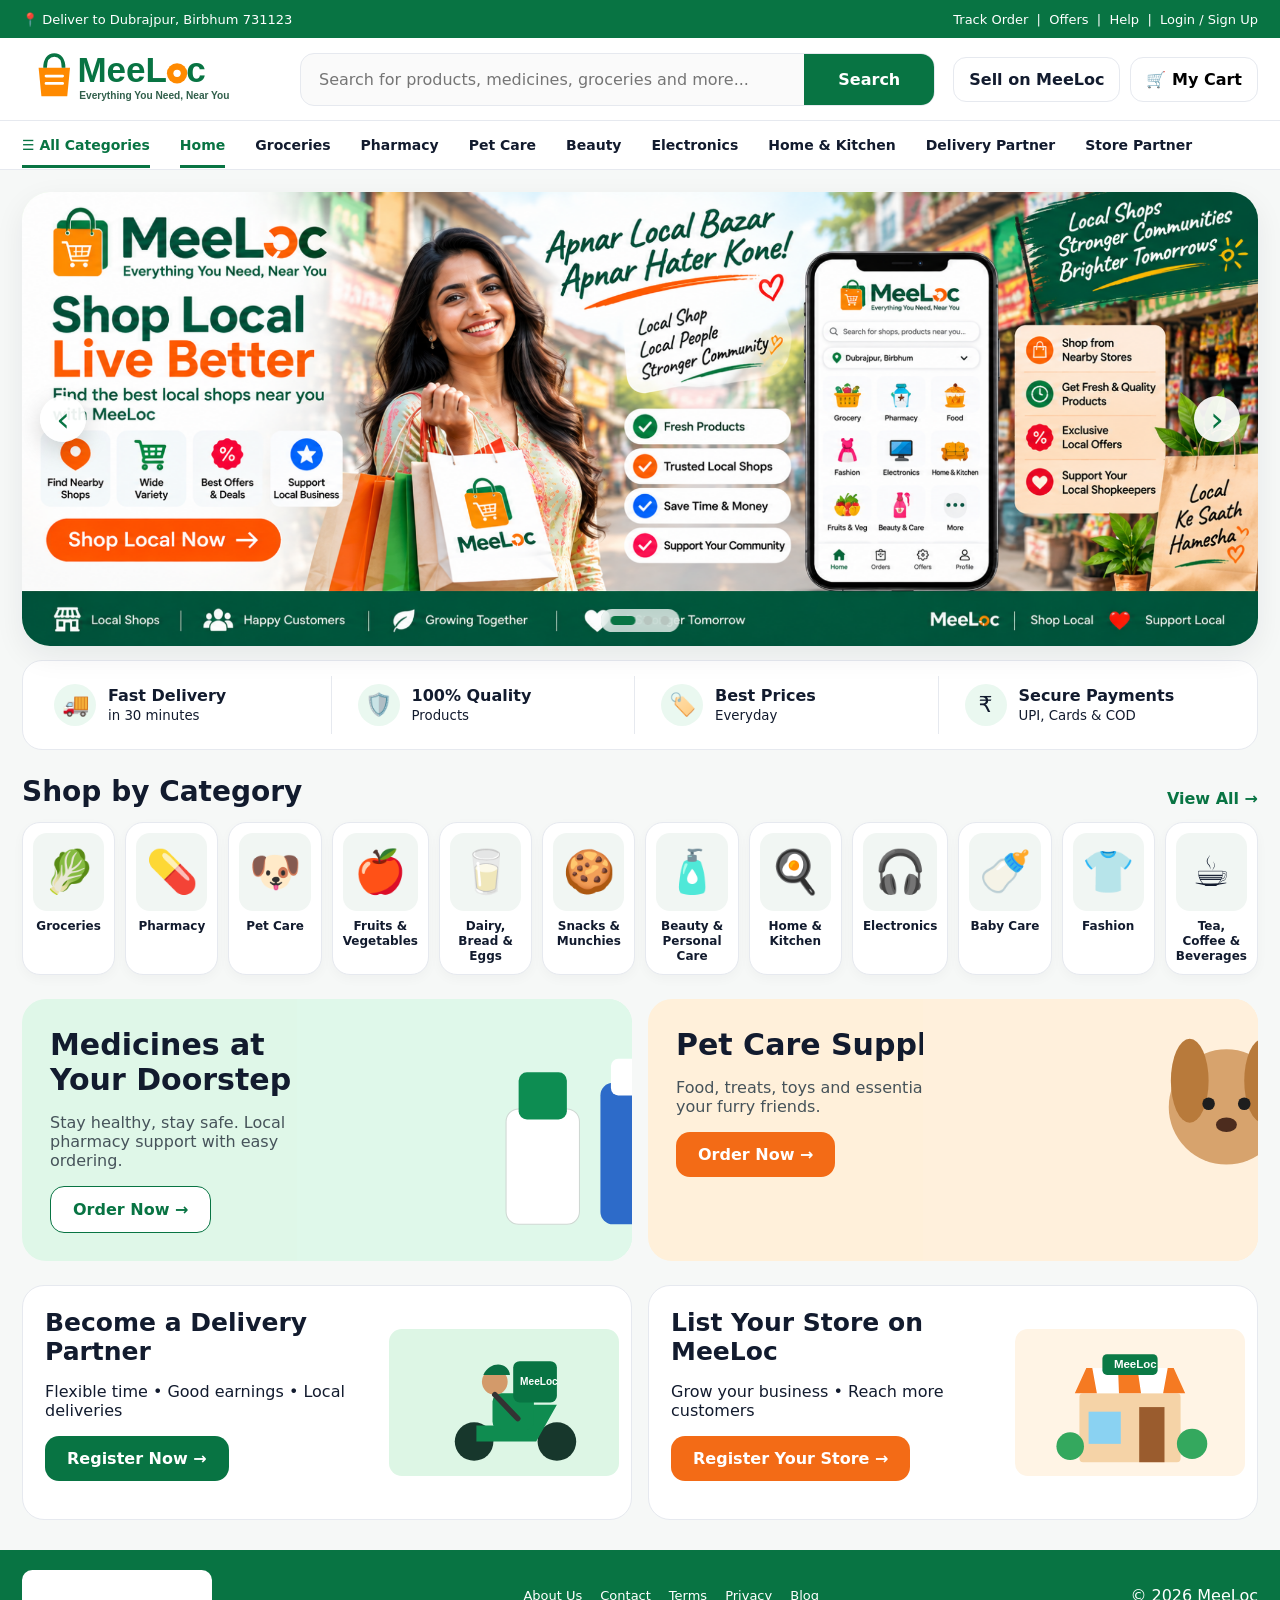
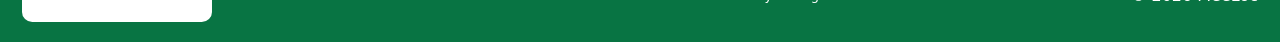
==== commit c57c4b87: "Add files via upload" ====
--- a/index.html
+++ b/index.html
@@ -1,41 +1,68 @@
-<!doctype html><html lang="en"><head><meta charset="utf-8"><meta name="viewport" content="width=device-width,initial-scale=1"><title>MeeLoc — Your Local Marketplace</title><meta name="description" content="MeeLoc connects local stores and customers in your service area."><link rel="stylesheet" href="styles.css"><link rel="stylesheet" href="real.css"></head><body class="storefront-v2">
-<div class="market-top"><div class="container market-top-inner"><div>📍 Deliver to <b>Dubrajpur, Birbhum 731123</b>⌄</div><div class="promo-copy">Get 10% off on your first order &nbsp;|&nbsp; Use Code: <b>MEELOC10</b></div><div><a href="delivery-register.html">Become a Delivery Partner</a> &nbsp;|&nbsp; <a href="seller-register.html">Sell on MeeLoc</a> &nbsp;|&nbsp; Help</div></div></div>
-<header class="market-header"><div class="container market-head-row"><a class="market-logo" href="index.html"><img src="assets/logo.svg" alt="MeeLoc"></a><div class="market-search"><span>⌕</span><input id="searchInput" placeholder="Search products, shops and services..."><button id="searchBtn">Search</button></div><button class="market-account" id="loginBtn"><span class="account-icon">♙</span><span><b>Login / Sign Up</b><small>Account</small></span></button><button class="market-cart" id="cartBtn"><span>🛒</span><span><b>My Cart</b><small><span id="cartCount">0</span> items</small></span></button></div></header>
-<nav class="market-nav"><div class="container market-nav-inner"><a class="allcat" href="#categories">☰ &nbsp; All Categories</a><a class="active" href="index.html">Home</a><a href="#categories">Grocery</a><a href="#categories">Food</a><a href="#categories">Medicine</a><a href="#categories">Electronics</a><a href="#categories">Home Services</a><a href="#categories">Education</a><a href="#partners">More</a></div></nav>
-<main class="container market-main">
-<section class="market-hero"><div class="market-hero-copy"><span class="mini-label">FRESH • LOCAL • TRUSTED</span><h1>Your local market,<br>now online with MeeLoc.</h1><p>Shop from trusted local stores and book useful local services in Dubrajpur and nearby areas.</p><button class="primary-market-btn" data-scroll="#categories">Explore Categories →</button><div class="hero-dots"><span></span><i></i><i></i></div></div><div class="hero-photo"><img src="https://commons.wikimedia.org/wiki/Special:Redirect/file/Fresh_vegetables_being_sold.jpg" alt="Fresh local vegetables"></div><div class="hero-points"><div><b>🏪</b><span>Local stores<br>in one place</span></div><div><b>🛵</b><span>Pickup & local<br>delivery options</span></div><div><b>♥</b><span>Support local<br>businesses</span></div><div><b>📍</b><span>PIN based<br>serviceability</span></div></div></section>
-<section class="market-benefits"><div><span>🚚</span><p><b>Local Delivery</b><small>from nearby stores</small></p></div><div><span>♢</span><p><b>Trusted Sellers</b><small>Approved & local</small></p></div><div><span>🏷</span><p><b>Better Local Choice</b><small>Shops & services</small></p></div><div><span>₹</span><p><b>Secure Payments</b><small>UPI, Cards & COD</small></p></div><div><span>🎧</span><p><b>Customer Support</b><small>Local assistance</small></p></div></section>
-<section id="categories" class="market-section"><div class="market-title"><div><h2>All MeeLoc Categories</h2><p>Master launch category list</p></div><a href="#partners">Seller / Partner →</a></div><div class="category-grid">
-<button class="category-card searchable-item"><span class="category-photo"><img src="https://commons.wikimedia.org/wiki/Special:Redirect/file/Fresh_vegetables_being_sold.jpg" alt="Grocery"></span><span>Grocery</span></button>
-<button class="category-card searchable-item"><span class="category-photo"><img src="https://commons.wikimedia.org/wiki/Special:Redirect/file/Indian_biryani.jpg" alt="Food"></span><span>Food</span></button>
-<button class="category-card searchable-item"><span class="category-photo" style="font-size:42px">💊</span><span>Medicine</span></button>
-<button class="category-card searchable-item"><span class="category-photo" style="font-size:42px">🐔🐟</span><span>Chicken & Fish</span></button>
-<button class="category-card searchable-item"><span class="category-photo"><img src="https://commons.wikimedia.org/wiki/Special:Redirect/file/Dabri_Oppo-Vivo_shop.jpg" alt="Electronics"></span><span>Electronics</span></button>
-<button class="category-card searchable-item"><span class="category-photo" style="font-size:42px">👗</span><span>Clothes</span></button>
-<button class="category-card searchable-item"><span class="category-photo" style="font-size:42px">🛋️</span><span>Furniture</span></button>
-<button class="category-card searchable-item"><span class="category-photo" style="font-size:42px">🖥️</span><span>Cyber Cafe</span></button>
-<button class="category-card searchable-item"><span class="category-photo" style="font-size:42px">🎓</span><span>Tuition</span></button>
-<button class="category-card searchable-item"><span class="category-photo" style="font-size:42px">🏫</span><span>School Admission</span></button>
-<button class="category-card searchable-item"><span class="category-photo" style="font-size:42px">🏠</span><span>Home Services</span></button>
-<button class="category-card searchable-item"><span class="category-photo" style="font-size:42px">🧑‍🔧</span><span>Technician</span></button>
-<button class="category-card searchable-item"><span class="category-photo" style="font-size:42px">💍</span><span>Wedding / Decorator</span></button>
-<button class="category-card searchable-item"><span class="category-photo" style="font-size:42px">🚚</span><span>Courier / Transport</span></button>
-<button class="category-card searchable-item"><span class="category-photo" style="font-size:42px">📲</span><span>Mobile Recharge</span></button>
-</div></section>
-<section id="products" class="market-section"><div class="market-title"><div><h2>Popular Products Near You</h2><p>Product photo always matches the product name</p></div><a href="#products">View All →</a></div><div class="product-grid">
-<div class="product-card searchable-item"><div class="product-pic"><span class="discount">20% OFF</span><img src="https://commons.wikimedia.org/wiki/Special:Redirect/file/Tomato_%281%29.jpg" alt="Fresh Tomato"></div><span class="eta">⚡ 20–35 min</span><h3>Fresh Tomato</h3><p>1 kg</p><div class="product-bottom"><div><strong>₹28</strong> <del>₹35</del></div><button class="add-btn" data-product="Fresh Tomato 1kg">ADD</button></div></div>
-<div class="product-card searchable-item"><div class="product-pic"><span class="discount">14% OFF</span><img src="https://commons.wikimedia.org/wiki/Special:Redirect/file/Potato.jpg" alt="Fresh Potato"></div><span class="eta">⚡ 20–35 min</span><h3>Fresh Potato</h3><p>1 kg</p><div class="product-bottom"><div><strong>₹24</strong> <del>₹28</del></div><button class="add-btn" data-product="Fresh Potato 1kg">ADD</button></div></div>
-<div class="product-card searchable-item"><div class="product-pic"><span class="discount">7% OFF</span><img src="https://commons.wikimedia.org/wiki/Special:Redirect/file/Milk-bottle.jpg" alt="Fresh Milk"></div><span class="eta">⚡ 20–35 min</span><h3>Fresh Milk</h3><p>1 L</p><div class="product-bottom"><div><strong>₹56</strong> <del>₹60</del></div><button class="add-btn" data-product="Fresh Milk 1L">ADD</button></div></div>
-<div class="product-card searchable-item"><div class="product-pic"><span class="discount">10% OFF</span><img src="https://commons.wikimedia.org/wiki/Special:Redirect/file/Uncooked_ST25_rice_on_bamboo_surface.jpg" alt="Premium Rice"></div><span class="eta">⚡ 20–35 min</span><h3>Premium Rice</h3><p>5 kg</p><div class="product-bottom"><div><strong>₹245</strong> <del>₹270</del></div><button class="add-btn" data-product="Premium Rice 5kg">ADD</button></div></div>
-<div class="product-card searchable-item"><div class="product-pic"><span class="discount">9% OFF</span><img src="https://commons.wikimedia.org/wiki/Special:Redirect/file/Bottle_1_liter_Sunflower_refined_oil.jpg" alt="Sunflower Oil"></div><span class="eta">⚡ 20–35 min</span><h3>Sunflower Oil</h3><p>1 L</p><div class="product-bottom"><div><strong>₹150</strong> <del>₹165</del></div><button class="add-btn" data-product="Sunflower Oil 1L">ADD</button></div></div>
-<div class="product-card searchable-item"><div class="product-pic"><span class="discount">12% OFF</span><img src="https://commons.wikimedia.org/wiki/Special:Redirect/file/Instantnoodles.jpg" alt="Instant Noodles"></div><span class="eta">⚡ 20–35 min</span><h3>Instant Noodles</h3><p>1 pack</p><div class="product-bottom"><div><strong>₹14</strong> <del>₹16</del></div><button class="add-btn" data-product="Instant Noodles">ADD</button></div></div>
-</div></section>
-<section class="market-promo-grid"><article class="market-promo medicine"><div><span class="mini-label">HEALTH & WELLNESS</span><h2>Medicines & Health Care</h2><p>Discover nearby pharmacy stores and health essentials.</p><button class="promo-btn green" data-toast="Pharmacy catalog demo">Shop Now →</button></div><span style="font-size:90px;display:grid;place-items:center">💊</span></article><article class="market-promo petcare"><div><span class="mini-label orange-text">LOCAL FOOD</span><h2>Food from Local Restaurants</h2><p>Fresh meals from nearby restaurants and food sellers.</p><button class="promo-btn orange" data-toast="Restaurant catalog demo">Order Now →</button></div><img src="https://commons.wikimedia.org/wiki/Special:Redirect/file/Indian_biryani.jpg" alt="Indian food"></article></section>
-<section class="market-section"><div class="market-title"><h2>Featured Stores in Dubrajpur</h2><a href="#stores">View All →</a></div><div class="featured-stores" id="stores">
-<article class="featured-store searchable-item"><img src="https://commons.wikimedia.org/wiki/Special:Redirect/file/Fresh_vegetables_being_sold.jpg" alt="Grocery store"><div><b>Dubrajpur Fresh Mart</b><span>⭐ 4.5</span></div><p>Grocery Store • Open</p></article>
-<article class="featured-store searchable-item"><div class="category-photo" style="height:120px;font-size:50px">💊</div><div><b>Local Pharmacy</b><span>⭐ 4.4</span></div><p>Medicine • Open</p></article>
-<article class="featured-store searchable-item"><img src="https://commons.wikimedia.org/wiki/Special:Redirect/file/Indian_biryani.jpg" alt="Restaurant"><div><b>Tasty Bites</b><span>⭐ 4.3</span></div><p>Food • Open</p></article>
-<article class="featured-store searchable-item"><img src="https://commons.wikimedia.org/wiki/Special:Redirect/file/Dabri_Oppo-Vivo_shop.jpg" alt="Electronics store"><div><b>Sharma Electronics</b><span>⭐ 4.2</span></div><p>Electronics • Open</p></article>
-</div></section>
-<section id="partners" class="partner-cta-grid"><article class="partner-cta delivery"><div><h2>Become a Delivery Partner</h2><p>Flexible time • Good earnings • Local deliveries</p><a class="partner-link green" href="delivery-register.html">Register Now →</a><a class="demo-link" href="delivery-dashboard.html">View Demo Dashboard</a></div><span style="font-size:92px;text-align:center">🛵</span></article><article class="partner-cta seller"><div><h2>List Your Store on MeeLoc</h2><p>Choose from the MeeLoc master category list and reach local customers.</p><a class="partner-link orange" href="seller-register.html">Register Your Store →</a><a class="demo-link" href="seller-dashboard.html">View Demo Dashboard</a></div><span style="font-size:92px;text-align:center">🏪</span></article></section>
-</main><footer class="market-footer"><div class="container market-footer-inner"><div><img src="assets/logo.svg" alt="MeeLoc"><p>Everything You Need, Near You</p></div><div class="footer-links-v2"><a href="#">About Us</a><a href="#">Contact</a><a href="#">Terms</a><a href="#">Privacy</a><a href="#">Blog</a></div><div><b>Launching from Dubrajpur</b><p>Same Town, Same Trust</p></div></div></footer><div id="uiOverlay" class="ui-overlay" aria-hidden="true"><div class="ui-modal"><button class="modal-close" id="modalClose">×</button><div id="modalContent"></div></div></div><div id="toast" class="toast"></div><script src="script.js"></script></body></html>+<!doctype html><html><head><meta charset="utf-8"><meta name="viewport" content="width=device-width,initial-scale=1"><title>MeeLoc — Local Store</title><link rel="stylesheet" href="styles.css"></head><body>
+
+<div class="topbar"><div class="container inner"><div>📍 Deliver to Dubrajpur, Birbhum 731123</div><div>Track Order &nbsp;|&nbsp; Offers &nbsp;|&nbsp; Help &nbsp;|&nbsp; Login / Sign Up</div></div></div>
+<header class="header">
+  <div class="container headrow">
+    <a class="logo" href="index.html"><img src="assets/logo.svg" alt="MeeLoc"></a>
+    <div class="searchbar"><input id="searchInput" placeholder="Search for products, medicines, groceries and more..."><button data-toast="Search demo only for now">Search</button></div>
+    <div class="actions"><a class="actionpill" href="seller-register.html">Sell on MeeLoc</a><button class="actionpill" data-toast="Cart demo — checkout comes in next phase">🛒 My Cart</button></div>
+  </div>
+</header>
+<nav class="nav"><div class="container inner">
+<a href="index.html" class="active">☰ All Categories</a>
+<a href="index.html" class="active">Home</a>
+<a href="index.html#categories">Groceries</a><a href="index.html#categories">Pharmacy</a><a href="index.html#categories">Pet Care</a>
+<a href="index.html#categories">Beauty</a><a href="index.html#categories">Electronics</a><a href="index.html#categories">Home & Kitchen</a>
+<a href="delivery-register.html">Delivery Partner</a><a href="seller-register.html">Store Partner</a>
+</div></nav>
+
+<main class="container">
+<section class="hero-slider" aria-label="MeeLoc highlights">
+  <div class="slider-track">
+    <a class="slide active" href="#categories" aria-label="Shop local with MeeLoc">
+      <img src="assets/slider-shop-local.png" alt="Shop Local, Live Better with MeeLoc">
+    </a>
+    <a class="slide" href="seller-register.html" aria-label="Register your store on MeeLoc">
+      <img src="assets/slider-seller.png" alt="Join MeeLoc as a Seller">
+    </a>
+    <a class="slide" href="delivery-register.html" aria-label="Join MeeLoc as a delivery partner">
+      <img src="assets/slider-delivery.png" alt="Join MeeLoc as a Delivery Partner">
+    </a>
+  </div>
+  <button class="slider-arrow prev" type="button" aria-label="Previous slide">‹</button>
+  <button class="slider-arrow next" type="button" aria-label="Next slide">›</button>
+  <div class="slider-dots" role="tablist" aria-label="Choose slide">
+    <button class="dot active" type="button" aria-label="Slide 1" aria-selected="true"></button>
+    <button class="dot" type="button" aria-label="Slide 2" aria-selected="false"></button>
+    <button class="dot" type="button" aria-label="Slide 3" aria-selected="false"></button>
+  </div>
+</section>
+<div class="benefits">
+  <div class="benefit"><div class="bicon">🚚</div><div><b>Fast Delivery</b><br><small>in 30 minutes</small></div></div>
+  <div class="benefit"><div class="bicon">🛡️</div><div><b>100% Quality</b><br><small>Products</small></div></div>
+  <div class="benefit"><div class="bicon">🏷️</div><div><b>Best Prices</b><br><small>Everyday</small></div></div>
+  <div class="benefit"><div class="bicon">₹</div><div><b>Secure Payments</b><br><small>UPI, Cards & COD</small></div></div>
+</div>
+
+<section id="categories" class="section">
+  <div class="section-head"><h2>Shop by Category</h2><a href="#">View All →</a></div>
+  <div class="categories"><div class="cat"><div class="pic">🥬</div><span>Groceries</span></div><div class="cat"><div class="pic">💊</div><span>Pharmacy</span></div><div class="cat"><div class="pic">🐶</div><span>Pet Care</span></div><div class="cat"><div class="pic">🍎</div><span>Fruits & Vegetables</span></div><div class="cat"><div class="pic">🥛</div><span>Dairy, Bread & Eggs</span></div><div class="cat"><div class="pic">🍪</div><span>Snacks & Munchies</span></div><div class="cat"><div class="pic">🧴</div><span>Beauty & Personal Care</span></div><div class="cat"><div class="pic">🍳</div><span>Home & Kitchen</span></div><div class="cat"><div class="pic">🎧</div><span>Electronics</span></div><div class="cat"><div class="pic">🍼</div><span>Baby Care</span></div><div class="cat"><div class="pic">👕</div><span>Fashion</span></div><div class="cat"><div class="pic">☕</div><span>Tea, Coffee & Beverages</span></div></div>
+</section>
+
+<section class="section promos">
+  <div class="promo green"><h3>Medicines at<br>Your Doorstep</h3><p>Stay healthy, stay safe. Local pharmacy support with easy ordering.</p><button class="btn outline" data-toast="Medicine category demo">Order Now →</button><img src="assets/medicine.svg" alt=""></div>
+  <div class="promo orange"><h3>Pet Care Supplies</h3><p>Food, treats, toys and essentials for your furry friends.</p><button class="btn orange" data-toast="Pet care category demo">Order Now →</button><img src="assets/pet.svg" alt=""></div>
+</section>
+
+<section class="section join-grid">
+  <div class="join"><div><h3>Become a Delivery Partner</h3><p>Flexible time • Good earnings • Local deliveries</p><p><a class="btn green" href="delivery-register.html">Register Now →</a></p></div><img src="assets/rider.svg" alt=""></div>
+  <div class="join"><div><h3>List Your Store on MeeLoc</h3><p>Grow your business • Reach more customers</p><p><a class="btn orange" href="seller-register.html">Register Your Store →</a></p></div><img src="assets/store.svg" alt=""></div>
+</section>
+</main>
+
+<footer class="footer"><div class="container inner">
+  <img src="assets/logo.svg" alt="MeeLoc">
+  <div class="footer-links"><a href="#">About Us</a><a href="#">Contact</a><a href="#">Terms</a><a href="#">Privacy</a><a href="#">Blog</a></div>
+  <div>© 2026 MeeLoc</div>
+</div></footer><div id="toast" class="toast"></div><script src="script.js"></script>
+</body></html>
--- a/styles.css
+++ b/styles.css
@@ -1,3 +1,4 @@
+
 :root{
   --green:#087443;--green2:#0f9657;--green3:#eaf8f0;--orange:#f36b16;--orange2:#fff2e6;
   --ink:#121b2e;--muted:#697386;--line:#e6e9ef;--bg:#f6f8f7;--white:#fff;
@@ -7,60 +8,56 @@
 a{color:inherit;text-decoration:none} button,input,select,textarea{font:inherit}.container{max-width:1460px;margin:auto;padding:0 22px}
 .topbar{background:var(--green);color:white;font-size:13px}.topbar .inner{min-height:38px;display:flex;align-items:center;justify-content:space-between;gap:15px}
 .header{background:#fff;border-bottom:1px solid var(--line);position:sticky;top:0;z-index:20}
-.headrow{min-height:82px;display:grid;grid-template-columns:260px 250px 1fr auto auto;align-items:center;gap:14px}
-.logo{display:flex;align-items:center;gap:10px}.logo img{width:240px;max-height:68px;object-fit:contain}
-.location-box{border:1px solid var(--line);border-radius:14px;padding:9px 11px;background:#fff}.searchbar{display:flex;border:1px solid var(--line);border-radius:14px;overflow:hidden;background:#fafafa}
+.headrow{min-height:82px;display:grid;grid-template-columns:260px 1fr auto;align-items:center;gap:18px}
+.logo img{width:240px;max-height:68px;object-fit:contain}.searchbar{display:flex;border:1px solid var(--line);border-radius:14px;overflow:hidden;background:#fafafa}
 .searchbar input{border:0;outline:0;background:transparent;padding:16px 18px;flex:1}.searchbar button{border:0;background:var(--green);color:#fff;font-weight:800;padding:0 34px}
-.actions{display:flex;align-items:center;gap:10px}.actionpill{padding:12px 15px;border:1px solid var(--line);border-radius:13px;background:#fff;font-weight:800}
+.actions{display:flex;align-items:center;gap:10px}.actionpill{padding:12px 15px;border:1px solid var(--line);border-radius:13px;background:#fff;font-weight:700}
 .nav{background:#fff;border-bottom:1px solid var(--line)}.nav .inner{display:flex;align-items:center;gap:30px;min-height:48px;font-size:14px;font-weight:700;overflow:auto}
 .nav a.active{color:var(--green);border-bottom:3px solid var(--green);padding:15px 0 12px}
-.hero{margin:22px 0 14px;display:grid;grid-template-columns:1.2fr .8fr;min-height:310px;border-radius:28px;background:linear-gradient(135deg,#eaf8e8,#c7efc9);overflow:hidden;box-shadow:var(--shadow)}
+.hero{margin:22px 0 14px;display:grid;grid-template-columns:1.05fr .95fr;min-height:330px;border-radius:28px;background:linear-gradient(135deg,#eaf8e8,#c7efc9);overflow:hidden;box-shadow:var(--shadow)}
 .hero-copy{padding:38px 0 35px 44px;align-self:center}.eyebrow{letter-spacing:4px;font-size:12px;font-weight:900;color:var(--green)}
-.hero h1{font-size:48px;line-height:1.02;margin:12px 0 14px;letter-spacing:-1.8px}.hero p{font-size:16px;line-height:1.55;color:#315849;max-width:620px}
+.hero h1{font-size:54px;line-height:1.02;margin:12px 0 14px;letter-spacing:-2px}.hero p{font-size:18px;line-height:1.55;color:#315849;max-width:620px}
 .btn{display:inline-flex;align-items:center;justify-content:center;border:0;border-radius:14px;padding:13px 22px;font-weight:900;cursor:pointer}.btn.green{background:var(--green);color:#fff}.btn.orange{background:var(--orange);color:#fff}.btn.outline{background:#fff;color:var(--green);border:1px solid var(--green)}
-.hero-art{background:url('assets/grocery-hero.svg') center/cover no-repeat;min-height:310px}.benefits{display:grid;grid-template-columns:repeat(4,1fr);gap:10px;background:#fff;border:1px solid var(--line);border-radius:20px;padding:15px;margin:14px 0 25px}
-.benefit{display:flex;gap:12px;align-items:center;padding:8px 16px;border-right:1px solid var(--line)}.benefit:last-child{border-right:0}.bicon{width:42px;height:42px;border-radius:13px;background:var(--green3);display:grid;place-items:center;font-size:21px}
-.section{margin-top:30px}.section-head{display:flex;align-items:center;justify-content:space-between;margin-bottom:14px}.section-head h2{margin:0;font-size:25px;letter-spacing:-.5px}.section-head span,.section-head a{color:var(--green);font-weight:900;font-size:13px}
-.categories{display:grid;grid-template-columns:repeat(10,1fr);gap:12px}.category{background:#fff;border:1px solid var(--line);border-radius:18px;padding:12px 7px;text-align:center}.category-img{height:72px;border-radius:14px;display:grid;place-items:center;font-size:42px;background:#f2f7f4;margin-bottom:9px}.category b{font-size:11px;line-height:1.2;display:block}
-.products{display:grid;grid-template-columns:repeat(6,1fr);gap:14px}.product{background:#fff;border:1px solid var(--line);border-radius:20px;padding:12px}.product-image{height:145px;border-radius:16px;display:grid;place-items:center;font-size:72px;background:linear-gradient(145deg,#f8fbf9,#edf5f0);position:relative;margin-bottom:10px}.discount{position:absolute;left:8px;top:8px;font-size:9px;font-weight:1000;color:#087a50;background:#e1f7ec;padding:5px 7px;border-radius:7px}.delivery-time{display:inline-block;font-size:9px;font-weight:900;background:#f1f3f2;padding:4px 6px;border-radius:6px;color:#4b5a54}.product h4{min-height:35px;margin:7px 0 5px;font-size:13px;line-height:1.25}.unit{font-size:10px;color:var(--muted)}.product-footer{margin-top:10px;display:flex;justify-content:space-between;align-items:flex-end}.price strong{font-size:15px}.price del{font-size:9px;color:#9aa7a1;margin-left:4px}.add-btn{border:1px solid var(--green);background:#f2fff8;color:var(--green);font-size:12px;font-weight:1000;border-radius:10px;padding:8px 13px}
-.store-grid{display:grid;grid-template-columns:repeat(4,1fr);gap:14px}.store{background:#fff;border:1px solid var(--line);border-radius:20px;padding:14px}.store-top{display:flex;gap:11px;align-items:center}.store-logo{width:56px;height:56px;border-radius:16px;background:#f1f5f3;display:grid;place-items:center;font-size:29px}.store h4{margin:0 0 4px;font-size:14px}.store p{margin:0;font-size:10px;color:var(--muted)}.chips{display:flex;gap:6px;flex-wrap:wrap;margin-top:10px}.chip{background:#f1f4f2;padding:5px 8px;border-radius:999px;font-size:9px;font-weight:800}
-.join{margin-top:30px;background:#151b19;color:#fff;border-radius:24px;padding:24px;display:flex;justify-content:space-between;gap:20px;align-items:center}.join h3{margin:0 0 5px;font-size:24px}.join p{margin:0;color:#cfd7d3;font-size:12px}.join-btn{border:0;border-radius:13px;background:var(--orange);color:#fff;padding:12px 18px;font-weight:900}
-.footer{margin-top:30px;background:var(--green);color:white}.footer .inner{display:flex;align-items:center;justify-content:space-between;gap:20px;min-height:92px}.footer img{width:190px;filter:brightness(0) invert(1)}.footer-links{display:flex;gap:18px;font-size:13px;flex-wrap:wrap}
+.hero-art{background:url('assets/grocery-hero.svg') center/cover no-repeat;min-height:330px}
+.benefits{display:grid;grid-template-columns:repeat(4,1fr);gap:10px;background:#fff;border:1px solid var(--line);border-radius:20px;padding:15px;margin:14px 0 25px}
+.benefit{display:flex;gap:12px;align-items:center;padding:8px 16px;border-right:1px solid var(--line)}.benefit:last-child{border-right:0}.bicon{width:42px;height:42px;border-radius:50%;display:grid;place-items:center;background:var(--green3);font-size:22px}
+.section{margin:24px 0}.section-head{display:flex;justify-content:space-between;align-items:end;margin-bottom:14px}.section h2{margin:0;font-size:28px}.section-head a{color:var(--green);font-weight:800}
+.categories{display:grid;grid-template-columns:repeat(12,1fr);gap:10px}.cat{background:#fff;border:1px solid var(--line);border-radius:18px;padding:10px;text-align:center;box-shadow:0 4px 12px rgba(17,24,39,.03)}.cat .pic{height:78px;border-radius:14px;background:#f1f6f3;display:grid;place-items:center;font-size:42px}.cat span{display:block;font-size:12px;font-weight:800;line-height:1.25;margin-top:8px}
+.promos{display:grid;grid-template-columns:1fr 1fr;gap:16px}.promo{border-radius:24px;min-height:220px;overflow:hidden;position:relative;padding:28px}.promo.green{background:#dff7e8}.promo.orange{background:#fff0da}.promo h3{font-size:30px;margin:0 0 8px}.promo p{max-width:300px;color:#46535a}.promo img{position:absolute;right:0;bottom:0;width:55%;height:100%;object-fit:cover}
+.join-grid{display:grid;grid-template-columns:1fr 1fr;gap:16px}.join{background:#fff;border:1px solid var(--line);border-radius:22px;padding:22px;display:grid;grid-template-columns:1fr 220px;align-items:center;overflow:hidden}.join h3{font-size:25px;margin:0 0 7px}.join img{width:230px}.footer{margin-top:30px;background:var(--green);color:white}.footer .inner{display:flex;align-items:center;justify-content:space-between;gap:20px;min-height:92px}.footer img{width:190px;filter:brightness(0) invert(1)}.footer-links{display:flex;gap:18px;font-size:13px;flex-wrap:wrap}
+
+/* Forms */
 .page-hero{margin:22px 0;border-radius:28px;padding:26px 32px;display:grid;grid-template-columns:1fr 420px;align-items:center;overflow:hidden}.page-hero.delivery{background:#e6f8ec}.page-hero.store{background:#fff0df}.page-hero h1{font-size:48px;margin:5px 0}.page-hero p{font-size:19px;color:#345}.page-hero img{width:100%;max-height:240px;object-fit:contain}
-.form-layout{display:grid;grid-template-columns:1.35fr .8fr;gap:18px}.card{background:#fff;border:1px solid var(--line);border-radius:22px;box-shadow:var(--shadow);padding:24px}.card h2{margin:0 0 5px;font-size:29px}.sub{color:var(--muted);margin-bottom:18px}.form-grid{display:grid;gap:14px}.field label{display:block;font-size:13px;font-weight:800;margin-bottom:6px}.field input,.field select,.field textarea{width:100%;padding:13px 14px;border:1px solid #d9dde5;border-radius:12px;background:#fbfcfd;outline:none}.field textarea{min-height:90px}.upload{border:1.5px dashed #bfc6d2;border-radius:14px;padding:26px;text-align:center;color:var(--muted);background:#fbfcfd}.check{display:flex;align-items:center;gap:8px;font-size:13px}.wide{width:100%;margin-top:5px}.benefit-list{display:grid;gap:16px;margin-top:20px}.benefit-row{display:flex;gap:12px}.round{width:42px;height:42px;border-radius:50%;display:grid;place-items:center;background:var(--green3);flex:0 0 42px}.orange .round{background:var(--orange2)}.benefit-row b{display:block;margin-bottom:3px}.benefit-row span{font-size:13px;color:var(--muted);line-height:1.4}
-.dash{display:grid;grid-template-columns:240px 1fr;min-height:100vh;background:#f5f7f9}.sidebar{background:linear-gradient(180deg,#077543,#04532f);color:#fff;padding:26px 14px;position:sticky;top:0;height:100vh}.sidebar.orange{background:linear-gradient(180deg,#853f05,#603001)}.side-logo{font-size:31px;font-weight:900;margin:0 10px 28px}.menu{display:grid;gap:8px}.menu a{padding:12px 14px;border-radius:12px;display:flex;gap:12px;align-items:center}.menu a.active{background:rgba(255,255,255,.16)}.dash-main{padding:24px}.dash-top{display:flex;align-items:center;justify-content:space-between;margin-bottom:18px}.profile{display:flex;align-items:center;gap:12px}.avatar{width:52px;height:52px;border-radius:50%;background:linear-gradient(135deg,#c9f1d7,#79c99b);display:grid;place-items:center;font-weight:900;font-size:22px}.status{display:flex;gap:10px;align-items:center}.toggle{width:58px;height:30px;border-radius:999px;background:#b9eccc;padding:4px}.toggle:after{content:"";display:block;width:22px;height:22px;border-radius:50%;background:#fff;margin-left:28px}.stats{display:grid;grid-template-columns:repeat(4,1fr);gap:14px}.stat{border-radius:18px;padding:18px;border:1px solid var(--line);background:#fff}.stat.green{background:#eafff0}.stat.orange{background:#fff1e2}.stat.blue{background:#e9f2ff}.stat.purple{background:#f3eaff}.stat .value{font-size:33px;font-weight:900;margin-top:8px}.panel{background:#fff;border:1px solid var(--line);border-radius:20px;padding:20px;margin-top:16px}.panel-head{display:flex;justify-content:space-between;align-items:center}.order-card{display:grid;grid-template-columns:1fr 290px;gap:14px;margin-top:14px}.order-main{border:1px solid var(--line);border-radius:16px;padding:16px}.customer-box{background:#effaf2;border-radius:16px;padding:16px}.order-meta{display:grid;grid-template-columns:repeat(3,1fr);gap:10px;margin-top:12px}.meta-box{background:#f7f8fa;border-radius:12px;padding:10px}.mapbox{height:300px;border-radius:18px;background:linear-gradient(120deg,transparent 44%,#d8e7df 45%,#d8e7df 47%,transparent 48%),linear-gradient(35deg,transparent 47%,#dfe9e3 48%,#dfe9e3 50%,transparent 51%),#eef4f0;position:relative;overflow:hidden}.route{position:absolute;left:20%;top:55%;width:55%;height:8px;border-radius:8px;background:#2287ff;transform:rotate(-12deg)}.pin{position:absolute;width:24px;height:24px;border-radius:50% 50% 50% 0;background:#e63232;transform:rotate(-45deg)}.pin.start{left:18%;top:52%;background:var(--green)}.pin.end{right:20%;top:35%}.quick-grid{display:grid;grid-template-columns:repeat(4,1fr);gap:12px;margin-top:16px}.quick{padding:18px;border-radius:16px;background:#fff;border:1px solid var(--line);font-weight:800}.table{width:100%;border-collapse:collapse;margin-top:10px}.table th,.table td{text-align:left;padding:13px 10px;border-bottom:1px solid var(--line);font-size:13px}.pill{padding:5px 10px;border-radius:999px;font-size:11px;font-weight:800;display:inline-block}.pill.new{background:#e3f0ff;color:#1f5fe0}.pill.prep{background:#fff0d4;color:#c56c00}.pill.out{background:#e5efff;color:#1267df}.pill.done{background:#dcf7e6;color:#137c45}.split{display:grid;grid-template-columns:1fr 280px;gap:16px}.actions-stack{display:grid;gap:10px}.action-btn{border:0;color:#fff;border-radius:12px;padding:12px;font-weight:800}.action-btn.green{background:#0f9657}.action-btn.orange{background:#f36b16}.action-btn.blue{background:#2e70ef}.action-btn.purple{background:#7740d8}.toast{position:fixed;right:20px;bottom:20px;background:#111827;color:white;padding:13px 17px;border-radius:12px;box-shadow:var(--shadow);display:none;z-index:50}.toast.show{display:block}
-@media(max-width:1050px){.headrow{grid-template-columns:190px 220px 1fr auto}.login{display:none}.categories{grid-template-columns:repeat(5,1fr)}.products{grid-template-columns:repeat(4,1fr)}.store-grid{grid-template-columns:repeat(2,1fr)}.form-layout,.page-hero{grid-template-columns:1fr}.page-hero img{max-height:220px}.dash{grid-template-columns:78px 1fr}.sidebar{padding:20px 8px}.side-logo{font-size:0}.side-logo:after{content:"M";font-size:28px}.menu a span:last-child{display:none}.stats{grid-template-columns:repeat(2,1fr)}.order-card,.split{grid-template-columns:1fr}.quick-grid{grid-template-columns:repeat(2,1fr)}}
-@media(max-width:650px){.topbar{font-size:11px}.headrow{grid-template-columns:1fr auto;padding:10px 12px}.logo-text{font-size:23px}.location-box,.searchbar{grid-column:1/3}.cart{display:none}.container{padding:0 12px}.hero{grid-template-columns:1fr;padding:0;min-height:365px}.hero h1{font-size:35px}.info-grid{grid-template-columns:repeat(2,1fr)}.categories{grid-template-columns:repeat(4,1fr);gap:8px}.products{grid-template-columns:repeat(2,1fr);gap:9px}.store-grid{grid-template-columns:1fr}.footer .inner{flex-direction:column;align-items:flex-start;padding:22px 0}.page-hero{padding:20px}.page-hero h1{font-size:38px}.dash-main{padding:12px}.stats{grid-template-columns:1fr}.quick-grid{grid-template-columns:1fr}.dash{grid-template-columns:64px 1fr}.sidebar{padding:16px 6px}.menu a{justify-content:center;padding:11px 8px}.order-meta{grid-template-columns:1fr}}
+.form-layout{display:grid;grid-template-columns:1.35fr .8fr;gap:18px}.card{background:#fff;border:1px solid var(--line);border-radius:22px;box-shadow:var(--shadow);padding:24px}.card h2{margin:0 0 5px;font-size:29px}.sub{color:var(--muted);margin-bottom:18px}
+.form-grid{display:grid;gap:14px}.field label{display:block;font-size:13px;font-weight:800;margin-bottom:6px}.field input,.field select,.field textarea{width:100%;padding:13px 14px;border:1px solid #d9dde5;border-radius:12px;background:#fbfcfd;outline:none}.field textarea{min-height:90px}.upload{border:1.5px dashed #bfc6d2;border-radius:14px;padding:26px;text-align:center;color:var(--muted);background:#fbfcfd}
+.check{display:flex;align-items:center;gap:8px;font-size:13px}.wide{width:100%;margin-top:5px}.benefit-list{display:grid;gap:16px;margin-top:20px}.benefit-row{display:flex;gap:12px}.round{width:42px;height:42px;border-radius:50%;display:grid;place-items:center;background:var(--green3);flex:0 0 42px}.orange .round{background:var(--orange2)}
+.benefit-row b{display:block;margin-bottom:3px}.benefit-row span{font-size:13px;color:var(--muted);line-height:1.4}
 
-/* ===== MeeLoc Storefront V2 ===== */
-.storefront-v2{background:#fff;color:#101827}
-.market-top{background:#067843;color:#fff;font-size:12px}
-.market-top-inner{min-height:38px;display:grid;grid-template-columns:1fr auto 1fr;gap:16px;align-items:center}
-.market-top-inner>div:last-child{text-align:right}.market-top a{color:#fff}.promo-copy{text-align:center}
-.market-header{background:#fff;border-bottom:1px solid #e7ebef}
-.market-head-row{min-height:88px;display:grid;grid-template-columns:270px 1fr auto auto;align-items:center;gap:18px}
-.market-logo img{width:245px;max-width:100%}
-.market-search{height:52px;border:1px solid #dfe4e8;border-radius:14px;display:flex;align-items:center;overflow:hidden;background:#fafbfb}
-.market-search>span{font-size:25px;margin-left:15px;color:#475569}.market-search input{flex:1;border:0;background:transparent;outline:0;padding:0 14px;font-size:14px}
-.market-search button{height:100%;border:0;background:#087b45;color:white;padding:0 34px;font-weight:800}
-.market-account,.market-cart{height:54px;border:0;background:#fff;display:flex;align-items:center;gap:10px;border-left:1px solid #e6e9ec;padding:0 12px;text-align:left}
-.market-account small,.market-cart small{display:block;color:#697386;margin-top:2px}.account-icon{font-size:27px;color:#087b45}.market-cart>span:first-child{font-size:27px}
-.market-nav{border-top:1px solid #f2f3f4;border-bottom:1px solid #e8ebed;background:white}.market-nav-inner{min-height:48px;display:flex;align-items:center;gap:30px;overflow:auto;white-space:nowrap;font-size:13px}
-.market-nav a{padding:15px 0}.market-nav a.active{color:#087b45;border-bottom:3px solid #087b45}.allcat{font-weight:900;min-width:150px}
-.market-main{padding-top:18px;padding-bottom:40px}
-.market-hero{min-height:300px;border-radius:20px;background:linear-gradient(100deg,#effbea,#c9f1ce);display:grid;grid-template-columns:.9fr 1.05fr .45fr;overflow:hidden;position:relative}
-.market-hero-copy{padding:34px 10px 30px 36px;z-index:2}.mini-label{font-size:11px;font-weight:900;letter-spacing:2.2px;color:#087b45}.market-hero h1{font-size:44px;line-height:1.02;margin:10px 0 12px;color:#093f2a;letter-spacing:-1px}.market-hero-copy p{max-width:520px;color:#315649;font-size:16px;line-height:1.5}
-.primary-market-btn,.promo-btn{border:0;border-radius:999px;padding:11px 22px;font-weight:900;color:white;background:#087b45}.hero-dots{margin-top:20px;display:flex;gap:8px}.hero-dots span,.hero-dots i{width:9px;height:9px;border-radius:50%;background:#c1dabe}.hero-dots span{background:#087b45}
-.hero-photo{display:flex;align-items:end;justify-content:center;overflow:hidden}.hero-photo img{width:100%;height:100%;object-fit:cover;object-position:center}
-.hero-points{padding:25px 24px 20px 5px;display:grid;align-content:center;gap:16px}.hero-points>div{display:flex;align-items:center;gap:10px;font-size:12px;line-height:1.3;color:#163d2e}.hero-points b{width:38px;height:38px;border-radius:50%;background:#087b45;color:white;display:grid;place-items:center;font-size:17px;flex:0 0 38px}
-.market-benefits{margin-top:12px;border:1px solid #e3e8eb;background:#f8faf9;border-radius:15px;display:grid;grid-template-columns:repeat(5,1fr);padding:12px 0}
-.market-benefits>div{display:flex;align-items:center;gap:12px;padding:4px 22px;border-right:1px solid #dde5e0}.market-benefits>div:last-child{border-right:0}.market-benefits>div>span{font-size:28px;color:#087b45}.market-benefits p{margin:0;font-size:12px}.market-benefits b{display:block}.market-benefits small{display:block;color:#52615b;margin-top:2px}
-.market-section{padding-top:26px}.market-title{display:flex;align-items:end;justify-content:space-between;margin-bottom:14px}.market-title h2{margin:0;font-size:25px}.market-title p{margin:4px 0 0;color:#738078;font-size:12px}.market-title a{color:#087b45;font-weight:900;font-size:12px}
-.category-grid{display:grid;grid-template-columns:repeat(12,1fr);gap:10px}.category-card{border:0;background:transparent;padding:0;text-align:center;cursor:pointer}.category-photo{height:92px;border-radius:14px;background:#f1f6fa;border:1px solid #e9eef2;display:flex;align-items:center;justify-content:center;overflow:hidden}.category-photo img{width:100%;height:100%;object-fit:cover}.category-card>span:last-child{font-size:11px;font-weight:800;line-height:1.25;display:block;margin-top:8px}
-.product-grid{display:grid;grid-template-columns:repeat(6,1fr);gap:12px}.product-card{border:1px solid #e6ebee;border-radius:16px;padding:10px;background:white;box-shadow:0 5px 18px rgba(15,23,42,.045)}.product-pic{height:150px;border-radius:13px;background:#f3f6f7;position:relative;overflow:hidden}.product-pic img{width:100%;height:100%;object-fit:cover}.discount{position:absolute;top:8px;left:8px;background:#e5f8ed;color:#087b45;font-size:9px;font-weight:900;border-radius:6px;padding:5px 7px;z-index:1}.eta{display:inline-block;font-size:9px;font-weight:900;background:#f2f4f3;border-radius:5px;padding:4px 6px;margin-top:9px}.product-card h3{font-size:13px;min-height:34px;margin:8px 0 3px}.product-card p{margin:0;color:#748078;font-size:10px}.product-bottom{display:flex;align-items:center;justify-content:space-between;margin-top:10px}.product-bottom strong{font-size:15px}.product-bottom del{color:#96a09b;font-size:10px}.add-btn{border:1px solid #0a9958;background:#f1fff7;color:#087b45;font-weight:900;border-radius:8px;padding:8px 13px}
-.market-promo-grid{display:grid;grid-template-columns:1fr 1fr;gap:14px;margin-top:30px}.market-promo{min-height:220px;border-radius:18px;display:grid;grid-template-columns:.8fr 1.2fr;overflow:hidden;padding:24px 0 0 25px}.market-promo.medicine{background:#def7e8}.market-promo.petcare{background:#fff0d8}.market-promo h2{font-size:30px;line-height:1;margin:7px 0}.market-promo p{font-size:12px;color:#53625b;max-width:260px}.market-promo img{width:100%;height:100%;object-fit:cover}.promo-btn.orange{background:#f36b16}.orange-text{color:#c84b08}
-.partner-cta-grid{display:grid;grid-template-columns:1fr 1fr;gap:14px;margin-top:14px}.partner-cta{min-height:190px;border-radius:18px;display:grid;grid-template-columns:1fr 240px;align-items:center;overflow:hidden;padding:20px 0 20px 24px}.partner-cta.delivery{background:#e1f8e8}.partner-cta.seller{background:#fff0db}.partner-cta h2{font-size:23px;margin:0 0 6px}.partner-cta p{font-size:12px;color:#52615b}.partner-cta img{width:100%;height:150px;object-fit:cover;object-position:center}.partner-link{display:inline-block;color:white;border-radius:999px;padding:10px 16px;font-size:12px;font-weight:900;margin-top:5px}.partner-link.green{background:#087b45}.partner-link.orange{background:#f36b16}.demo-link{display:block;font-size:11px;font-weight:800;margin-top:9px;color:#087b45}
-.market-footer{background:#067843;color:white;padding:23px 0}.market-footer-inner{display:grid;grid-template-columns:250px 1fr auto;gap:25px;align-items:center}.market-footer img{width:180px;filter:brightness(0) invert(1)}.market-footer p{margin:2px 0;font-size:11px}.footer-links-v2{display:flex;gap:20px;justify-content:center;font-size:12px}
-.ui-overlay{position:fixed;inset:0;background:rgba(3,15,10,.48);display:none;align-items:center;justify-content:center;padding:18px;z-index:100}.ui-overlay.open{display:flex}.ui-modal{background:white;border-radius:20px;width:min(440px,96vw);padding:24px;position:relative;box-shadow:0 30px 80px rgba(0,0,0,.22)}.modal-close{position:absolute;right:14px;top:10px;border:0;background:transparent;font-size:28px}.modal-form{display:grid;gap:12px}.modal-form input{padding:13px;border:1px solid #dfe5e8;border-radius:10px}.modal-form button{border:0;background:#087b45;color:white;border-radius:10px;padding:13px;font-weight:900}.cart-line{display:flex;justify-content:space-between;border-bottom:1px solid #e7ebee;padding:10px 0}
-@media(max-width:1150px){.market-top-inner{grid-template-columns:1fr 1fr}.promo-copy{display:none}.market-head-row{grid-template-columns:220px 1fr auto}.market-account{display:none}.category-grid{grid-template-columns:repeat(6,1fr)}.product-grid{grid-template-columns:repeat(4,1fr)}.market-hero{grid-template-columns:1fr 1fr}.hero-points{display:none}.market-benefits{grid-template-columns:repeat(3,1fr)}}
-@media(max-width:760px){.market-top-inner{display:flex;justify-content:space-between}.market-top-inner>div:last-child{display:none}.market-head-row{grid-template-columns:1fr auto;padding-top:10px;padding-bottom:10px}.market-logo img{width:185px}.market-search{grid-column:1/3;grid-row:2}.market-cart{grid-column:2}.market-nav-inner{gap:20px}.market-hero{grid-template-columns:1fr;min-height:auto}.market-hero-copy{padding:27px 24px}.market-hero h1{font-size:36px}.hero-photo{height:220px}.market-benefits{grid-template-columns:1fr 1fr}.market-benefits>div{border-bottom:1px solid #e1e8e4}.category-grid{grid-template-columns:repeat(4,1fr)}.product-grid{grid-template-columns:repeat(2,1fr)}.market-promo-grid,.partner-cta-grid{grid-template-columns:1fr}.market-promo{grid-template-columns:1fr 1fr}.partner-cta{grid-template-columns:1fr 170px}.market-footer-inner{grid-template-columns:1fr}.footer-links-v2{justify-content:flex-start;flex-wrap:wrap}}
+/* Dashboards */
+.dash{display:grid;grid-template-columns:240px 1fr;min-height:100vh;background:#f5f7f9}.sidebar{background:linear-gradient(180deg,#077543,#04532f);color:#fff;padding:26px 14px;position:sticky;top:0;height:100vh}.sidebar.orange{background:linear-gradient(180deg,#853f05,#603001)}.side-logo{font-size:31px;font-weight:900;margin:0 10px 28px}.menu{display:grid;gap:8px}.menu a{padding:12px 14px;border-radius:12px;display:flex;gap:12px;align-items:center}.menu a.active{background:rgba(255,255,255,.16)}.dash-main{padding:24px}.dash-top{display:flex;align-items:center;justify-content:space-between;margin-bottom:18px}.profile{display:flex;align-items:center;gap:12px}.avatar{width:52px;height:52px;border-radius:50%;background:linear-gradient(135deg,#c9f1d7,#79c99b);display:grid;place-items:center;font-weight:900;font-size:22px}.status{display:flex;gap:10px;align-items:center}.toggle{width:58px;height:30px;border-radius:999px;background:#b9eccc;padding:4px}.toggle:after{content:"";display:block;width:22px;height:22px;border-radius:50%;background:#fff;margin-left:28px}.stats{display:grid;grid-template-columns:repeat(4,1fr);gap:14px}.stat{border-radius:18px;padding:18px;border:1px solid var(--line);background:#fff}.stat.green{background:#eafff0}.stat.orange{background:#fff1e2}.stat.blue{background:#e9f2ff}.stat.purple{background:#f3eaff}.stat .value{font-size:33px;font-weight:900;margin-top:8px}.panel{background:#fff;border:1px solid var(--line);border-radius:20px;padding:20px;margin-top:16px}.panel-head{display:flex;justify-content:space-between;align-items:center}.order-card{display:grid;grid-template-columns:1fr 290px;gap:14px;margin-top:14px}.order-main{border:1px solid var(--line);border-radius:16px;padding:16px}.customer-box{background:#effaf2;border-radius:16px;padding:16px}.order-meta{display:grid;grid-template-columns:repeat(3,1fr);gap:10px;margin-top:12px}.meta-box{background:#f7f8fa;border-radius:12px;padding:10px}.mapbox{height:300px;border-radius:18px;background:
+linear-gradient(120deg,transparent 44%,#d8e7df 45%,#d8e7df 47%,transparent 48%),
+linear-gradient(35deg,transparent 47%,#dfe9e3 48%,#dfe9e3 50%,transparent 51%),
+#eef4f0;position:relative;overflow:hidden}.route{position:absolute;left:20%;top:55%;width:55%;height:8px;border-radius:8px;background:#2287ff;transform:rotate(-12deg)}.pin{position:absolute;width:24px;height:24px;border-radius:50% 50% 50% 0;background:#e63232;transform:rotate(-45deg)}.pin.start{left:18%;top:52%;background:var(--green)}.pin.end{right:20%;top:35%}.quick-grid{display:grid;grid-template-columns:repeat(4,1fr);gap:12px;margin-top:16px}.quick{padding:18px;border-radius:16px;background:#fff;border:1px solid var(--line);font-weight:800}.table{width:100%;border-collapse:collapse;margin-top:10px}.table th,.table td{text-align:left;padding:13px 10px;border-bottom:1px solid var(--line);font-size:13px}.pill{padding:5px 10px;border-radius:999px;font-size:11px;font-weight:800;display:inline-block}.pill.new{background:#e3f0ff;color:#1f5fe0}.pill.prep{background:#fff0d4;color:#c56c00}.pill.out{background:#e5efff;color:#1267df}.pill.done{background:#dcf7e6;color:#137c45}.split{display:grid;grid-template-columns:1fr 280px;gap:16px}.actions-stack{display:grid;gap:10px}.action-btn{border:0;color:#fff;border-radius:12px;padding:12px;font-weight:800}.action-btn.green{background:#0f9657}.action-btn.orange{background:#f36b16}.action-btn.blue{background:#2e70ef}.action-btn.purple{background:#7740d8}
+.toast{position:fixed;right:20px;bottom:20px;background:#111827;color:white;padding:13px 17px;border-radius:12px;box-shadow:var(--shadow);display:none;z-index:50}
+.toast.show{display:block}
+@media(max-width:1050px){
+ .headrow{grid-template-columns:210px 1fr}.actions{grid-column:1/3;justify-content:flex-end}.hero{grid-template-columns:1fr}.hero-art{min-height:260px}.categories{grid-template-columns:repeat(6,1fr)}.benefits{grid-template-columns:repeat(2,1fr)}.promos,.join-grid,.form-layout,.page-hero{grid-template-columns:1fr}.page-hero img{max-height:220px}.dash{grid-template-columns:78px 1fr}.sidebar{padding:20px 8px}.side-logo{font-size:0}.side-logo:after{content:"M";font-size:28px}.menu a span:last-child{display:none}.stats{grid-template-columns:repeat(2,1fr)}.order-card,.split{grid-template-columns:1fr}.quick-grid{grid-template-columns:repeat(2,1fr)}
+}
+@media(max-width:650px){
+ .container{padding:0 12px}.topbar .inner{font-size:11px}.headrow{grid-template-columns:1fr}.logo img{width:210px}.searchbar{grid-column:1}.actions{grid-column:1;justify-content:stretch}.actionpill{flex:1}.nav .inner{gap:18px}.hero-copy{padding:28px 24px}.hero h1{font-size:39px}.hero p{font-size:16px}.benefits{grid-template-columns:1fr}.benefit{border-right:0;border-bottom:1px solid var(--line)}.categories{grid-template-columns:repeat(3,1fr)}.promos,.join-grid{grid-template-columns:1fr}.join{grid-template-columns:1fr}.join img{justify-self:end}.footer .inner{flex-direction:column;align-items:flex-start;padding:22px 0}.page-hero{padding:20px}.page-hero h1{font-size:38px}.dash-main{padding:12px}.stats{grid-template-columns:1fr}.quick-grid{grid-template-columns:1fr}.dash{grid-template-columns:64px 1fr}.sidebar{padding:16px 6px}.menu a{justify-content:center;padding:11px 8px}.order-meta{grid-template-columns:1fr}
+}
+
+/* MeeLoc homepage image slider */
+.hero-slider{position:relative;margin:22px 0 14px;border-radius:28px;overflow:hidden;box-shadow:var(--shadow);background:#eaf8e8;isolation:isolate}
+.slider-track{position:relative;width:100%;aspect-ratio:2048/752;min-height:250px;background:#eaf8e8}
+.slide{position:absolute;inset:0;display:block;opacity:0;visibility:hidden;transform:scale(1.012);transition:opacity .55s ease,transform .9s ease,visibility .55s;pointer-events:none}
+.slide.active{opacity:1;visibility:visible;transform:scale(1);pointer-events:auto;z-index:2}
+.slide img{width:100%;height:100%;display:block;object-fit:cover;object-position:center}
+.slider-arrow{position:absolute;top:50%;transform:translateY(-50%);z-index:5;width:46px;height:46px;border:0;border-radius:50%;background:rgba(255,255,255,.92);color:var(--green);font-size:34px;line-height:42px;cursor:pointer;box-shadow:0 8px 24px rgba(0,0,0,.17);transition:transform .2s ease,background .2s ease}
+.slider-arrow:hover{background:#fff;transform:translateY(-50%) scale(1.06)}
+.slider-arrow.prev{left:18px}.slider-arrow.next{right:18px}
+.slider-dots{position:absolute;z-index:5;left:50%;bottom:14px;transform:translateX(-50%);display:flex;gap:8px;padding:7px 10px;border-radius:999px;background:rgba(255,255,255,.72);backdrop-filter:blur(8px)}
+.slider-dots .dot{width:9px;height:9px;padding:0;border:0;border-radius:50%;background:#b7c5bf;cursor:pointer;transition:width .2s ease,background .2s ease}
+.slider-dots .dot.active{width:25px;border-radius:10px;background:var(--green)}
+@media(max-width:900px){.hero-slider{border-radius:22px}.slider-track{min-height:210px}.slider-arrow{width:40px;height:40px;font-size:30px;line-height:36px}.slider-arrow.prev{left:10px}.slider-arrow.next{right:10px}}
+@media(max-width:600px){.hero-slider{margin-top:14px;border-radius:18px}.slider-track{aspect-ratio:16/7;min-height:150px}.slide img{object-fit:cover}.slider-arrow{width:34px;height:34px;font-size:26px;line-height:30px}.slider-dots{bottom:8px;padding:5px 7px;gap:5px}.slider-dots .dot{width:7px;height:7px}.slider-dots .dot.active{width:19px}}
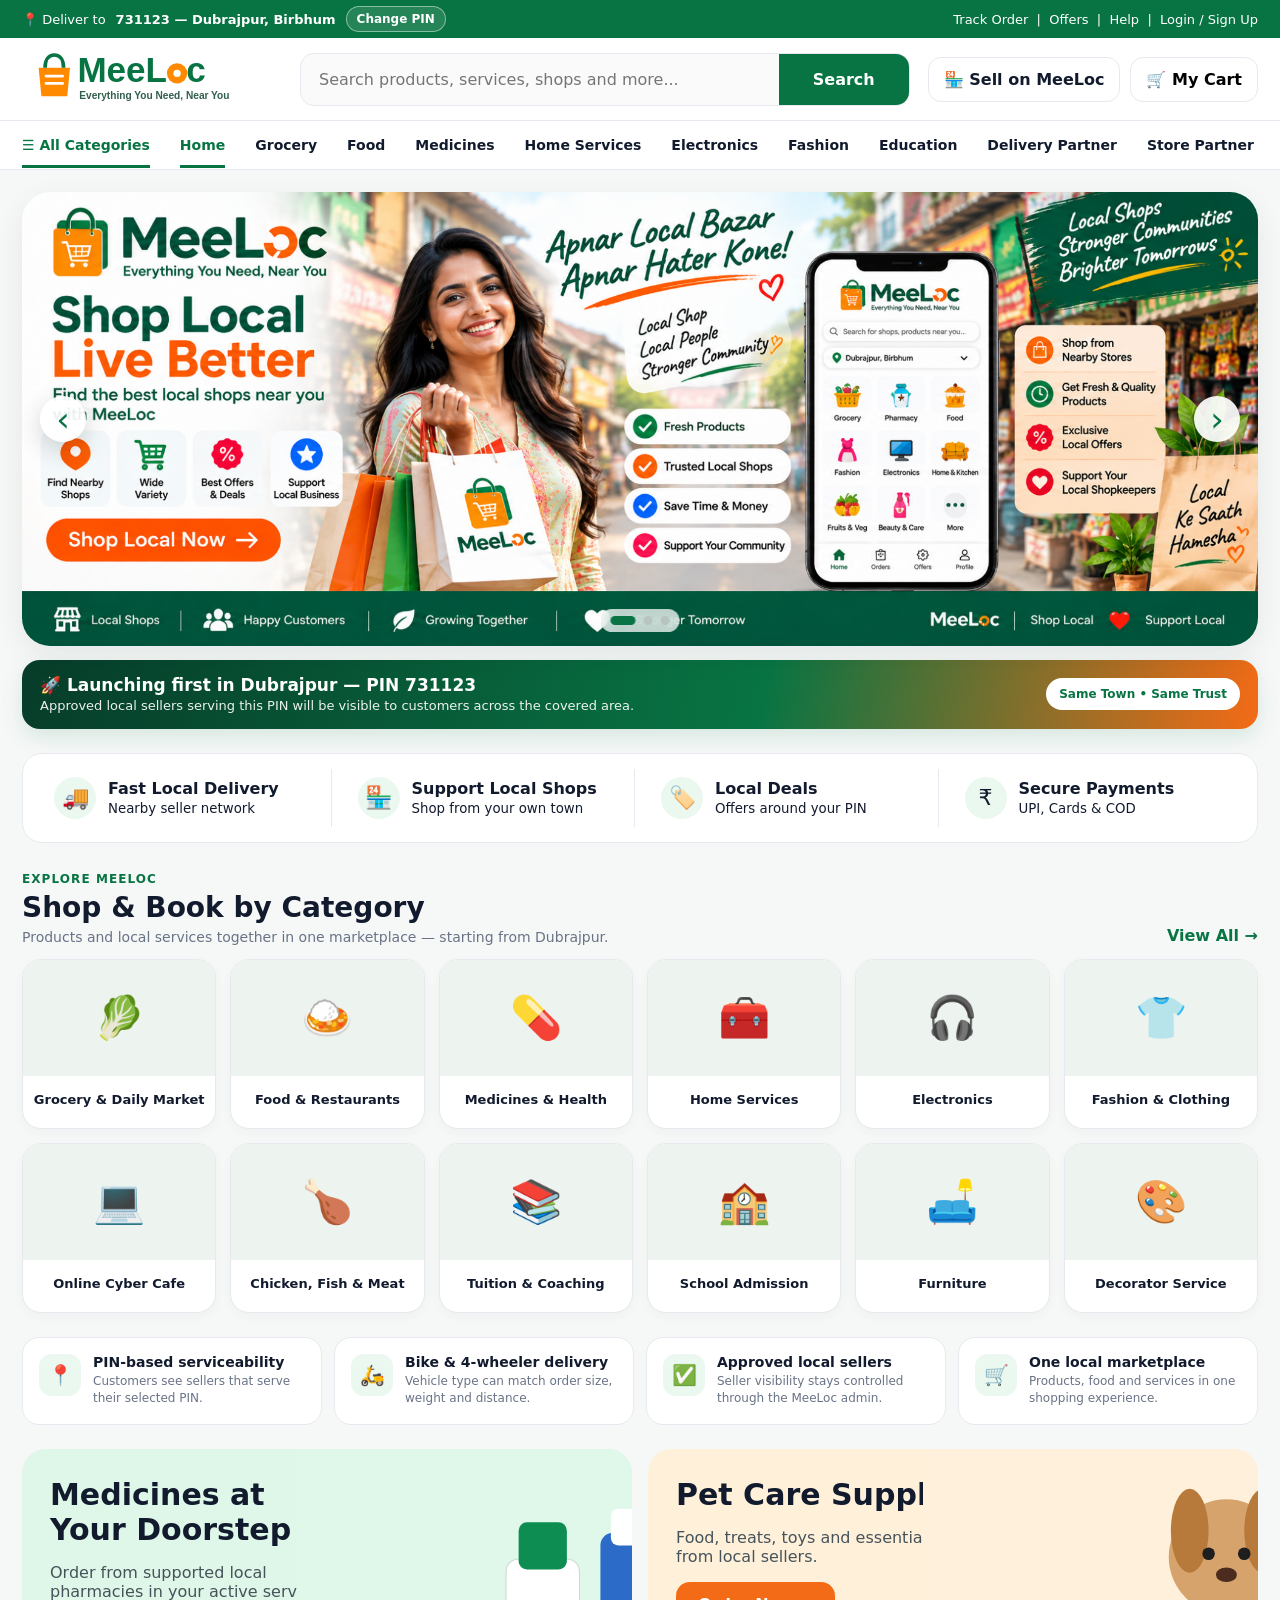
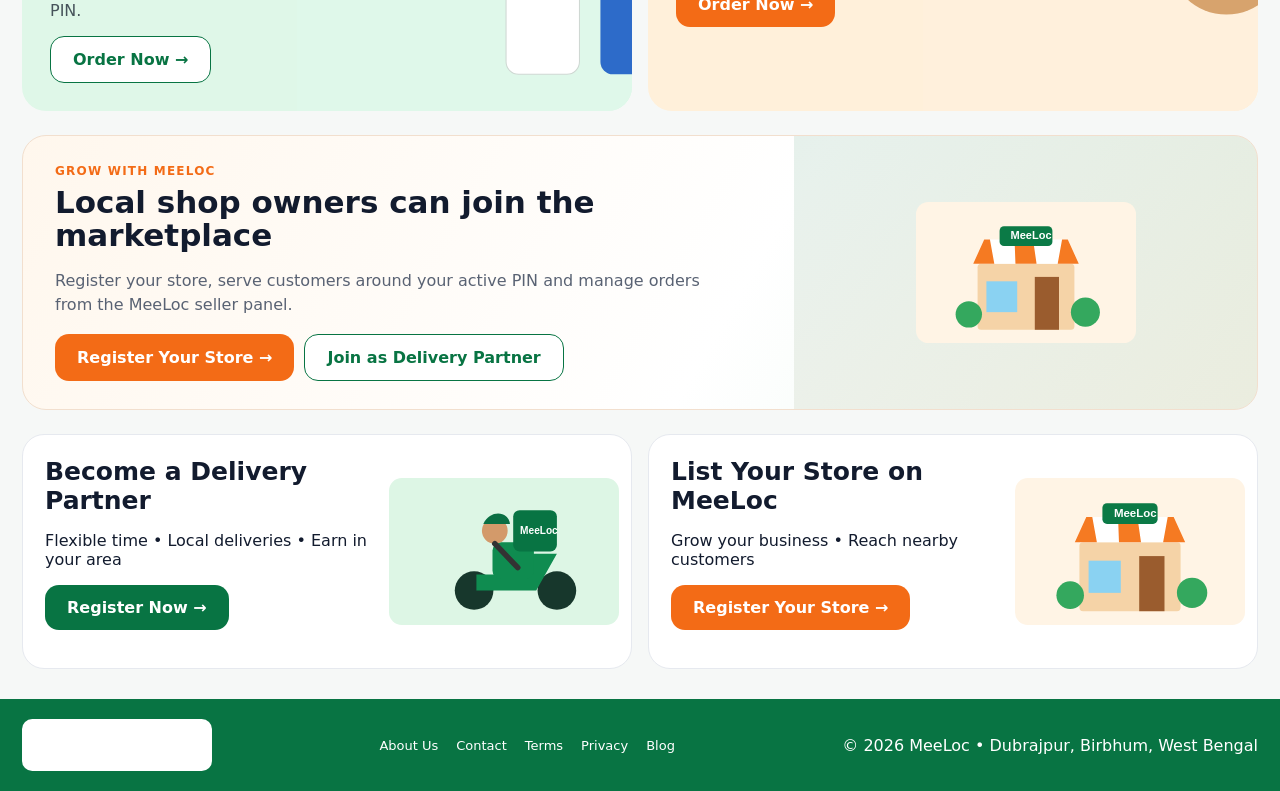
==== commit e7531371: "Refresh MeeLoc homepage for Dubrajpur launch" ====
--- a/index.html
+++ b/index.html
@@ -1,68 +1,61 @@
-<!doctype html><html><head><meta charset="utf-8"><meta name="viewport" content="width=device-width,initial-scale=1"><title>MeeLoc — Local Store</title><link rel="stylesheet" href="styles.css"></head><body>
+<!doctype html><html><head><meta charset="utf-8"><meta name="viewport" content="width=device-width,initial-scale=1"><meta name="description" content="MeeLoc — your local marketplace for Dubrajpur. Shop groceries, food, medicines, electronics and local services from nearby sellers."><title>MeeLoc — Your Local Marketplace</title><link rel="stylesheet" href="styles.css"><link rel="stylesheet" href="home-upgrade.css"></head><body>
 
-<div class="topbar"><div class="container inner"><div>📍 Deliver to Dubrajpur, Birbhum 731123</div><div>Track Order &nbsp;|&nbsp; Offers &nbsp;|&nbsp; Help &nbsp;|&nbsp; Login / Sign Up</div></div></div>
+<div class="topbar"><div class="container inner"><div class="location-inline">📍 Deliver to <strong id="activePinLabel">731123 — Dubrajpur, Birbhum</strong><button class="pin-change" id="openPin" type="button">Change PIN</button></div><div>Track Order &nbsp;|&nbsp; Offers &nbsp;|&nbsp; Help &nbsp;|&nbsp; Login / Sign Up</div></div></div>
 <header class="header">
   <div class="container headrow">
-    <a class="logo" href="index.html"><img src="assets/logo.svg" alt="MeeLoc"></a>
-    <div class="searchbar"><input id="searchInput" placeholder="Search for products, medicines, groceries and more..."><button data-toast="Search demo only for now">Search</button></div>
-    <div class="actions"><a class="actionpill" href="seller-register.html">Sell on MeeLoc</a><button class="actionpill" data-toast="Cart demo — checkout comes in next phase">🛒 My Cart</button></div>
+    <a class="logo" href="index.html"><img src="assets/logo.svg" alt="MeeLoc — Your Local Marketplace"></a>
+    <div class="searchbar"><input id="searchInput" placeholder="Search products, services, shops and more..."><button data-toast="Search demo is ready — live catalogue connects with backend in the next phase">Search</button></div>
+    <div class="actions"><a class="actionpill" href="seller-register.html">🏪 Sell on MeeLoc</a><button class="actionpill" data-toast="Cart demo — checkout will connect with live products in backend phase">🛒 My Cart</button></div>
   </div>
 </header>
 <nav class="nav"><div class="container inner">
-<a href="index.html" class="active">☰ All Categories</a>
-<a href="index.html" class="active">Home</a>
-<a href="index.html#categories">Groceries</a><a href="index.html#categories">Pharmacy</a><a href="index.html#categories">Pet Care</a>
-<a href="index.html#categories">Beauty</a><a href="index.html#categories">Electronics</a><a href="index.html#categories">Home & Kitchen</a>
-<a href="delivery-register.html">Delivery Partner</a><a href="seller-register.html">Store Partner</a>
+<a href="#categories" class="active">☰ All Categories</a><a href="index.html" class="active">Home</a><a href="#categories">Grocery</a><a href="#categories">Food</a><a href="#categories">Medicines</a><a href="#categories">Home Services</a><a href="#categories">Electronics</a><a href="#categories">Fashion</a><a href="#categories">Education</a><a href="delivery-register.html">Delivery Partner</a><a href="seller-register.html">Store Partner</a>
 </div></nav>
 
 <main class="container">
-<section class="hero-slider" aria-label="MeeLoc highlights">
+<section class="hero-slider" aria-label="MeeLoc highlights" tabindex="0">
   <div class="slider-track">
-    <a class="slide active" href="#categories" aria-label="Shop local with MeeLoc">
-      <img src="assets/slider-shop-local.png" alt="Shop Local, Live Better with MeeLoc">
-    </a>
-    <a class="slide" href="seller-register.html" aria-label="Register your store on MeeLoc">
-      <img src="assets/slider-seller.png" alt="Join MeeLoc as a Seller">
-    </a>
-    <a class="slide" href="delivery-register.html" aria-label="Join MeeLoc as a delivery partner">
-      <img src="assets/slider-delivery.png" alt="Join MeeLoc as a Delivery Partner">
-    </a>
+    <a class="slide active" href="#categories" aria-label="Shop local with MeeLoc"><img src="assets/slider-shop-local.png" alt="Shop Local, Live Better with MeeLoc"></a>
+    <a class="slide" href="seller-register.html" aria-label="Register your store on MeeLoc"><img src="assets/slider-seller.png" alt="Join MeeLoc as a Seller"></a>
+    <a class="slide" href="delivery-register.html" aria-label="Join MeeLoc as a delivery partner"><img src="assets/slider-delivery.png" alt="Join MeeLoc as a Delivery Partner"></a>
   </div>
-  <button class="slider-arrow prev" type="button" aria-label="Previous slide">‹</button>
-  <button class="slider-arrow next" type="button" aria-label="Next slide">›</button>
-  <div class="slider-dots" role="tablist" aria-label="Choose slide">
-    <button class="dot active" type="button" aria-label="Slide 1" aria-selected="true"></button>
-    <button class="dot" type="button" aria-label="Slide 2" aria-selected="false"></button>
-    <button class="dot" type="button" aria-label="Slide 3" aria-selected="false"></button>
+  <button class="slider-arrow prev" type="button" aria-label="Previous slide">‹</button><button class="slider-arrow next" type="button" aria-label="Next slide">›</button>
+  <div class="slider-dots" role="tablist" aria-label="Choose slide"><button class="dot active" type="button" aria-label="Slide 1" aria-selected="true"></button><button class="dot" type="button" aria-label="Slide 2" aria-selected="false"></button><button class="dot" type="button" aria-label="Slide 3" aria-selected="false"></button></div>
+</section>
+
+<div class="launch-strip"><div><b>🚀 Launching first in Dubrajpur — PIN 731123</b><br><span>Approved local sellers serving this PIN will be visible to customers across the covered area.</span></div><div class="launch-badge">Same Town • Same Trust</div></div>
+
+<div class="benefits"><div class="benefit"><div class="bicon">🚚</div><div><b>Fast Local Delivery</b><br><small>Nearby seller network</small></div></div><div class="benefit"><div class="bicon">🏪</div><div><b>Support Local Shops</b><br><small>Shop from your own town</small></div></div><div class="benefit"><div class="bicon">🏷️</div><div><b>Local Deals</b><br><small>Offers around your PIN</small></div></div><div class="benefit"><div class="bicon">₹</div><div><b>Secure Payments</b><br><small>UPI, Cards & COD</small></div></div></div>
+
+<section id="categories" class="section">
+  <div class="section-head rich"><div><div class="category-kicker">Explore MeeLoc</div><h2>Shop & Book by Category</h2><p class="section-copy">Products and local services together in one marketplace — starting from Dubrajpur.</p></div><a href="#categories">View All →</a></div>
+  <div class="categories market-categories">
+    <div class="cat" data-cat="Grocery"><div class="pic">🥬</div><span>Grocery & Daily Market</span></div>
+    <div class="cat" data-cat="Food"><div class="pic">🍛</div><span>Food & Restaurants</span></div>
+    <div class="cat" data-cat="Medicines"><div class="pic">💊</div><span>Medicines & Health</span></div>
+    <div class="cat" data-cat="Home Service"><div class="pic">🧰</div><span>Home Services</span></div>
+    <div class="cat" data-cat="Electronics"><div class="pic">🎧</div><span>Electronics</span></div>
+    <div class="cat" data-cat="Fashion"><div class="pic">👕</div><span>Fashion & Clothing</span></div>
+    <div class="cat" data-cat="Cyber Cafe"><div class="pic">💻</div><span>Online Cyber Cafe</span></div>
+    <div class="cat" data-cat="Chicken Shop"><div class="pic">🍗</div><span>Chicken, Fish & Meat</span></div>
+    <div class="cat" data-cat="Tuition"><div class="pic">📚</div><span>Tuition & Coaching</span></div>
+    <div class="cat" data-cat="School Admission"><div class="pic">🏫</div><span>School Admission</span></div>
+    <div class="cat" data-cat="Furniture"><div class="pic">🛋️</div><span>Furniture</span></div>
+    <div class="cat" data-cat="Decorator"><div class="pic">🎨</div><span>Decorator Service</span></div>
   </div>
 </section>
-<div class="benefits">
-  <div class="benefit"><div class="bicon">🚚</div><div><b>Fast Delivery</b><br><small>in 30 minutes</small></div></div>
-  <div class="benefit"><div class="bicon">🛡️</div><div><b>100% Quality</b><br><small>Products</small></div></div>
-  <div class="benefit"><div class="bicon">🏷️</div><div><b>Best Prices</b><br><small>Everyday</small></div></div>
-  <div class="benefit"><div class="bicon">₹</div><div><b>Secure Payments</b><br><small>UPI, Cards & COD</small></div></div>
-</div>
 
-<section id="categories" class="section">
-  <div class="section-head"><h2>Shop by Category</h2><a href="#">View All →</a></div>
-  <div class="categories"><div class="cat"><div class="pic">🥬</div><span>Groceries</span></div><div class="cat"><div class="pic">💊</div><span>Pharmacy</span></div><div class="cat"><div class="pic">🐶</div><span>Pet Care</span></div><div class="cat"><div class="pic">🍎</div><span>Fruits & Vegetables</span></div><div class="cat"><div class="pic">🥛</div><span>Dairy, Bread & Eggs</span></div><div class="cat"><div class="pic">🍪</div><span>Snacks & Munchies</span></div><div class="cat"><div class="pic">🧴</div><span>Beauty & Personal Care</span></div><div class="cat"><div class="pic">🍳</div><span>Home & Kitchen</span></div><div class="cat"><div class="pic">🎧</div><span>Electronics</span></div><div class="cat"><div class="pic">🍼</div><span>Baby Care</span></div><div class="cat"><div class="pic">👕</div><span>Fashion</span></div><div class="cat"><div class="pic">☕</div><span>Tea, Coffee & Beverages</span></div></div>
-</section>
+<div class="local-info"><div class="local-card"><div class="local-icon">📍</div><div><b>PIN-based serviceability</b><span>Customers see sellers that serve their selected PIN.</span></div></div><div class="local-card"><div class="local-icon">🛵</div><div><b>Bike & 4-wheeler delivery</b><span>Vehicle type can match order size, weight and distance.</span></div></div><div class="local-card"><div class="local-icon">✅</div><div><b>Approved local sellers</b><span>Seller visibility stays controlled through the MeeLoc admin.</span></div></div><div class="local-card"><div class="local-icon">🛒</div><div><b>One local marketplace</b><span>Products, food and services in one shopping experience.</span></div></div></div>
 
-<section class="section promos">
-  <div class="promo green"><h3>Medicines at<br>Your Doorstep</h3><p>Stay healthy, stay safe. Local pharmacy support with easy ordering.</p><button class="btn outline" data-toast="Medicine category demo">Order Now →</button><img src="assets/medicine.svg" alt=""></div>
-  <div class="promo orange"><h3>Pet Care Supplies</h3><p>Food, treats, toys and essentials for your furry friends.</p><button class="btn orange" data-toast="Pet care category demo">Order Now →</button><img src="assets/pet.svg" alt=""></div>
-</section>
+<section class="section promos"><div class="promo green"><h3>Medicines at<br>Your Doorstep</h3><p>Order from supported local pharmacies in your active service PIN.</p><button class="btn outline" data-toast="Medicine category demo">Order Now →</button><img src="assets/medicine.svg" alt="Medicine delivery"></div><div class="promo orange"><h3>Pet Care Supplies</h3><p>Food, treats, toys and essentials from local sellers.</p><button class="btn orange" data-toast="Pet care category demo">Order Now →</button><img src="assets/pet.svg" alt="Pet care"></div></section>
 
-<section class="section join-grid">
-  <div class="join"><div><h3>Become a Delivery Partner</h3><p>Flexible time • Good earnings • Local deliveries</p><p><a class="btn green" href="delivery-register.html">Register Now →</a></p></div><img src="assets/rider.svg" alt=""></div>
-  <div class="join"><div><h3>List Your Store on MeeLoc</h3><p>Grow your business • Reach more customers</p><p><a class="btn orange" href="seller-register.html">Register Your Store →</a></p></div><img src="assets/store.svg" alt=""></div>
-</section>
+<section class="seller-callout"><div class="copy"><div class="eyebrow-mini">Grow with MeeLoc</div><h3>Local shop owners can join the marketplace</h3><p>Register your store, serve customers around your active PIN and manage orders from the MeeLoc seller panel.</p><div class="seller-actions"><a class="btn orange" href="seller-register.html">Register Your Store →</a><a class="btn outline" href="delivery-register.html">Join as Delivery Partner</a></div></div><div class="art"><img src="assets/store.svg" alt="Local store on MeeLoc"></div></section>
+
+<section class="section join-grid"><div class="join"><div><h3>Become a Delivery Partner</h3><p>Flexible time • Local deliveries • Earn in your area</p><p><a class="btn green" href="delivery-register.html">Register Now →</a></p></div><img src="assets/rider.svg" alt="MeeLoc delivery partner"></div><div class="join"><div><h3>List Your Store on MeeLoc</h3><p>Grow your business • Reach nearby customers</p><p><a class="btn orange" href="seller-register.html">Register Your Store →</a></p></div><img src="assets/store.svg" alt="MeeLoc seller"></div></section>
 </main>
 
-<footer class="footer"><div class="container inner">
-  <img src="assets/logo.svg" alt="MeeLoc">
-  <div class="footer-links"><a href="#">About Us</a><a href="#">Contact</a><a href="#">Terms</a><a href="#">Privacy</a><a href="#">Blog</a></div>
-  <div>© 2026 MeeLoc</div>
-</div></footer><div id="toast" class="toast"></div><script src="script.js"></script>
+<footer class="footer"><div class="container inner"><img src="assets/logo.svg" alt="MeeLoc"><div class="footer-links"><a href="#">About Us</a><a href="#">Contact</a><a href="#">Terms</a><a href="#">Privacy</a><a href="#">Blog</a></div><div>© 2026 MeeLoc • Dubrajpur, Birbhum, West Bengal</div></div></footer>
+
+<div class="pin-panel" id="pinPanel" aria-hidden="true"><div class="pin-card"><h3>Choose your delivery PIN</h3><p>MeeLoc is starting from Dubrajpur. Enter your PIN to check service availability.</p><div class="pin-row"><input id="pinInput" inputmode="numeric" maxlength="6" placeholder="Enter 6-digit PIN"><button id="checkPin" type="button">Check</button></div><div class="pin-result" id="pinResult"></div><button class="pin-close" id="closePin" type="button">Close</button></div></div>
+<div id="toast" class="toast"></div><script src="script.js"></script>
 </body></html>
--- a/home-upgrade.css
+++ b/home-upgrade.css
@@ -0,0 +1,8 @@
+/* MeeLoc homepage upgrade — local marketplace storefront */
+.location-inline{display:flex;align-items:center;gap:10px;flex-wrap:wrap}.pin-change{border:1px solid rgba(255,255,255,.45);background:rgba(255,255,255,.12);color:#fff;border-radius:999px;padding:5px 10px;font-size:12px;font-weight:800;cursor:pointer}.pin-panel{display:none;position:fixed;inset:0;background:rgba(15,23,42,.56);z-index:100;align-items:center;justify-content:center;padding:20px}.pin-panel.show{display:flex}.pin-card{width:min(440px,100%);background:#fff;color:#121b2e;border-radius:22px;padding:24px;box-shadow:0 24px 70px rgba(0,0,0,.25)}.pin-card h3{margin:0 0 7px;font-size:25px}.pin-card p{margin:0 0 16px;color:#697386;line-height:1.5}.pin-row{display:flex;gap:10px}.pin-row input{flex:1;min-width:0;border:1px solid #d9dde5;border-radius:12px;padding:13px 14px;outline:none}.pin-row button{border:0;border-radius:12px;padding:0 18px;background:#087443;color:white;font-weight:900;cursor:pointer}.pin-result{margin-top:12px;font-size:13px;font-weight:800;min-height:20px}.pin-result.ok{color:#087443}.pin-result.no{color:#c2410c}.pin-close{margin-top:12px;width:100%;border:0;background:#eef2f7;border-radius:12px;padding:11px;font-weight:800;cursor:pointer}
+.launch-strip{margin:10px 0 24px;background:linear-gradient(100deg,#073d2a,#087443 60%,#f36b16);border-radius:18px;color:#fff;padding:15px 18px;display:flex;align-items:center;justify-content:space-between;gap:14px;box-shadow:0 8px 22px rgba(8,116,67,.13)}.launch-strip b{font-size:17px}.launch-strip span{font-size:13px;opacity:.92}.launch-badge{white-space:nowrap;background:#fff;color:#087443;border-radius:999px;padding:9px 13px;font-weight:900;font-size:12px}
+.categories.market-categories{grid-template-columns:repeat(6,1fr);gap:14px}.market-categories .cat{padding:0;overflow:hidden;transition:transform .18s ease,box-shadow .18s ease;border-radius:19px;cursor:pointer}.market-categories .cat:hover{transform:translateY(-3px);box-shadow:0 12px 30px rgba(17,24,39,.09)}.market-categories .pic{height:116px;border-radius:0;background:#edf3ef;overflow:hidden}.market-categories .pic img{width:100%;height:100%;object-fit:cover;display:block;transition:transform .3s ease}.market-categories .cat:hover .pic img{transform:scale(1.04)}.market-categories .cat span{padding:0 10px 13px;margin-top:10px;font-size:13px;min-height:42px;display:flex;align-items:center;justify-content:center}.category-kicker{display:inline-flex;align-items:center;gap:8px;color:#087443;font-size:12px;font-weight:900;text-transform:uppercase;letter-spacing:.09em;margin-bottom:5px}.section-copy{color:#697386;margin:5px 0 0;font-size:14px}.section-head.rich{align-items:flex-end}.section-head.rich>div:first-child{max-width:760px}
+.local-info{display:grid;grid-template-columns:repeat(4,1fr);gap:12px;margin:24px 0}.local-card{background:#fff;border:1px solid #e6e9ef;border-radius:17px;padding:16px;display:flex;gap:12px;align-items:flex-start}.local-icon{width:42px;height:42px;flex:0 0 42px;border-radius:13px;background:#eaf8f0;display:grid;place-items:center;font-size:20px}.local-card b{display:block;font-size:14px;margin-bottom:3px}.local-card span{display:block;font-size:12px;color:#697386;line-height:1.45}
+.seller-callout{margin:24px 0;background:linear-gradient(120deg,#fff7ed,#fff 58%,#eaf8f0);border:1px solid #f2dfce;border-radius:24px;display:grid;grid-template-columns:1.25fr .75fr;align-items:center;overflow:hidden;min-height:200px}.seller-callout .copy{padding:28px 32px}.seller-callout .eyebrow-mini{color:#f36b16;font-size:12px;font-weight:900;letter-spacing:.1em;text-transform:uppercase}.seller-callout h3{font-size:31px;line-height:1.08;margin:8px 0}.seller-callout p{color:#596273;line-height:1.55;max-width:650px}.seller-actions{display:flex;gap:10px;flex-wrap:wrap;margin-top:14px}.seller-callout .art{height:100%;min-height:200px;background:linear-gradient(140deg,rgba(8,116,67,.1),rgba(243,107,22,.08));display:grid;place-items:center;padding:20px}.seller-callout .art img{width:220px;max-width:80%;height:170px;object-fit:contain}
+@media(max-width:1100px){.categories.market-categories{grid-template-columns:repeat(4,1fr)}.local-info{grid-template-columns:repeat(2,1fr)}}
+@media(max-width:720px){.topbar .inner{align-items:flex-start;padding-top:9px;padding-bottom:9px}.topbar .inner>div:last-child{display:none}.location-inline{gap:6px}.launch-strip{align-items:flex-start;flex-direction:column}.categories.market-categories{grid-template-columns:repeat(2,1fr);gap:10px}.market-categories .pic{height:108px}.market-categories .cat span{font-size:12px}.section-head.rich{align-items:flex-start;gap:10px}.local-info{grid-template-columns:1fr}.seller-callout{grid-template-columns:1fr}.seller-callout .copy{padding:23px 20px}.seller-callout h3{font-size:26px}.seller-callout .art{min-height:150px}.pin-row{flex-direction:column}.pin-row button{padding:12px 18px}}
